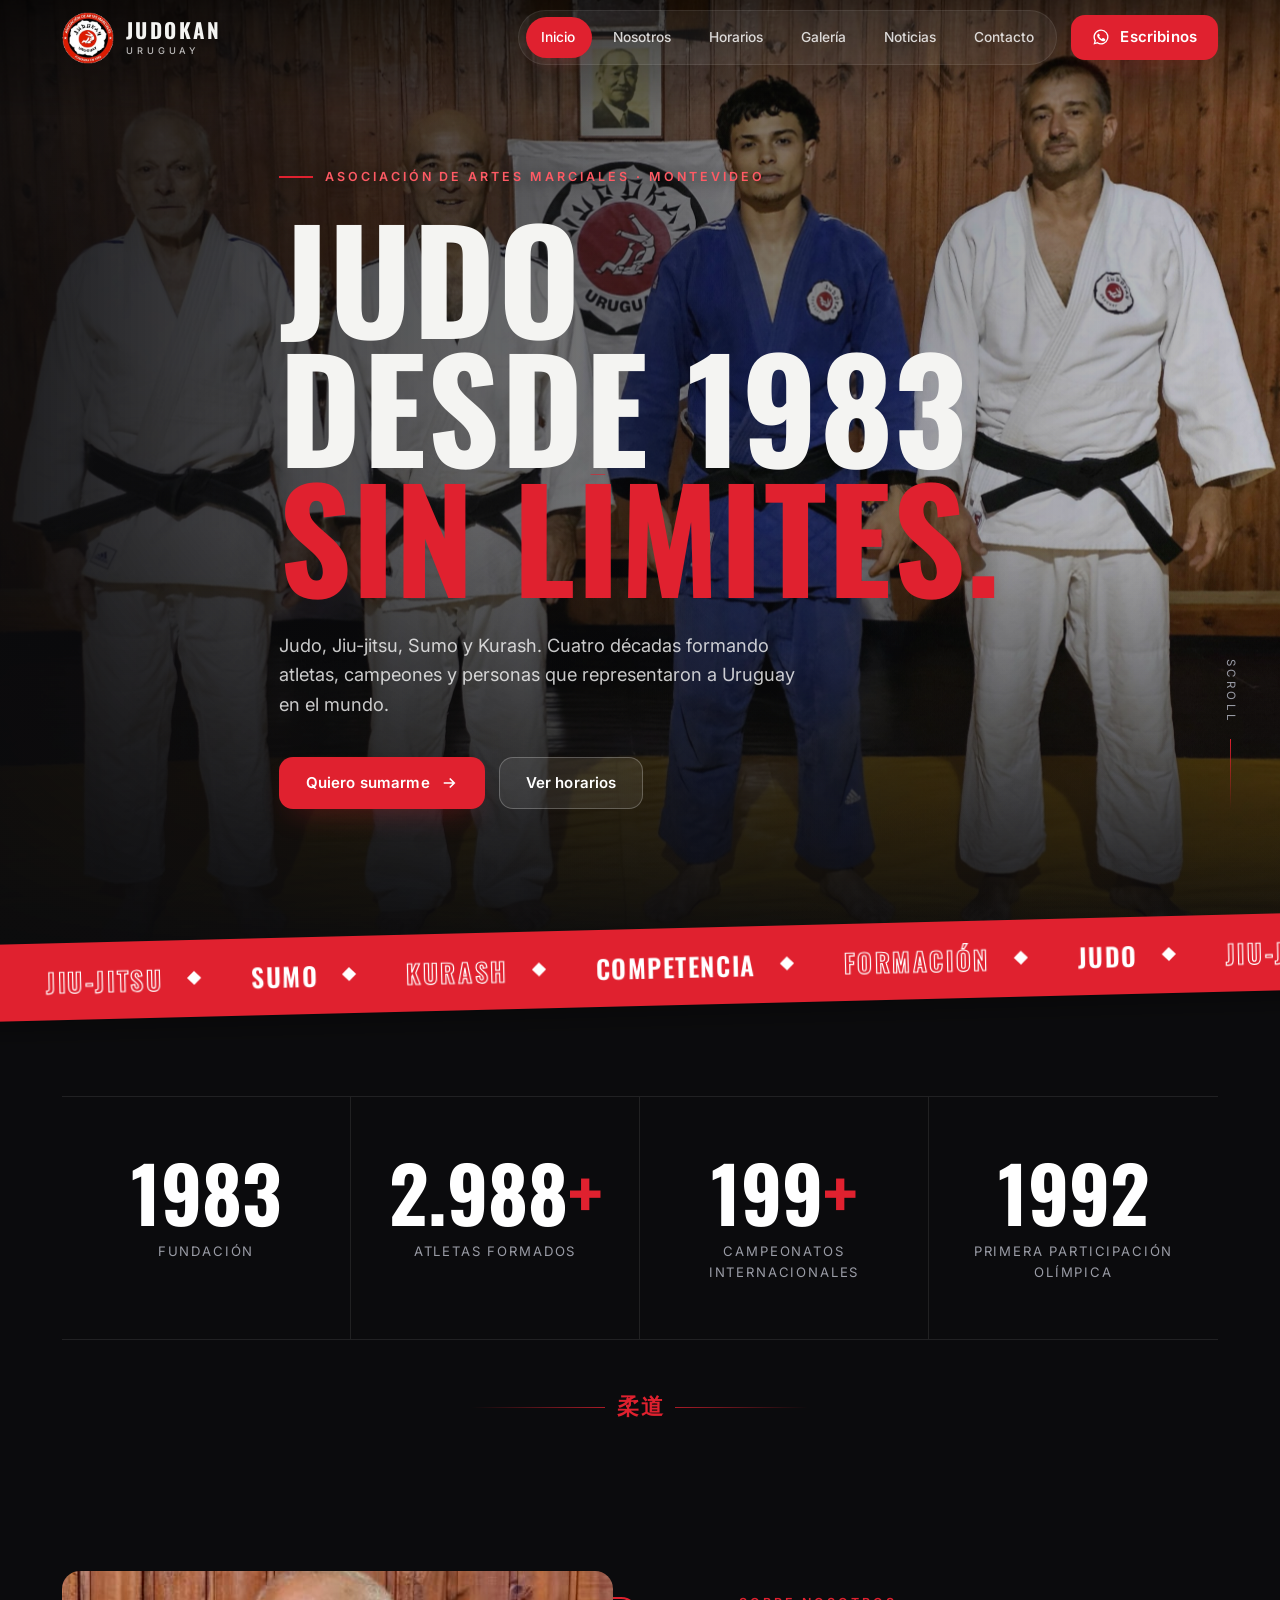
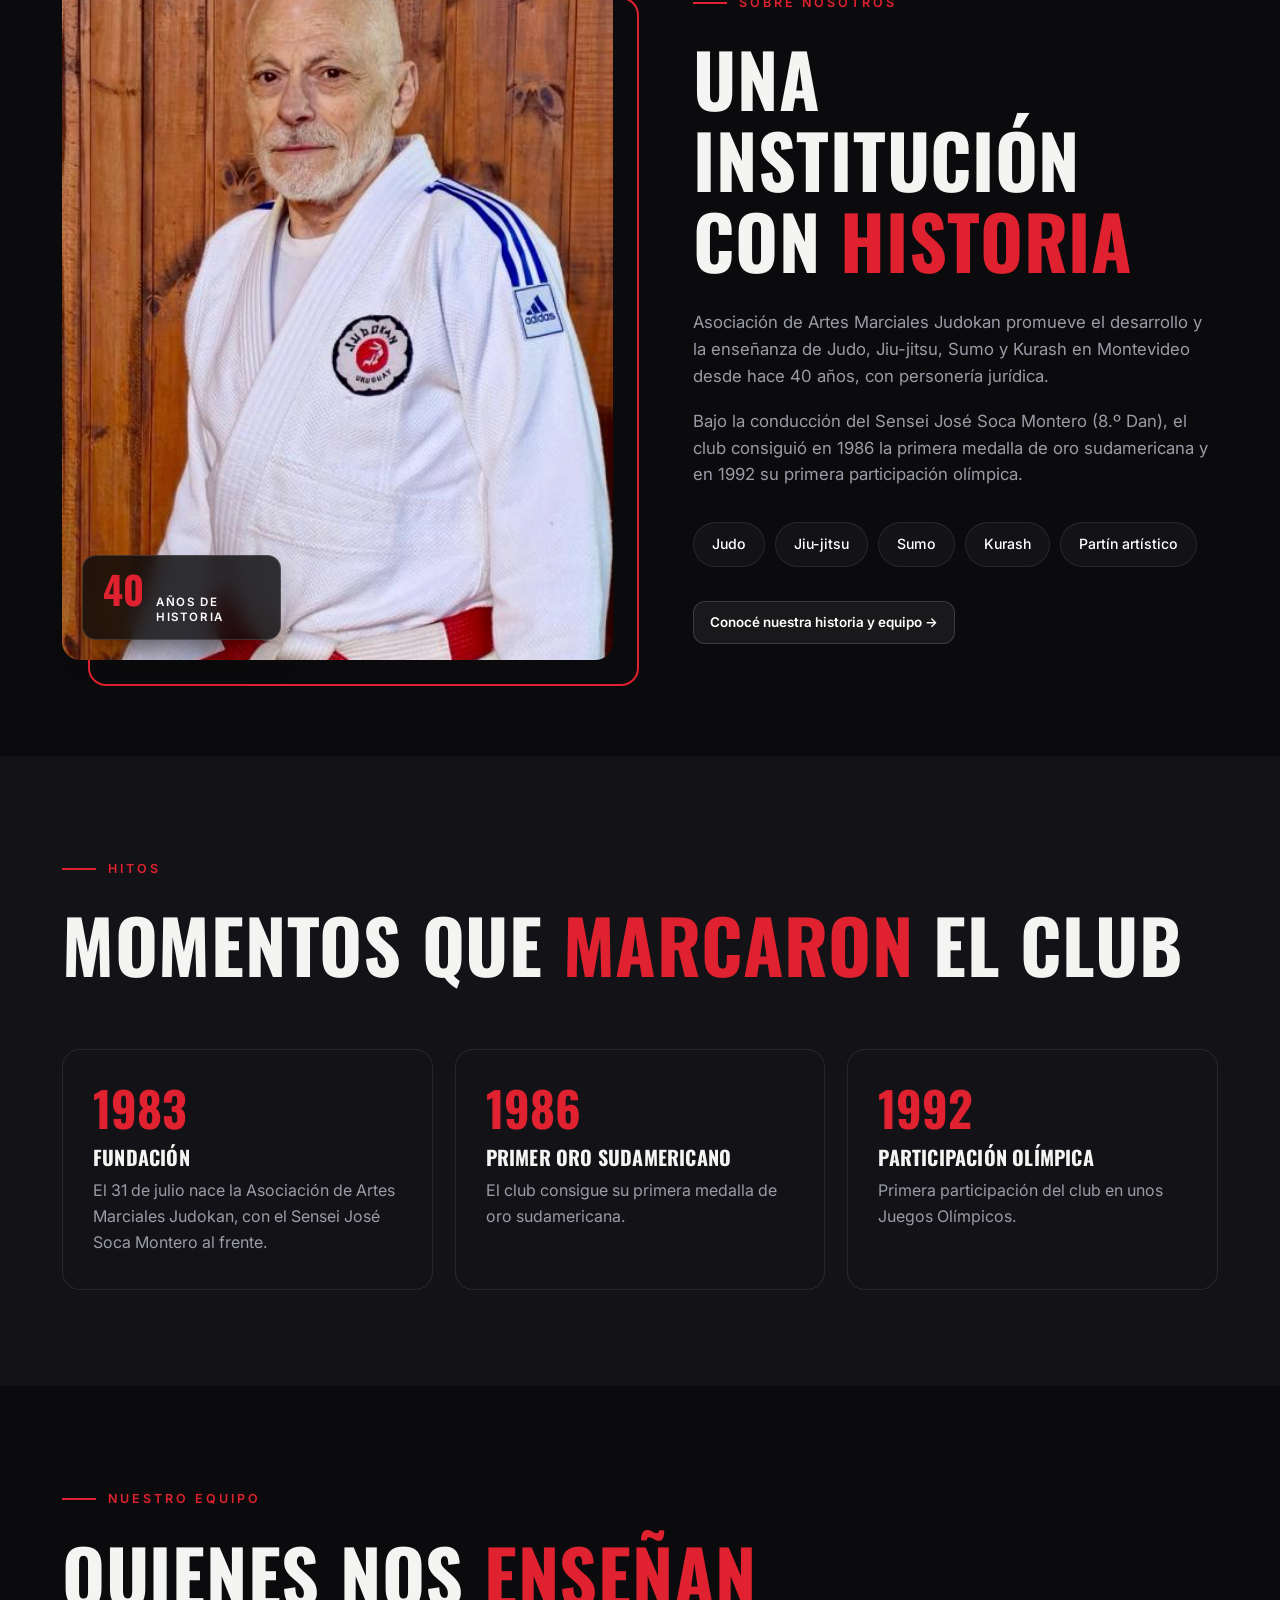
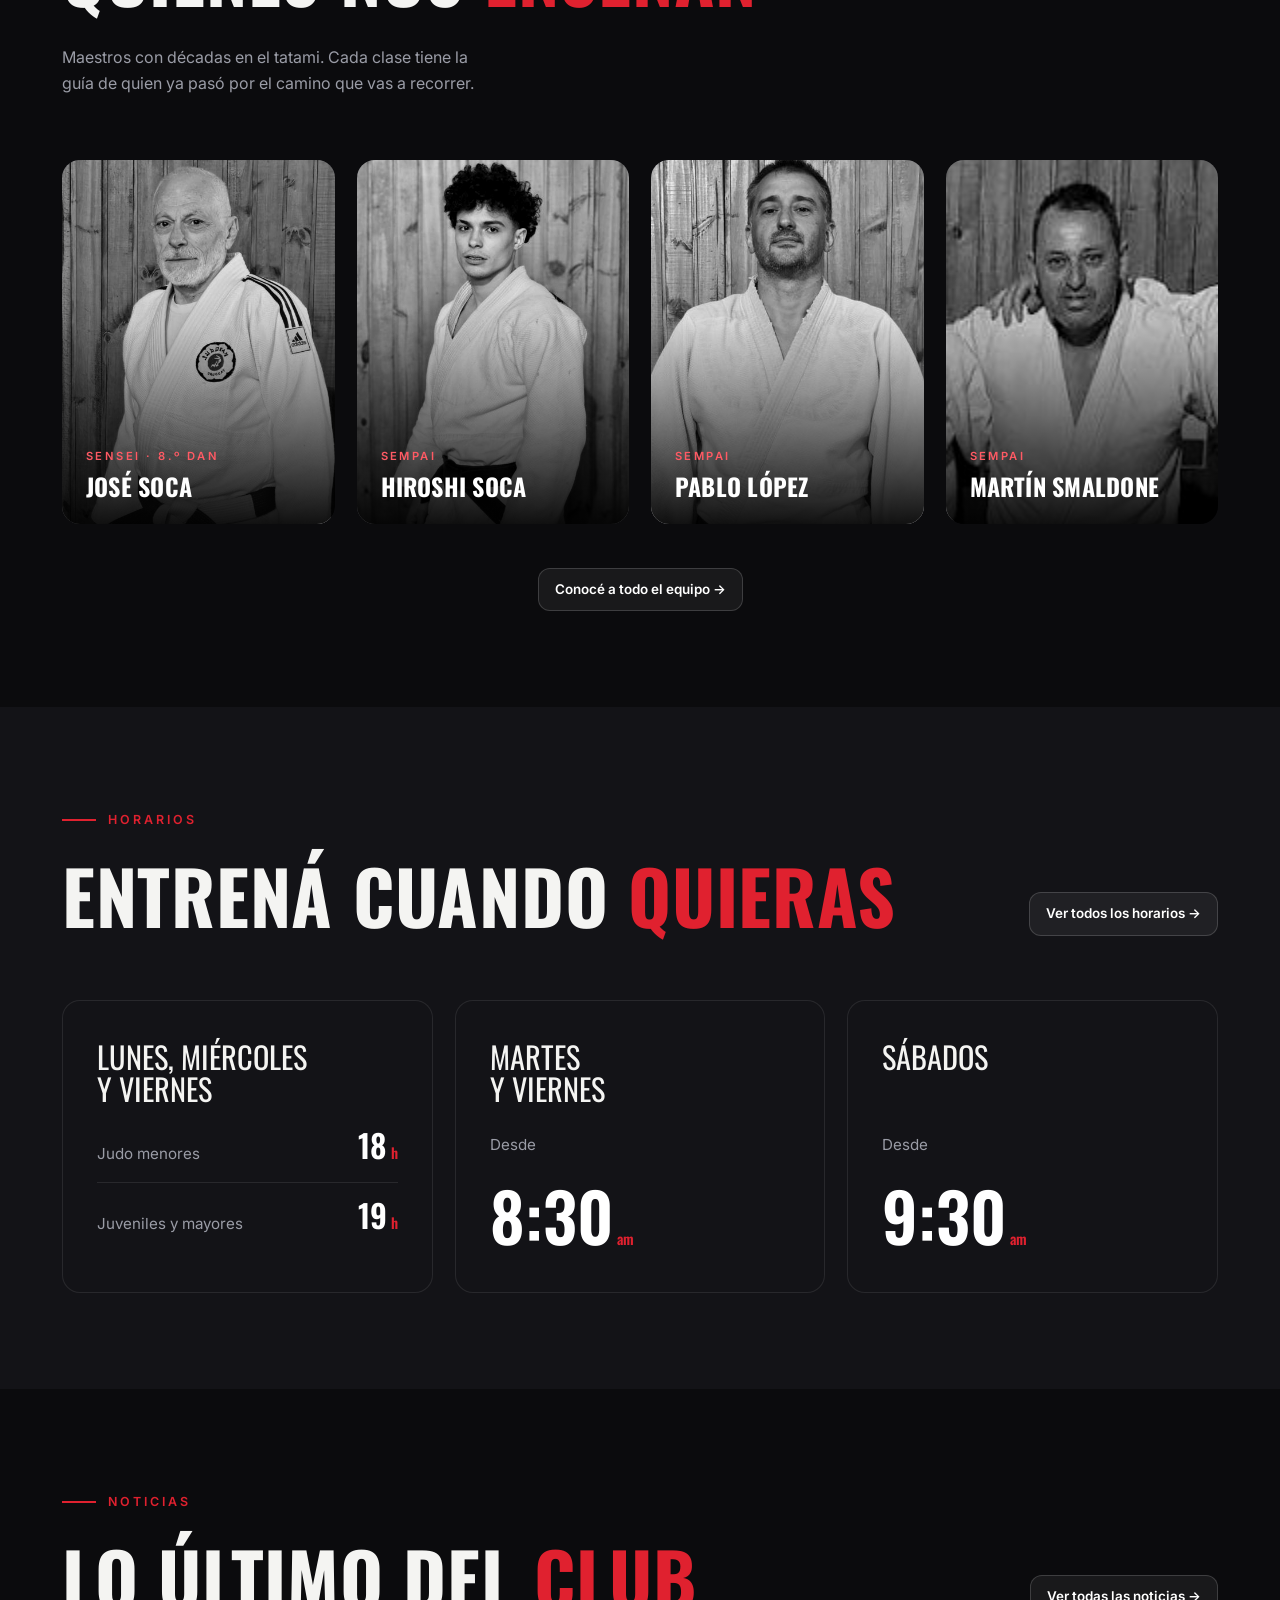
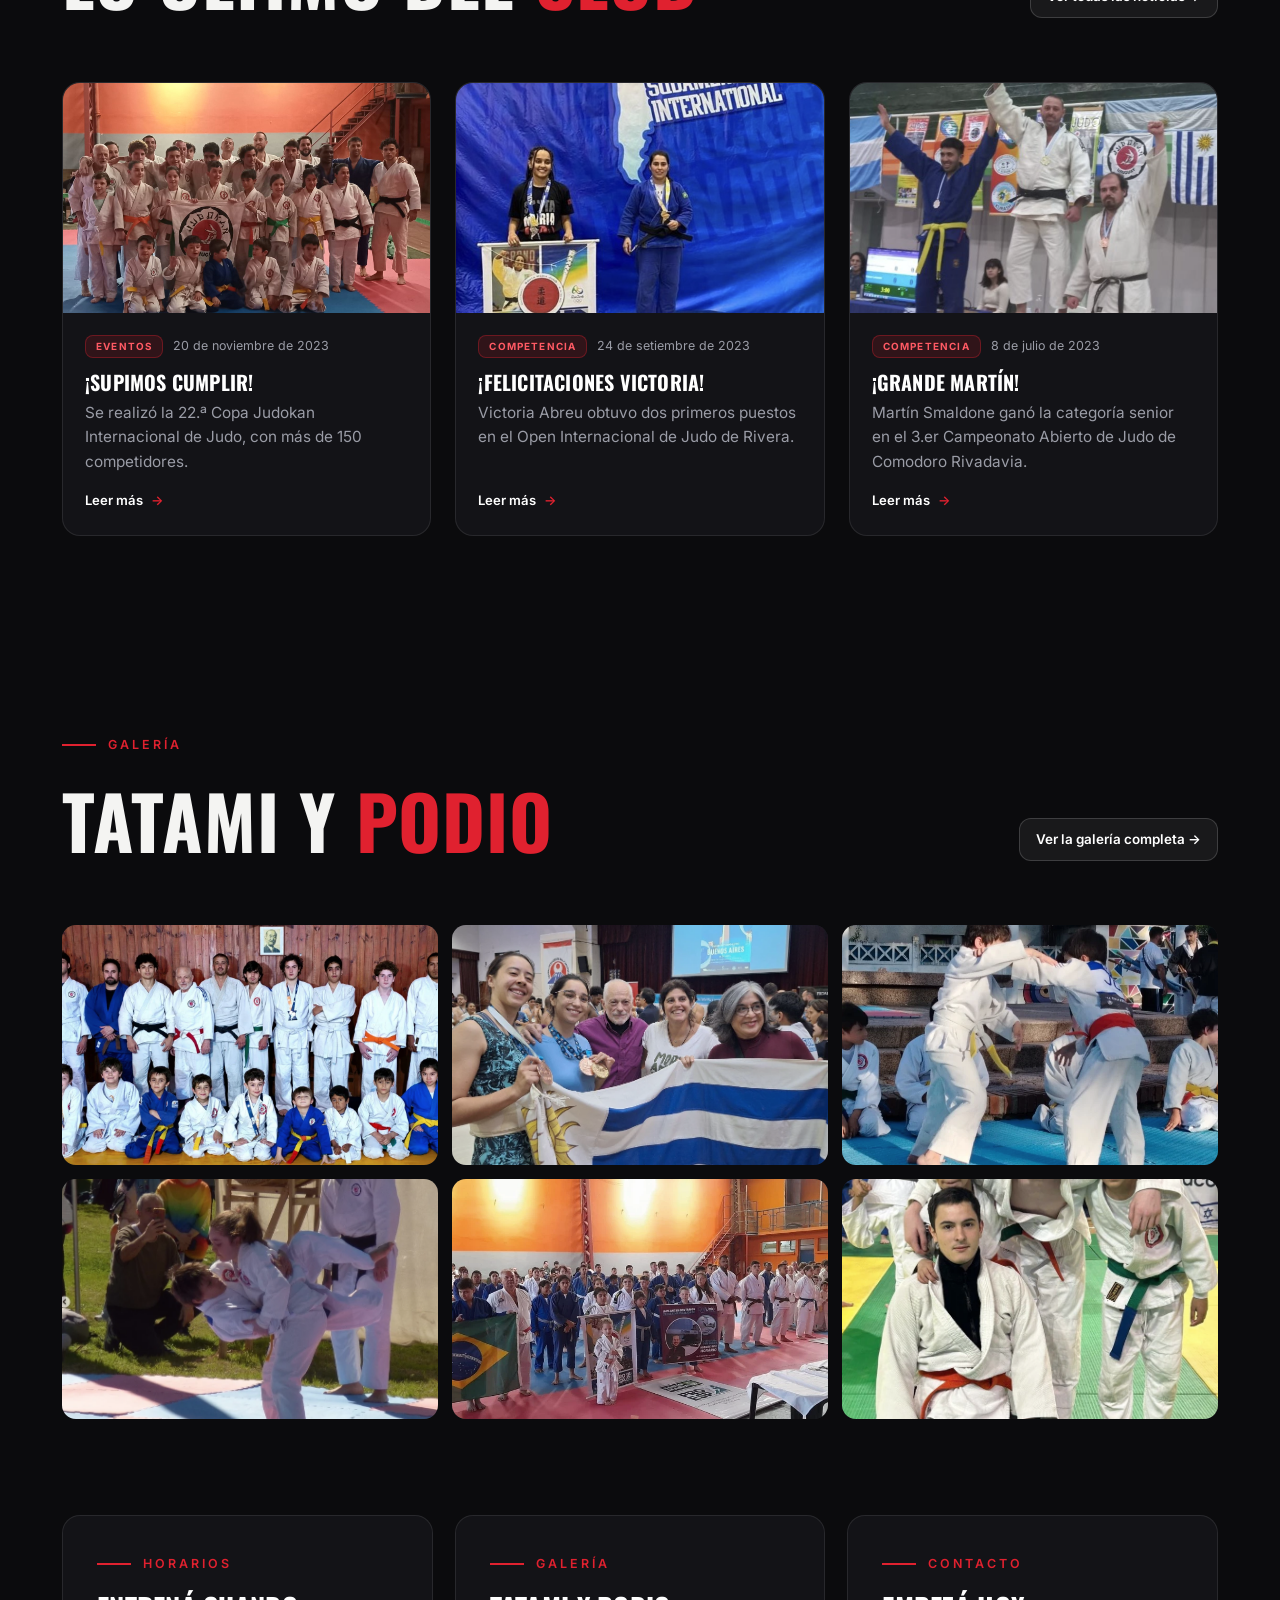
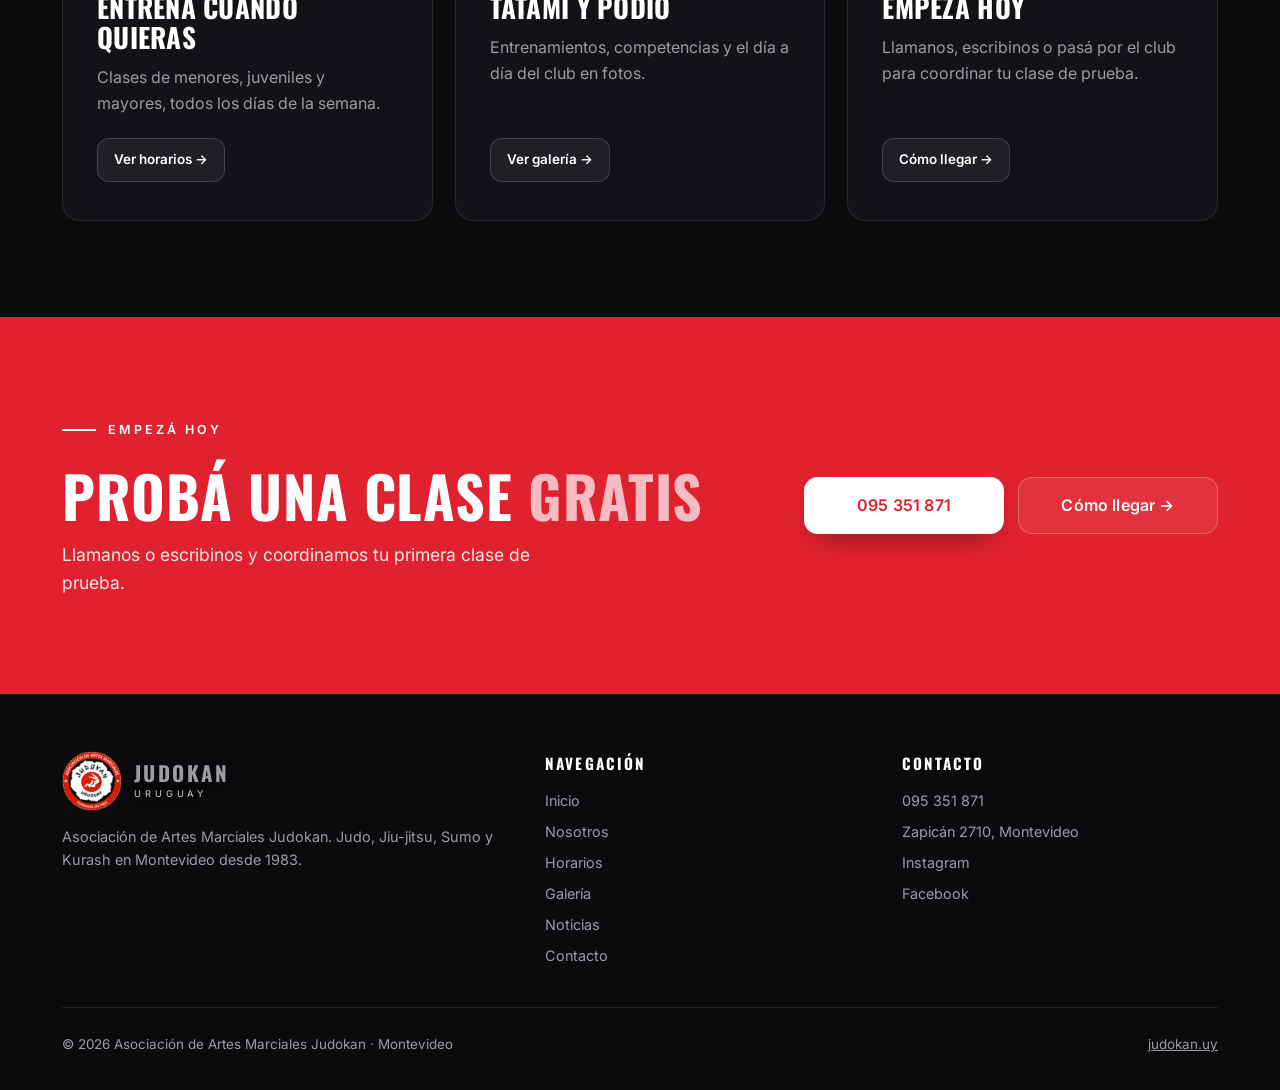
==== index.html @ 73a63644 "Menú móvil rehecho: fondo sólido, entrada escalonada y barra flotante oculta con el menú Co-Authored" ====
<!doctype html>
<html lang="es">
<head>
<meta charset="utf-8">
<meta name="viewport" content="width=device-width, initial-scale=1">
<title>Judokan Uruguay | Judo, Jiu-jitsu, Sumo y Kurash en Montevideo</title>
<meta name="description" content="Asociación de Artes Marciales Judokan, Montevideo. Judo, Jiu-jitsu, Sumo y Kurash desde 1983. Horarios, noticias y contacto.">
<link rel="icon" href="assets/logo.png">
<link rel="preconnect" href="https://fonts.googleapis.com">
<link rel="preconnect" href="https://fonts.gstatic.com" crossorigin>
<link href="https://fonts.googleapis.com/css2?family=Oswald:wght@500;600;700&family=Inter:wght@400;500;600;700&display=swap" rel="stylesheet">
<link rel="stylesheet" href="css/styles.css?v=30">
</head>
<body data-page="inicio">

<a class="skip" href="#main">Saltar al contenido</a>
<div id="site-header"></div>

<main id="main">
  <!-- HERO -->
  <div class="hero" id="inicio">
    <div class="hero-bg" aria-hidden="true"></div>
    <div class="wrap hero-content">
      <div class="eyebrow">Asociación de Artes Marciales · Montevideo</div>
      <h1>
        <span class="line"><span>Judo</span></span>
        <span class="line"><span>Desde 1983</span></span>
        <span class="line"><span>Sin límites.</span></span>
      </h1>
      <p class="hero-lead">Judo, Jiu-jitsu, Sumo y Kurash. Cuatro décadas formando atletas, campeones y personas que representaron a Uruguay en el mundo.</p>
      <div class="hero-actions">
        <a class="btn btn-red" href="contacto.html">Quiero sumarme
          <svg viewBox="0 0 24 24" fill="none" stroke="currentColor" stroke-width="2.2" aria-hidden="true"><path d="M5 12h14M13 6l6 6-6 6"/></svg></a>
        <a class="btn btn-line" href="horarios.html">Ver horarios</a>
      </div>
    </div>
    <div class="scroll-cue">Scroll</div>
  </div>

  <!-- BANDAS GIRATORIAS (infinitas: el contenido se repite 5 veces y se desplaza un quinto) -->
  <div class="marquee" aria-hidden="true">
    <div class="marquee-track">
      <span>Judo</span><span class="ol">Jiu-jitsu</span><span>Sumo</span><span class="ol">Kurash</span><span>Competencia</span><span class="ol">Formación</span>
      <span>Judo</span><span class="ol">Jiu-jitsu</span><span>Sumo</span><span class="ol">Kurash</span><span>Competencia</span><span class="ol">Formación</span>
      <span>Judo</span><span class="ol">Jiu-jitsu</span><span>Sumo</span><span class="ol">Kurash</span><span>Competencia</span><span class="ol">Formación</span>
      <span>Judo</span><span class="ol">Jiu-jitsu</span><span>Sumo</span><span class="ol">Kurash</span><span>Competencia</span><span class="ol">Formación</span>
      <span>Judo</span><span class="ol">Jiu-jitsu</span><span>Sumo</span><span class="ol">Kurash</span><span>Competencia</span><span class="ol">Formación</span>
    </div>
  </div>

  <!-- ESTADÍSTICAS -->
  <div class="wrap">
    <div class="stats">
      <div class="stat reveal" style="--d:0s"><b>1983</b><span>Fundación</span></div>
      <div class="stat reveal" style="--d:.1s"><b><span data-count="3000">3000</span><em>+</em></b><span>Atletas formados</span></div>
      <div class="stat reveal" style="--d:.2s"><b><span data-count="200">200</span><em>+</em></b><span>Campeonatos internacionales</span></div>
      <div class="stat reveal" style="--d:.3s"><b>1992</b><span>Primera participación olímpica</span></div>
    </div>
  </div>

  <!-- DIVISOR -->
  <div class="divider-kanji" aria-hidden="true"><span>柔道</span></div>

  <!-- SOBRE NOSOTROS (resumen) -->
  <section>
    <div class="wrap about">
      <div class="about-media reveal-l">
        <div class="frame"></div>
        <img src="assets/jk_2.jpeg" alt="Sensei José Soca, fundador de Judokan">
        <div class="badge"><b>40</b><span>Años de historia</span></div>
      </div>
      <div>
        <div class="eyebrow reveal">Sobre nosotros</div>
        <h2 class="reveal">Una institución con <span class="accent">historia</span></h2>
        <p class="reveal" style="--d:.1s">Asociación de Artes Marciales Judokan promueve el desarrollo y la enseñanza de Judo, Jiu-jitsu, Sumo y Kurash en Montevideo desde hace 40 años, con personería jurídica.</p>
        <p class="reveal" style="--d:.2s">Bajo la conducción del Sensei José Soca Montero (8.º Dan), el club consiguió en 1986 la primera medalla de oro sudamericana y en 1992 su primera participación olímpica.</p>
        <div class="disciplines reveal" style="--d:.3s">
          <span>Judo</span><span>Jiu-jitsu</span><span>Sumo</span><span>Kurash</span><span>Partín artístico</span>
        </div>
        <a class="link-arrow reveal" style="--d:.4s;margin-top:34px" href="nosotros.html">Conocé nuestra historia y equipo →</a>
      </div>
    </div>
  </section>

  <!-- HITOS (resumen) -->
  <section class="team-sec">
    <div class="wrap">
      <div class="section-head">
        <div>
          <div class="eyebrow reveal">Hitos</div>
          <h2 class="reveal">Momentos que <span class="accent">marcaron</span> el club</h2>
        </div>
      </div>
      <div class="timeline">
        <article class="tl-item reveal" style="--d:0s">
          <div class="tl-year">1983</div>
          <h3>Fundación</h3>
          <p>El 31 de julio nace la Asociación de Artes Marciales Judokan, con el Sensei José Soca Montero al frente.</p>
        </article>
        <article class="tl-item reveal" style="--d:.1s">
          <div class="tl-year">1986</div>
          <h3>Primer oro sudamericano</h3>
          <p>El club consigue su primera medalla de oro sudamericana.</p>
        </article>
        <article class="tl-item reveal" style="--d:.2s">
          <div class="tl-year">1992</div>
          <h3>Participación olímpica</h3>
          <p>Primera participación del club en unos Juegos Olímpicos.</p>
        </article>
      </div>
    </div>
  </section>

  <!-- EQUIPO (resumen) -->
  <section>
    <div class="wrap">
      <div class="section-head">
        <div>
          <div class="eyebrow reveal">Nuestro equipo</div>
          <h2 class="reveal">Quienes nos <span class="accent">enseñan</span></h2>
        </div>
        <p class="reveal" style="--d:.1s">Maestros con décadas en el tatami. Cada clase tiene la guía de quien ya pasó por el camino que vas a recorrer.</p>
      </div>
      <div class="team">
        <article class="member reveal-s" style="--d:0s">
          <span class="bar"></span>
          <img src="assets/jk_2.jpeg" alt="Sensei José Soca" loading="lazy">
          <div class="info"><div class="role">Sensei · 8.º Dan</div><h3>José Soca</h3></div>
        </article>
        <article class="member reveal-s" style="--d:.1s">
          <span class="bar"></span>
          <img src="assets/jk_3.jpeg" alt="Sempai Hiroshi Soca" loading="lazy">
          <div class="info"><div class="role">Sempai</div><h3>Hiroshi Soca</h3></div>
        </article>
        <article class="member reveal-s" style="--d:.2s">
          <span class="bar"></span>
          <img src="assets/jk_4.jpeg" alt="Sempai Pablo López" loading="lazy">
          <div class="info"><div class="role">Sempai</div><h3>Pablo López</h3></div>
        </article>
        <article class="member reveal-s" style="--d:.3s">
          <span class="bar"></span>
          <img src="assets/jk_5.jpeg" alt="Sempai Martín Smaldone" loading="lazy">
          <div class="info"><div class="role">Sempai</div><h3>Martín Smaldone</h3></div>
        </article>
      </div>
      <div class="center-link reveal" style="margin-top:44px"><a class="link-arrow" href="nosotros.html">Conocé a todo el equipo →</a></div>
    </div>
  </section>

  <!-- HORARIOS (resumen) -->
  <section class="team-sec" id="horarios">
    <div class="wrap">
      <div class="section-head">
        <div>
          <div class="eyebrow reveal">Horarios</div>
          <h2 class="reveal">Entrená cuando <span class="accent">quieras</span></h2>
        </div>
        <a class="link-arrow reveal" style="--d:.1s" href="horarios.html">Ver todos los horarios →</a>
      </div>
      <div class="sched-grid">
        <div class="sched reveal" style="--d:0s">
          <div class="day">Lunes, miércoles<br>y viernes</div>
          <div class="slots">
            <div class="slot"><span>Judo menores</span><b>18<small>h</small></b></div>
            <div class="slot"><span>Juveniles y mayores</span><b>19<small>h</small></b></div>
          </div>
        </div>
        <div class="sched reveal" style="--d:.1s">
          <div class="day">Martes<br>y viernes</div>
          <div class="slots single">
            <div class="slot"><span>Desde</span><b>8:30<small>am</small></b></div>
          </div>
        </div>
        <div class="sched reveal" style="--d:.2s">
          <div class="day">Sábados</div>
          <div class="slots single">
            <div class="slot"><span>Desde</span><b>9:30<small>am</small></b></div>
          </div>
        </div>
      </div>
    </div>
  </section>

  <!-- NOTICIAS (últimas) -->
  <section>
    <div class="wrap">
      <div class="section-head">
        <div>
          <div class="eyebrow reveal">Noticias</div>
          <h2 class="reveal">Lo último del <span class="accent">club</span></h2>
        </div>
        <a class="link-arrow reveal" style="--d:.1s" href="noticias.html">Ver todas las noticias →</a>
      </div>
      <div class="news-grid" id="news-latest" data-limit="3"></div>
    </div>
  </section>

  <!-- GALERÍA (tira) -->
  <section>
    <div class="wrap">
      <div class="section-head">
        <div>
          <div class="eyebrow reveal">Galería</div>
          <h2 class="reveal">Tatami y <span class="accent">podio</span></h2>
        </div>
        <a class="link-arrow reveal" style="--d:.1s" href="galeria.html">Ver la galería completa →</a>
      </div>
      <div class="gallery gallery-home">
        <figure class="reveal-s"><img src="assets/galeria/ig_16.webp" alt="Foto grupal de alumnos y maestros de Judokan" loading="lazy"></figure>
        <figure class="reveal-s" style="--d:.1s"><img src="assets/galeria/ig_4.webp" alt="Judokas de Judokan en el tatami" loading="lazy"></figure>
        <figure class="reveal-s" style="--d:.2s"><img src="assets/galeria/ig_5.webp" alt="Combate de niños en el entrenamiento" loading="lazy"></figure>
        <figure class="reveal-s" style="--d:.1s"><img src="assets/galeria/ig_8.webp" alt="Demostración de judo al aire libre" loading="lazy"></figure>
        <figure class="reveal-s" style="--d:.2s"><img src="assets/galeria/ig_11.webp" alt="Judokan en competencia" loading="lazy"></figure>
        <figure class="reveal-s" style="--d:.3s"><img src="assets/galeria/ig_13.webp" alt="Alumnos de Judokan con la bandera del club" loading="lazy"></figure>
      </div>
    </div>
  </section>

  <!-- ACCESOS RÁPIDOS -->
  <section class="quick">
    <div class="wrap quick-grid">
      <a class="quick-card reveal" href="horarios.html">
        <span class="eyebrow">Horarios</span>
        <h3>Entrená cuando quieras</h3>
        <p>Clases de menores, juveniles y mayores, todos los días de la semana.</p>
        <span class="link-arrow">Ver horarios →</span>
      </a>
      <a class="quick-card reveal" style="--d:.1s" href="galeria.html">
        <span class="eyebrow">Galería</span>
        <h3>Tatami y podio</h3>
        <p>Entrenamientos, competencias y el día a día del club en fotos.</p>
        <span class="link-arrow">Ver galería →</span>
      </a>
      <a class="quick-card reveal" style="--d:.2s" href="contacto.html">
        <span class="eyebrow">Contacto</span>
        <h3>Empezá hoy</h3>
        <p>Llamanos, escribinos o pasá por el club para coordinar tu clase de prueba.</p>
        <span class="link-arrow">Cómo llegar →</span>
      </a>
    </div>
  </section>

  <!-- CIERRE -->
  <section class="contact home-cta">
    <div class="wrap contact-band">
      <div>
        <div class="eyebrow reveal">Empezá hoy</div>
        <h2 class="reveal">Probá una clase <span>gratis</span></h2>
        <p class="reveal" style="--d:.1s">Llamanos o escribinos y coordinamos tu primera clase de prueba.</p>
      </div>
      <div class="cta-actions reveal" style="--d:.2s">
        <a class="btn btn-light" href="tel:+59895351871">095 351 871</a>
        <a class="btn btn-line" href="contacto.html">Cómo llegar →</a>
      </div>
    </div>
  </section>
</main>

<div id="site-footer"></div>

<script src="js/layout.js?v=30"></script>
<script src="js/main.js?v=30"></script>
<script src="js/noticias.js?v=30"></script>
</body>
</html>
---- css/styles.css ----
/* ==========================================================================
   Judokan Uruguay · hoja de estilos principal
   Ver README.md para la guía de estilo y cómo editar.
   ========================================================================== */

/* 1. Variables ------------------------------------------------------------ */
:root{
  --bg:#0b0b0d;
  --bg-2:#131317;
  --bg-3:#1b1b21;
  --line:rgba(255,255,255,.09);
  --text:#f4f4f2;
  --muted:#9a9ca6;
  --red:#e0212f;
  --red-dark:#b8121f;
  --red-glow:rgba(224,33,47,.35);
  --radius:18px;
  --max:1200px;
  --ease:cubic-bezier(.2,.7,.2,1);
  --header-h:76px;
}

/* 2. Base ----------------------------------------------------------------- */
*{box-sizing:border-box}
html{scroll-behavior:smooth;scroll-padding-top:90px}
body{margin:0;background:var(--bg);color:var(--text);font-family:Inter,system-ui,-apple-system,"Segoe UI",Roboto,Arial,sans-serif;line-height:1.6;-webkit-font-smoothing:antialiased;overflow-x:hidden}
img{display:block;max-width:100%}
a{color:inherit}
.wrap{max-width:var(--max);margin:0 auto;padding:0 22px}
h1,h2,h3,.display{font-family:Oswald,Impact,"Arial Narrow",sans-serif;text-transform:uppercase;letter-spacing:.01em;line-height:1.1;margin:0;font-weight:700;padding-top:.04em}
h2{font-size:clamp(2.4rem,6vw,4.6rem)}
h3{font-size:1.4rem}
p{margin:0;color:var(--muted)}
/* Ritmo vertical único: cada sección tiene 96px arriba y abajo (≈ 96px entre bloques). */
section{padding:96px 0;position:relative}
.accent{color:var(--red)}
.skip{position:absolute;left:-999px;top:10px;background:#fff;color:#000;padding:10px 16px;border-radius:8px;z-index:300}
.skip:focus{left:10px}

/* 3. Componentes ---------------------------------------------------------- */
.eyebrow{display:inline-flex;align-items:center;gap:12px;font-size:.78rem;font-weight:600;letter-spacing:.24em;text-transform:uppercase;color:var(--red);margin-bottom:22px}
.eyebrow::before{content:"";width:34px;height:2px;background:var(--red)}
.section-head{display:flex;justify-content:space-between;align-items:flex-end;gap:30px;flex-wrap:wrap;margin-bottom:64px}
.section-head p{max-width:440px}
.link-arrow{display:inline-flex;align-items:center;gap:10px;font-weight:600;text-decoration:none;color:#fff;border-bottom:2px solid var(--red);padding-bottom:4px;transition:gap .4s var(--ease),color .3s}
.link-arrow:hover{gap:18px;color:var(--red)}

/* Botones */
.btn{position:relative;display:inline-flex;align-items:center;justify-content:center;gap:10px;padding:16px 28px;border-radius:999px;font-weight:600;font-size:.95rem;text-decoration:none;overflow:hidden;isolation:isolate;transition:transform .35s var(--ease),box-shadow .35s var(--ease),color .35s,background .35s,border-color .35s;cursor:pointer;border:1.5px solid transparent;white-space:nowrap;font-family:inherit}
.btn::after{content:"";position:absolute;inset:0;background:#fff;transform:translateY(101%);transition:transform .45s var(--ease);z-index:-1;border-radius:inherit}
.btn:hover::after{transform:translateY(0)}
.btn:hover{transform:translateY(-2px)}
.btn svg{width:18px;height:18px;flex:0 0 18px}
.btn-red{background:var(--red);color:#fff;box-shadow:0 14px 34px -12px var(--red-glow)}
.btn-red:hover{color:#000}
.btn-line{border-color:rgba(255,255,255,.35);color:#fff}
.btn-line:hover{color:#000;border-color:#fff}

/* 4. Encabezado y navegación --------------------------------------------- */
.site-header{position:fixed;inset:0 0 auto 0;z-index:100;height:var(--header-h);transition:background .45s var(--ease),backdrop-filter .45s,box-shadow .45s,height .45s var(--ease),border-color .45s;border-bottom:1px solid transparent}
/* Estado 1: sobre el hero, transparente */
.site-header::before{content:"";position:absolute;inset:0 0 -40px 0;background:linear-gradient(180deg,rgba(0,0,0,.55),rgba(0,0,0,0));pointer-events:none;transition:opacity .45s;z-index:-1}
/* Estado 2: al hacer scroll o en páginas internas, vidrio oscuro */
.site-header.scrolled,.site-header.solid{background:rgba(11,11,13,.86);backdrop-filter:blur(16px) saturate(1.2);-webkit-backdrop-filter:blur(16px) saturate(1.2);border-bottom-color:var(--line);box-shadow:0 14px 40px -20px rgba(0,0,0,.7);height:66px}
.site-header.scrolled::before,.site-header.solid::before{opacity:0}

.nav{height:100%;display:flex;align-items:center;justify-content:space-between;gap:24px}
.brand{display:flex;align-items:center;gap:12px;text-decoration:none;flex:0 0 auto}
.seal{width:52px;height:52px;flex:0 0 52px;border-radius:50%;display:block;overflow:hidden;transition:transform .6s var(--ease),filter .4s}
.seal img{width:100%;height:100%;object-fit:contain;display:block}
.brand:hover .seal{transform:scale(1.06)}
.foot-brand .seal{width:60px;height:60px;flex-basis:60px}
.brand-text{font-family:Oswald,sans-serif;font-weight:700;font-size:1.3rem;letter-spacing:.12em;line-height:1;text-shadow:0 2px 12px rgba(0,0,0,.35)}
.brand-text small{display:block;font-family:Inter,sans-serif;font-size:.58rem;letter-spacing:.42em;color:rgba(255,255,255,.7);font-weight:500;margin-top:5px}

.nav-right{display:flex;align-items:center;gap:14px}
.nav-menu ul{display:flex;align-items:center;gap:6px;list-style:none;margin:0;padding:6px;border-radius:999px;background:rgba(255,255,255,.06);border:1px solid rgba(255,255,255,.08)}
.site-header.scrolled .nav-menu ul,.site-header.solid .nav-menu ul{background:rgba(255,255,255,.04)}
.nav-menu a.link{display:block;text-decoration:none;font-size:.86rem;font-weight:500;color:rgba(255,255,255,.82);padding:9px 16px;border-radius:999px;transition:color .3s,background .3s}
.nav-menu a.link:hover{color:#fff;background:rgba(255,255,255,.08)}
/* Píldora deslizante: se mueve sola hasta la opción activa o la que se elige */
.nav-menu ul{position:relative}
.nav-menu a.link{position:relative;z-index:1}
.nav-menu a.link[aria-current="page"]{color:#fff}
.nav-menu ul li.nav-pill{position:absolute;top:6px;bottom:6px;left:0;width:0;margin:0;border-radius:999px;background:var(--red);box-shadow:0 8px 20px -10px var(--red-glow);opacity:0;pointer-events:none;list-style:none;z-index:0}
.nav-menu ul.ready li.nav-pill{transition:left .5s var(--ease),width .5s var(--ease),opacity .3s}
.nav-cta{padding:12px 20px;font-size:.84rem}
.nav-cta svg{width:16px;height:16px}
.nav-cta-mobile{display:none}
.burger{display:none;width:44px;height:44px;border-radius:12px;border:1px solid rgba(255,255,255,.15);background:rgba(255,255,255,.05);cursor:pointer;align-items:center;justify-content:center;position:relative;z-index:201}
.burger span{display:block;width:18px;height:2px;background:#fff;position:relative;transition:background .3s}
.burger span::before,.burger span::after{content:"";position:absolute;left:0;width:18px;height:2px;background:#fff;transition:transform .4s var(--ease)}
.burger span::before{top:-6px}
.burger span::after{top:6px}
.burger[aria-expanded="true"] span{background:transparent}
.burger[aria-expanded="true"] span::before{transform:translateY(6px) rotate(45deg)}
.burger[aria-expanded="true"] span::after{transform:translateY(-6px) rotate(-45deg)}

/* 5. Páginas internas: cabecera de página -------------------------------- */
.page-hero{position:relative;padding:calc(var(--header-h) + 90px) 0 90px;overflow:hidden;background:var(--bg-2);border-bottom:1px solid var(--line)}
.page-hero::before{content:"";position:absolute;inset:0;background:radial-gradient(900px 400px at 85% -10%,rgba(224,33,47,.22),transparent 60%);pointer-events:none}
.page-hero h1{font-size:clamp(3rem,8vw,6.4rem);position:relative}
.page-hero p{margin-top:20px;max-width:620px;font-size:1.08rem;position:relative}
.crumbs{font-size:.8rem;letter-spacing:.1em;text-transform:uppercase;color:var(--muted);margin-bottom:24px;position:relative}
.crumbs a{text-decoration:none;color:var(--muted)}
.crumbs a:hover{color:#fff}
.crumbs span{margin:0 10px;color:var(--red)}

/* 6. Hero (inicio) -------------------------------------------------------- */
.hero{position:relative;min-height:100vh;min-height:100svh;display:flex;align-items:flex-end;overflow:hidden;background:#000}
.hero-bg{position:absolute;inset:-6%;background:url("../assets/jk_1.jpeg") center 25%/cover no-repeat;animation:kenburns 22s ease-in-out infinite alternate;will-change:transform}
.hero::after{content:"";position:absolute;inset:0;background:linear-gradient(90deg,rgba(11,11,13,.92) 0%,rgba(11,11,13,.55) 50%,rgba(11,11,13,.2) 100%),linear-gradient(0deg,var(--bg) 0%,rgba(11,11,13,0) 45%)}
.hero-content{position:relative;z-index:2;padding-top:160px;padding-bottom:150px;max-width:920px}
.hero h1{font-size:clamp(3.6rem,11vw,9.4rem);line-height:.86;font-weight:700}
.hero h1 .line{display:block;overflow:hidden;padding-bottom:.06em}
.hero h1 .line span{display:inline-block;transform:translateY(110%);animation:rise 1.1s var(--ease) forwards}
.hero h1 .line:nth-child(2) span{animation-delay:.15s}
.hero h1 .line:nth-child(3) span{animation-delay:.3s;color:var(--red)}
.hero-lead{margin-top:28px;max-width:520px;font-size:clamp(1rem,1.5vw,1.14rem);color:rgba(255,255,255,.78);opacity:0;animation:fade .9s .6s var(--ease) forwards}
.hero-actions{display:flex;flex-wrap:wrap;gap:14px;margin-top:38px;opacity:0;animation:fade .9s .8s var(--ease) forwards}
.hero .eyebrow{opacity:0;animation:fade .8s .2s var(--ease) forwards}
.scroll-cue{position:absolute;right:40px;bottom:150px;z-index:2;writing-mode:vertical-rl;font-size:.72rem;letter-spacing:.3em;text-transform:uppercase;color:var(--muted);display:flex;align-items:center;gap:14px}
.scroll-cue::after{content:"";width:1px;height:70px;background:linear-gradient(var(--red),transparent);animation:cue 2s infinite}

@keyframes kenburns{from{transform:scale(1) translate3d(0,0,0)}to{transform:scale(1.12) translate3d(-1.5%,-1%,0)}}
@keyframes rise{to{transform:translateY(0)}}
@keyframes fade{from{opacity:0;transform:translateY(18px)}to{opacity:1;transform:none}}
@keyframes cue{0%{transform:scaleY(0);transform-origin:top}50%{transform:scaleY(1);transform-origin:top}51%{transform-origin:bottom}100%{transform:scaleY(0);transform-origin:bottom}}
/* Bandas infinitas: el track tiene 5 copias idénticas, así que desplazar 1/5 y volver a empezar es continuo */
@keyframes marquee{from{transform:translateX(0)}to{transform:translateX(-20%)}}
@keyframes marquee-rev{from{transform:translateX(-20%)}to{transform:translateX(0)}}

/* 7. Marquesina ------------------------------------------------------------ */
/* Banda giratoria: ancho fijo en vw (no en %) para que siempre cubra la pantalla,
   incluso en ventanas angostas o minimizadas. */
/* main recorta el desborde horizontal: sin esto, los 120vw de la banda empujan la página. */
main{overflow-x:clip}
html{overflow-x:hidden}
.marquee{position:relative;z-index:3;width:120vw;max-width:none;margin:-30px 0 0 -10vw;background:var(--red);color:#fff;overflow:hidden;white-space:nowrap;padding:18px 0;transform:rotate(-1.4deg);transform-origin:50% 50%;backface-visibility:hidden;will-change:transform;box-shadow:0 20px 40px -20px rgba(0,0,0,.6)}
.marquee-track{display:inline-flex;animation:marquee 40s linear infinite;will-change:transform}
.marquee-track.rev{animation:marquee-rev 52s linear infinite}
/* Segunda banda: fina, oscura, sentido contrario y con texto contorneado */
/* Divisores de sección (variantes) ----------------------------------------
   .divider-kanji   minimalista: 柔道 entre dos líneas rojas
   .divider-quote   lema grande con contorno
   .divider-band    banda negra inclinada (Sobre nosotros) */
.divider-kanji{display:flex;align-items:center;gap:12px;max-width:380px;margin:56px auto;padding:0 22px}
.divider-kanji::before,.divider-kanji::after{content:"";flex:1;height:1px;background:linear-gradient(90deg,transparent,rgba(224,33,47,.75))}
.divider-kanji::after{background:linear-gradient(270deg,transparent,rgba(224,33,47,.75))}
.divider-kanji span{font-family:"Yu Gothic","Meiryo","Hiragino Sans",sans-serif;font-size:1.4rem;font-weight:700;line-height:1;letter-spacing:.12em;margin-right:-.12em;color:var(--red);white-space:nowrap;flex:0 0 auto}
.divider-quote{margin:88px auto;max-width:var(--max);padding:0 22px;text-align:center;user-select:none}
.divider-quote span{display:inline-block;font-family:Oswald,sans-serif;font-weight:700;text-transform:uppercase;font-size:clamp(1.9rem,4.2vw,3.4rem);line-height:1.15;letter-spacing:.06em;color:transparent;-webkit-text-stroke:1px rgba(255,255,255,.3)}
.divider-quote span em{font-style:normal;color:var(--red);-webkit-text-stroke:0}
/* Divisor independiente: la banda negra va sola, entre dos secciones */
.divider-band{position:relative;margin:56px 0;padding:28px 0;overflow:hidden}
.marquee-2{background:#0b0b0d;color:#fff;margin:0 0 0 -10vw;padding:14px 0;transform:rotate(1.4deg);box-shadow:0 18px 36px -20px rgba(0,0,0,.9);border-top:1px solid rgba(224,33,47,.6);border-bottom:1px solid rgba(224,33,47,.6)}
.marquee-2 span{font-size:1.05rem;color:rgba(255,255,255,.9);padding:0 22px;gap:22px;letter-spacing:.08em}
.marquee-2 span::after{background:var(--red);width:6px;height:6px}
.marquee span.ol{color:transparent;-webkit-text-stroke:1.2px #fff;letter-spacing:.1em}
.marquee span{font-family:Oswald,sans-serif;font-size:1.6rem;font-weight:600;text-transform:uppercase;letter-spacing:.06em;padding:0 26px;display:inline-flex;align-items:center;gap:26px}
.marquee span::after{content:"";width:10px;height:10px;background:#fff;transform:rotate(45deg)}

/* 8. Estadísticas ---------------------------------------------------------- */
.stats{display:grid;grid-template-columns:repeat(4,1fr);border-top:1px solid var(--line);border-bottom:1px solid var(--line);margin-top:90px}
.stat{padding:56px 24px;text-align:center;border-right:1px solid var(--line)}
.stat:last-child{border-right:0}
.stat b{display:block;font-family:Oswald,sans-serif;font-size:clamp(3rem,6vw,5rem);font-weight:700;line-height:1;color:#fff}
.stat b em{font-style:normal;color:var(--red)}
.stat span{display:block;margin-top:12px;font-size:.82rem;letter-spacing:.14em;text-transform:uppercase;color:var(--muted)}

/* 9. Nosotros -------------------------------------------------------------- */
.about{display:grid;grid-template-columns:1.05fr 1fr;gap:80px;align-items:center}
.about-media{position:relative}
.about-media .frame{position:absolute;inset:26px -26px -26px 26px;border:2px solid var(--red);border-radius:var(--radius);z-index:0}
.about-media img{position:relative;z-index:1;width:100%;aspect-ratio:4/5;object-fit:cover;border-radius:var(--radius);filter:saturate(.9) contrast(1.05)}
/* Caja de dato destacado: queda dentro de la foto, en la esquina inferior izquierda */
.badge{position:absolute;z-index:2;left:20px;bottom:20px;display:flex;align-items:baseline;gap:12px;padding:14px 20px;border-radius:14px;background:rgba(11,11,13,.82);backdrop-filter:blur(10px);-webkit-backdrop-filter:blur(10px);border:1px solid rgba(255,255,255,.14);box-shadow:0 20px 40px -18px rgba(0,0,0,.8)}
.badge b{display:block;font-family:Oswald,sans-serif;font-size:2.4rem;font-weight:700;line-height:1;color:var(--red)}
.badge span{font-size:.72rem;letter-spacing:.14em;text-transform:uppercase;color:#fff;font-weight:600;line-height:1.3;max-width:9em}
.about h2{margin-bottom:28px}
.about p{font-size:1.05rem}
.about p+p{margin-top:18px}
.about .link-arrow{margin-top:34px}
.disciplines{display:flex;flex-wrap:wrap;gap:10px;margin-top:34px}
.disciplines span{padding:10px 18px;border-radius:999px;border:1px solid var(--line);background:var(--bg-2);font-size:.88rem;font-weight:500;color:#fff;transition:all .35s var(--ease)}
.disciplines span:hover{border-color:var(--red);background:rgba(224,33,47,.1);transform:translateY(-2px)}

/* Página Sobre nosotros: bloques de historia */
.timeline{display:grid;grid-template-columns:repeat(3,1fr);gap:22px}
.tl-item{background:var(--bg-2);border:1px solid var(--line);border-radius:var(--radius);padding:34px 30px;position:relative;overflow:hidden}
.tl-item::before{content:"";position:absolute;left:0;top:0;height:3px;width:100%;background:var(--red);transform:scaleX(0);transform-origin:left;transition:transform .6s var(--ease)}
.tl-item:hover::before{transform:scaleX(1)}
.tl-year{font-family:Oswald,sans-serif;font-size:3rem;font-weight:700;color:var(--red);line-height:1}
.tl-item h3{margin:14px 0 10px;font-size:1.25rem}
.values-grid{display:grid;grid-template-columns:repeat(3,1fr);gap:22px}
.value{background:var(--bg-2);border:1px solid var(--line);border-radius:var(--radius);padding:34px 30px;transition:transform .5s var(--ease),border-color .4s}
.value:hover{transform:translateY(-6px);border-color:rgba(224,33,47,.4)}
.value i{display:block;font-style:normal;font-family:Oswald,sans-serif;font-size:.9rem;letter-spacing:.2em;color:var(--red);margin-bottom:18px}
.value h3{margin-bottom:10px}

/* 10. Equipo --------------------------------------------------------------- */
.team-sec{background:var(--bg-2)}
.team{display:grid;grid-template-columns:repeat(4,1fr);gap:22px}
.member{position:relative;border-radius:var(--radius);overflow:hidden;aspect-ratio:3/4;background:var(--bg-3);isolation:isolate}
.member img{position:absolute;inset:0;width:100%;height:100%;object-fit:cover;object-position:center 15%;filter:grayscale(1) contrast(1.05);transition:transform 1s var(--ease),filter .6s}
.member:hover img{transform:scale(1.07);filter:grayscale(0) contrast(1.02)}
.member::after{content:"";position:absolute;inset:0;background:linear-gradient(0deg,rgba(0,0,0,.92) 0%,rgba(0,0,0,.1) 55%,transparent 70%);z-index:1}
.member .info{position:absolute;left:0;right:0;bottom:0;padding:24px;z-index:2;transition:transform .5s var(--ease)}
.member:hover .info{transform:translateY(-6px)}
.member .role{font-size:.7rem;letter-spacing:.22em;text-transform:uppercase;color:#ff5a64;font-weight:600;margin-bottom:6px}
.member h3{font-size:1.5rem;color:#fff}
.member .bar{position:absolute;top:0;left:0;height:4px;width:0;background:var(--red);z-index:3;transition:width .6s var(--ease)}
.member:hover .bar{width:100%}

/* 11. Horarios ------------------------------------------------------------- */
.sched-grid{display:grid;grid-template-columns:repeat(3,1fr);gap:22px}
.sched{position:relative;display:flex;flex-direction:column;background:var(--bg-2);border:1px solid var(--line);border-radius:var(--radius);padding:40px 34px;overflow:hidden;transition:transform .5s var(--ease),border-color .4s}
.sched::before{content:"";position:absolute;left:0;top:0;bottom:0;width:4px;background:var(--red);transform:scaleY(0);transform-origin:top;transition:transform .6s var(--ease)}
.sched:hover{transform:translateY(-6px);border-color:rgba(224,33,47,.4)}
.sched:hover::before{transform:scaleY(1)}
.sched .day{font-family:Oswald,sans-serif;font-size:1.9rem;line-height:1.05;text-transform:uppercase;min-height:2.1em;margin-bottom:24px}
.sched .slots{flex:1;display:flex;flex-direction:column;justify-content:space-between}
.sched .slot{display:flex;justify-content:space-between;align-items:baseline;gap:16px;padding:16px 0;border-top:1px solid var(--line)}
.sched .slot:first-child{border-top:0;padding-top:0}
.sched .slot span{font-size:.95rem;color:var(--muted)}
.sched .slot b{font-family:Oswald,sans-serif;font-size:2rem;font-weight:600;color:#fff;white-space:nowrap;line-height:1}
.sched .slot b small{font-size:.9rem;color:var(--red);margin-left:4px}
.sched .slots.single{justify-content:center}
.sched .slots.single .slot{flex-direction:column;align-items:flex-start;border-top:0;padding:0}
.sched .slots.single .slot b{font-size:4.2rem;margin-top:8px}

/* 12. Galería -------------------------------------------------------------- */
.gallery{display:grid;grid-template-columns:repeat(4,1fr);grid-auto-rows:260px;gap:14px}
.gallery figure{margin:0;position:relative;border-radius:14px;overflow:hidden;cursor:zoom-in;background:var(--bg-3)}
.gallery figure:nth-child(1){grid-column:span 2;grid-row:span 2}
.gallery figure:nth-child(4){grid-row:span 2}
.gallery img{width:100%;height:100%;object-fit:cover;transition:transform 1s var(--ease),filter .6s;filter:saturate(.85)}
.gallery figure:hover img{transform:scale(1.08);filter:saturate(1.1)}
.gallery figure::after{content:"+";position:absolute;right:16px;bottom:12px;width:44px;height:44px;border-radius:50%;background:var(--red);color:#fff;display:grid;place-items:center;font-size:1.6rem;opacity:0;transform:scale(.5);transition:all .45s var(--ease)}
.gallery figure:hover::after{opacity:1;transform:scale(1)}
.lightbox{position:fixed;inset:0;background:rgba(0,0,0,.94);display:none;align-items:center;justify-content:center;z-index:200;padding:24px;cursor:zoom-out}
.lightbox.open{display:flex;animation:fade .4s var(--ease)}
.lightbox img{max-width:min(1100px,96vw);max-height:88vh;border-radius:12px;box-shadow:0 30px 80px rgba(0,0,0,.6)}

/* 13. Noticias: tarjetas y listado ---------------------------------------- */
.news-grid{display:grid;grid-template-columns:repeat(3,1fr);gap:24px}
.news-card{display:flex;flex-direction:column;background:var(--bg-2);border:1px solid var(--line);border-radius:var(--radius);overflow:hidden;text-decoration:none;transition:transform .5s var(--ease),border-color .4s,box-shadow .5s var(--ease)}
.news-card:hover{transform:translateY(-6px);border-color:rgba(224,33,47,.4);box-shadow:0 30px 60px -30px rgba(0,0,0,.8)}
.news-card .thumb{aspect-ratio:16/10;overflow:hidden;background:var(--bg-3);position:relative}
.news-card .thumb img{width:100%;height:100%;object-fit:cover;transition:transform 1s var(--ease)}
.news-card:hover .thumb img{transform:scale(1.07)}
.news-card .body{padding:26px 26px 30px;display:flex;flex-direction:column;flex:1}
.news-card h3{font-size:1.45rem;color:#fff;margin:14px 0 10px}
.news-card p{font-size:.96rem;flex:1}
.news-card .more{margin-top:20px;font-weight:600;font-size:.88rem;color:#fff;display:inline-flex;gap:8px;align-items:center}
.news-card .more span{transition:transform .4s var(--ease);color:var(--red)}
.news-card:hover .more span{transform:translateX(6px)}
.tag{display:inline-block;padding:6px 12px;border-radius:999px;font-size:.7rem;font-weight:700;letter-spacing:.14em;text-transform:uppercase;background:rgba(224,33,47,.14);color:#ff5a64;border:1px solid rgba(224,33,47,.35)}
.news-meta{display:flex;gap:12px;align-items:center;flex-wrap:wrap;font-size:.82rem;color:var(--muted)}
.filters{display:flex;gap:10px;flex-wrap:wrap;margin-bottom:40px}
.filter{padding:10px 18px;border-radius:999px;border:1px solid var(--line);background:transparent;color:#fff;font-size:.88rem;font-weight:500;cursor:pointer;font-family:inherit;transition:all .3s}
.filter:hover{border-color:var(--red)}
.filter[aria-pressed="true"]{background:var(--red);border-color:var(--red)}
.empty{grid-column:1/-1;padding:60px 20px;text-align:center;border:1px dashed var(--line);border-radius:var(--radius);color:var(--muted)}

/* Noticia individual */
.article-wrap{padding:150px 0 110px}
.article{max-width:800px;margin:0 auto}
.article-head{margin-bottom:34px}
.article-title{font-size:clamp(2.2rem,4.6vw,3.4rem);line-height:1.12;margin:20px 0 0}
.article-cover{display:block;width:100%;aspect-ratio:16/9;object-fit:cover;object-position:center;border-radius:var(--radius);margin:0 0 44px;box-shadow:0 30px 60px -30px rgba(0,0,0,.8);background:var(--bg-3)}
.article-body p{font-size:1.08rem;line-height:1.8;color:#c9cbd2;margin-bottom:1.25em}
.article-body p:first-child{font-size:1.2rem;color:#fff}
.article-foot{margin-top:60px;padding-top:30px;border-top:1px solid var(--line);display:flex;justify-content:space-between;align-items:center;flex-wrap:wrap;gap:16px}
.not-found{text-align:center;padding:140px 0}

/* 14. Contacto ------------------------------------------------------------- */
.contact{background:var(--red);color:#fff;overflow:hidden}
.contact::before{content:"JUDOKAN";position:absolute;left:-2%;bottom:-70px;font-family:Oswald,sans-serif;font-weight:700;font-size:clamp(7rem,22vw,20rem);line-height:1;color:rgba(0,0,0,.12);pointer-events:none;white-space:nowrap}
.contact-grid{position:relative;display:grid;grid-template-columns:1fr 1.1fr;gap:64px;align-items:center}
.contact h2{color:#fff;font-size:clamp(3rem,8vw,6.6rem)}
.contact .eyebrow{color:#fff}
.contact .eyebrow::before{background:#fff}
.contact p{color:rgba(255,255,255,.9);font-size:1.1rem;margin-top:22px;max-width:520px}
.phone{display:inline-flex;align-items:center;gap:14px;margin-top:34px;font-family:Oswald,sans-serif;font-size:clamp(2rem,4.5vw,3.2rem);font-weight:600;text-decoration:none;color:#fff;border-bottom:3px solid rgba(255,255,255,.5);padding-bottom:4px;transition:border-color .3s,gap .4s var(--ease)}
.phone:hover{border-color:#fff;gap:22px}
.socials{display:flex;gap:14px;margin-top:40px;flex-wrap:wrap}
.social-btn{display:inline-flex;align-items:center;gap:12px;padding:16px 26px;border-radius:14px;text-decoration:none;font-weight:600;font-size:.95rem;min-width:200px;transition:transform .35s var(--ease),background .35s,color .35s,box-shadow .35s}
.social-btn svg{width:22px;height:22px;flex:0 0 22px}
.social-btn small{display:block;font-size:.7rem;font-weight:500;opacity:.75;letter-spacing:.04em;line-height:1.2}
.social-btn .txt{display:flex;flex-direction:column;line-height:1.2}
.social-btn-ig{background:#fff;color:#c0163f;box-shadow:0 14px 30px -14px rgba(0,0,0,.5)}
.social-btn-fb{background:#0b0b0d;color:#fff;box-shadow:0 14px 30px -14px rgba(0,0,0,.5)}
.social-btn:hover{transform:translateY(-3px);box-shadow:0 20px 40px -14px rgba(0,0,0,.6)}
.social-btn-ig:hover{background:#0b0b0d;color:#fff}
.social-btn-fb:hover{background:#1f1f25}
/* Mapa de Google Maps con estilo oscuro de marca y tarjeta de dirección */
.map{position:relative;height:520px;border-radius:24px;overflow:hidden;border:1px solid rgba(255,255,255,.18);background:#0b0b0d;box-shadow:0 40px 70px -34px rgba(0,0,0,.75)}
.map-frame{position:absolute;inset:0;width:100%;height:100%;border:0;display:block;
  /* Mapa oscuro: invierte los colores claros y reduce saturación para que combine con la marca */
  filter:invert(.9) hue-rotate(180deg) saturate(.55) brightness(.9) contrast(.95)}
.map::after{content:"";position:absolute;inset:0;pointer-events:none;background:linear-gradient(0deg,rgba(11,11,13,.7) 0%,rgba(11,11,13,0) 38%),radial-gradient(120% 80% at 50% 0%,transparent 55%,rgba(11,11,13,.45) 100%)}
.map-card{position:absolute;left:16px;right:16px;bottom:16px;z-index:2;display:flex;align-items:center;justify-content:space-between;gap:16px;padding:14px 14px 14px 16px;border-radius:18px;background:rgba(11,11,13,.82);backdrop-filter:blur(12px);-webkit-backdrop-filter:blur(12px);border:1px solid rgba(255,255,255,.12);box-shadow:0 20px 40px -18px rgba(0,0,0,.8)}
.map-info{display:flex;align-items:center;gap:14px;min-width:0}
.map-pin{width:44px;height:44px;flex:0 0 44px;border-radius:50%;background:var(--red);display:grid;place-items:center;box-shadow:0 10px 24px -8px var(--red-glow)}
.map-pin svg{width:22px;height:22px}
.map-info strong{display:block;font-family:Oswald,sans-serif;font-size:1.1rem;font-weight:600;letter-spacing:.08em;text-transform:uppercase;color:#fff;line-height:1.1}
.map-info span:last-child{display:block;font-size:.88rem;color:var(--muted);margin-top:2px;white-space:nowrap;overflow:hidden;text-overflow:ellipsis}
.map-btn{flex:0 0 auto;display:inline-flex;align-items:center;gap:8px;padding:13px 22px;border-radius:999px;background:var(--red);color:#fff;font-weight:600;font-size:.9rem;text-decoration:none;white-space:nowrap;transition:background .3s,color .3s,transform .3s var(--ease)}
.map-btn:hover{background:#fff;color:#000;transform:translateY(-2px)}

/* 15. Pie de página -------------------------------------------------------- */
.site-footer{padding:56px 0 34px;border-top:1px solid var(--line);color:var(--muted);font-size:.9rem;background:var(--bg)}
.foot-grid{display:grid;grid-template-columns:1.4fr 1fr 1fr;gap:40px;margin-bottom:40px}
.foot-grid h4{margin:0 0 14px;font-family:Oswald,sans-serif;font-size:.95rem;letter-spacing:.14em;text-transform:uppercase;color:#fff}
.foot-grid ul{list-style:none;margin:0;padding:0;display:grid;gap:8px}
.foot-grid a{color:var(--muted);text-decoration:none;transition:color .3s}
.foot-grid a:hover{color:#fff}
.foot-bottom{display:flex;justify-content:space-between;align-items:center;flex-wrap:wrap;gap:16px;padding-top:26px;border-top:1px solid var(--line);font-size:.84rem}

/* 15b. Accesos rápidos (inicio), bandas de llamada y página de contacto */
.quick{padding:0 0 96px}
.quick-grid{display:grid;grid-template-columns:repeat(3,1fr);gap:22px}
.quick-card{display:flex;flex-direction:column;gap:12px;padding:38px 34px;background:var(--bg-2);border:1px solid var(--line);border-radius:var(--radius);text-decoration:none;transition:transform .5s var(--ease),border-color .4s,background .4s}
.quick-card:hover{transform:translateY(-6px);border-color:rgba(224,33,47,.45);background:var(--bg-3)}
.quick-card .eyebrow{margin-bottom:6px}
.quick-card h3{color:#fff;font-size:1.7rem}
.quick-card p{flex:1}
.quick-card .link-arrow{align-self:flex-start;margin-top:10px}
.sched-note{margin-top:30px;color:var(--muted);font-size:.95rem;text-align:center}
.news-section{padding-top:72px}
.contact-band{position:relative;display:flex;justify-content:space-between;align-items:center;gap:40px;flex-wrap:wrap}
.contact-band h2{color:#fff;font-size:clamp(2.2rem,4.5vw,3.6rem)}
.contact-band h2 span{color:rgba(255,255,255,.7)}
.contact-band p{color:rgba(255,255,255,.9);margin-top:14px}
.contact-band .eyebrow{color:#fff}
.contact-band .eyebrow::before{background:#fff}
.btn-white{background:#fff;color:var(--red);box-shadow:0 14px 34px -14px rgba(0,0,0,.45)}
.btn-white:hover{color:#000}
.contact-page{padding:160px 0 120px}
.contact-page h1{color:#fff;font-size:clamp(3rem,8vw,6.6rem);line-height:1.02}
.contact-page h1 span{color:rgba(255,255,255,.7)}
.contact-page .map{height:560px}
.contact-page::before{content:"JUDOKAN";position:absolute;left:-2%;bottom:-70px;font-family:Oswald,sans-serif;font-weight:700;font-size:clamp(7rem,22vw,20rem);line-height:1;color:rgba(0,0,0,.12);pointer-events:none;white-space:nowrap}
.foot-brand{margin-bottom:14px}
/* Inicio: tira de galería (6 fotos parejas) y banda de cierre */
.gallery.gallery-home{grid-template-columns:repeat(3,1fr);grid-auto-rows:240px}
.gallery.gallery-home figure:nth-child(n){grid-column:auto;grid-row:auto}
.home-cta{padding:96px 0;min-height:0}
.home-cta::before{display:none}
.home-cta .contact-band{align-items:center}
.home-cta .btn{min-width:200px;font-size:1rem;padding:18px 28px}
.home-cta .btn-line{color:#fff}
.cta-actions{display:flex;gap:14px;flex-wrap:wrap}
@media (max-width:600px){
  .gallery.gallery-home{grid-template-columns:1fr 1fr;grid-auto-rows:200px}
  .cta-actions{width:100%}
  .cta-actions .btn{flex:1 1 100%}
}
.foot-brand{margin-bottom:14px}

/* 15c. Sistema de botones unificado (mismo estilo que Instagram/Facebook) --
   Todas las variantes comparten radio, altura, ícono y animación de hover.
   Variantes: .btn-red (principal), .btn-light (blanco), .btn-dark (negro),
   .btn-line (vidrio, para fondos oscuros o rojos). */
.btn{position:relative;display:inline-flex;align-items:center;justify-content:center;gap:10px;padding:16px 26px;border-radius:14px;font-family:inherit;font-weight:600;font-size:.94rem;line-height:1.2;letter-spacing:.01em;text-decoration:none;white-space:nowrap;cursor:pointer;border:1px solid transparent;transition:transform .35s var(--ease),box-shadow .35s var(--ease),background .35s,color .35s,border-color .35s}
.btn::after{display:none}
.btn:hover{transform:translateY(-3px)}
.btn svg{width:18px;height:18px;flex:0 0 18px}
.btn-red{background:var(--red);color:#fff;box-shadow:0 14px 30px -14px var(--red-glow)}
.btn-red:hover{background:#ff2d3b;color:#fff;box-shadow:0 22px 40px -14px var(--red-glow)}
.btn-dark{background:#0b0b0d;color:#fff;border-color:rgba(255,255,255,.12);box-shadow:0 14px 30px -14px rgba(0,0,0,.6)}
.btn-dark:hover{background:#1f1f25;box-shadow:0 22px 40px -14px rgba(0,0,0,.8)}
.btn-light,.btn-white{background:#fff;color:var(--red);box-shadow:0 14px 30px -14px rgba(0,0,0,.45)}
.btn-light:hover,.btn-white:hover{background:#f2f2f2;color:var(--red-dark);box-shadow:0 22px 40px -14px rgba(0,0,0,.55)}
.btn-line{background:rgba(255,255,255,.08);color:#fff;border-color:rgba(255,255,255,.24);backdrop-filter:blur(8px);-webkit-backdrop-filter:blur(8px)}
.btn-line:hover{background:rgba(255,255,255,.16);border-color:rgba(255,255,255,.45);color:#fff}

/* Enlaces con flecha: ahora son botones compactos */
.link-arrow{display:inline-flex;align-items:center;gap:10px;padding:13px 20px;border-radius:14px;background:rgba(255,255,255,.06);border:1px solid rgba(255,255,255,.16);color:#fff;font-weight:600;font-size:.92rem;text-decoration:none;box-shadow:0 0 0 rgba(224,33,47,0);transition:transform .35s var(--ease),background .35s,border-color .35s,color .35s,gap .35s var(--ease),box-shadow .35s var(--ease)}
.link-arrow:hover{background:var(--red);border-color:var(--red);color:#fff;transform:translateY(-3px);gap:14px;box-shadow:0 18px 36px -14px var(--red-glow)}
.link-arrow:active{transform:translateY(-1px)}

/* Filtros de noticias */
.filter{padding:12px 20px;border-radius:14px;border:1px solid var(--line);background:var(--bg-2);color:#fff;font-weight:600;font-size:.9rem;font-family:inherit;cursor:pointer;transition:transform .35s var(--ease),background .35s,border-color .35s}
.filter:hover{border-color:rgba(224,33,47,.6);transform:translateY(-2px)}
.filter[aria-pressed="true"]{background:var(--red);border-color:var(--red);box-shadow:0 14px 30px -14px var(--red-glow)}

/* Botón del mapa y botón de la navbar */
.map-btn{border-radius:14px;padding:14px 22px;background:var(--red);color:#fff;box-shadow:0 14px 30px -14px var(--red-glow)}
.map-btn:hover{background:#fff;color:#000}
.nav-cta{border-radius:14px;padding:12px 20px}
.nav-menu .nav-cta-mobile{display:none}

.center-link{text-align:center}
/* Equipo en Sobre nosotros: destacado del Sensei + fila compacta */
.feature{display:grid;grid-template-columns:1fr 1.2fr;margin:0 0 22px;border:1px solid var(--line);border-radius:var(--radius);overflow:hidden;background:var(--bg-2)}
/* Foto destacada: misma caja (4:5) para cualquier integrante */
.feature img{width:100%;height:auto;aspect-ratio:4/5;object-fit:cover;object-position:center 18%;display:block;align-self:start}
.feature .fbody{padding:48px 44px;display:flex;flex-direction:column;justify-content:center}
.feature-name{font-size:2.4rem;color:#fff;margin:6px 0 16px}
.feature p{font-size:1.04rem;max-width:520px}
.roster{display:grid;grid-template-columns:repeat(4,1fr);gap:18px}
@media (max-width:1040px){.roster{grid-template-columns:repeat(2,1fr)}}
@media (max-width:600px){.roster{grid-template-columns:1fr}}
.roster-item{display:flex;align-items:center;gap:18px;padding:18px 22px;border:1px solid var(--line);border-radius:var(--radius);background:var(--bg-2);color:inherit;font:inherit;text-align:left;cursor:pointer;transition:transform .4s var(--ease),border-color .4s,background .4s,box-shadow .4s}
.roster-item:hover{transform:translateY(-4px);border-color:rgba(224,33,47,.45)}
.roster-item:focus-visible{outline:2px solid var(--red);outline-offset:3px}
.roster-item[aria-pressed="true"]{border-color:var(--red);background:var(--bg-3);box-shadow:0 18px 36px -18px var(--red-glow)}
.roster-item img{width:76px;height:76px;flex:0 0 76px;border-radius:50%;object-fit:cover;object-position:center 15%;box-shadow:0 0 0 3px var(--bg-3)}
.roster-item .rname{display:block;font-family:Oswald,sans-serif;font-size:1.25rem;font-weight:600;text-transform:uppercase;color:#fff;line-height:1.15}
.roster-item .role{display:block}
/* Cambio del destacado: fade suave entre perfiles */
.feature .fbody,.feature img{transition:opacity .26s var(--ease)}
.feature.switching .fbody,.feature.switching img{opacity:0}
.roster-item .role{font-size:.7rem;letter-spacing:.2em;text-transform:uppercase;color:#ff5a64;font-weight:600;margin-bottom:4px}
.roster-item h3{font-size:1.25rem;color:#fff}
@media (max-width:900px){
  .feature{grid-template-columns:1fr}
  .feature img{aspect-ratio:1/1}
  .feature .fbody{padding:30px 26px}
  .feature-name{font-size:2rem}
  .roster{grid-template-columns:1fr}
}

/* Disciplinas: cuatro tarjetas en fila (2 en tablet, 1 en móvil) */
.values-grid{grid-template-columns:repeat(4,1fr);gap:20px}
.value{padding:30px 26px}
.value i{margin-bottom:14px}
@media (max-width:1040px){.values-grid{grid-template-columns:1fr 1fr}}
@media (max-width:600px){.values-grid{grid-template-columns:1fr}}

/* Menú móvil: fondo sólido, sin óvalo, entrada escalonada (solo transform y opacity) */
@media (max-width:900px){
  .nav-menu{background:#0b0b0d;opacity:0;visibility:hidden;transition:opacity .35s var(--ease),visibility .35s}
  .nav-menu.open{opacity:1;visibility:visible}
  .site-header .nav-menu ul,.site-header.solid .nav-menu ul,.site-header.scrolled .nav-menu ul{background:none;border:0;box-shadow:none;padding:0}
  .nav-menu a.link{opacity:0;transform:translateY(16px);transition:opacity .45s var(--ease),transform .45s var(--ease),color .3s}
  .nav-menu.open a.link{opacity:1;transform:none}
  .nav-menu.open ul li:nth-child(2) a.link{transition-delay:.08s}
  .nav-menu.open ul li:nth-child(3) a.link{transition-delay:.14s}
  .nav-menu.open ul li:nth-child(4) a.link{transition-delay:.20s}
  .nav-menu.open ul li:nth-child(5) a.link{transition-delay:.26s}
  .nav-menu.open ul li:nth-child(6) a.link{transition-delay:.32s}
  .nav-menu .nav-cta-mobile{opacity:0;transform:translateY(16px);transition:opacity .45s var(--ease),transform .45s var(--ease)}
  .nav-menu.open .nav-cta-mobile{opacity:1;transform:none;transition-delay:.38s}
  .mobile-dock{transition:opacity .3s var(--ease),transform .3s var(--ease)}
  body.menu-open .mobile-dock{opacity:0;transform:translateY(20px);pointer-events:none}
}

/* Barra de acción fija (solo celular) */
.mobile-dock{display:none}
@media (max-width:600px){
  .mobile-dock{position:fixed;left:12px;right:12px;bottom:14px;z-index:150;display:grid;grid-template-columns:1fr 1fr;gap:10px;padding:8px;border-radius:20px;background:rgba(11,11,13,.86);backdrop-filter:blur(14px);-webkit-backdrop-filter:blur(14px);border:1px solid rgba(255,255,255,.12);box-shadow:0 22px 44px -14px rgba(0,0,0,.85)}
  .mobile-dock a{display:flex;align-items:center;justify-content:center;gap:8px;padding:14px 10px;border-radius:14px;font-weight:600;font-size:.94rem;text-decoration:none;color:#fff}
  .mobile-dock a svg{width:18px;height:18px;flex:0 0 18px}
  .mobile-dock .dock-call{background:var(--red);box-shadow:0 12px 26px -12px var(--red-glow)}
  .mobile-dock .dock-wa{background:#fff;color:#0b0b0d}
  body{padding-bottom:86px}
}

/* Revisión móvil: tarjetas de acceso rápido en una columna */
@media (max-width:900px){
  .quick-grid{grid-template-columns:1fr;gap:16px}
  .quick-card{padding:30px 26px}
}
@media (max-width:600px){
  .hero .eyebrow{font-size:.66rem;letter-spacing:.16em;line-height:1.5;margin-bottom:16px}
  .hero .eyebrow::before{width:22px}
  .quick-card h3{font-size:1.5rem}
  .link-arrow{font-size:.84rem;padding:11px 16px}
  .btn{padding:15px 22px}
}

/* Estadísticas: el contador debe heredar el tamaño grande (la regla de etiquetas le pisaba el estilo) */
.stat b span{display:inline;margin:0;font-size:inherit;letter-spacing:inherit;text-transform:none;color:inherit;font-weight:inherit}
.stat b em{font-size:inherit}

/* Legibilidad del eyebrow del hero sobre la foto */
.hero .eyebrow{text-shadow:0 2px 14px rgba(0,0,0,.75);color:#ff5a64}

/* 15d. Proporciones: etiquetas de categoría y botones de enlace más discretos */
.tag{padding:4px 10px;border-radius:8px;font-size:.62rem;letter-spacing:.12em;line-height:1.3}
.news-meta{gap:10px;font-size:.78rem}
.news-card .body{padding:22px 22px 24px}
.news-card h3{font-size:1.25rem;margin:12px 0 8px}
.news-card .more{margin-top:16px;font-size:.82rem}
.link-arrow{padding:10px 16px;font-size:.84rem;border-radius:12px}
.filter{padding:9px 16px;font-size:.84rem;border-radius:12px}

/* 16. Revelado al hacer scroll (lo activa js/main.js) --------------------- */
/* El revelado usa animaciones (no transiciones), así no pisa los hovers de tarjetas,
   botones y teléfono. "backwards" solo aplica antes de empezar: después, mandan los estilos normales. */
.reveal:not(.in){opacity:0;transform:translateY(40px)}
.reveal-l:not(.in){opacity:0;transform:translateX(-50px)}
.reveal-s:not(.in){opacity:0;transform:scale(.94)}
.reveal.in{animation:revealUp .9s var(--ease) var(--d,0s) backwards}
.reveal-l.in{animation:revealLeft 1s var(--ease) var(--d,0s) backwards}
.reveal-s.in{animation:revealScale 1s var(--ease) var(--d,0s) backwards}
@keyframes revealUp{from{opacity:0;transform:translateY(40px)}to{opacity:1;transform:none}}
@keyframes revealLeft{from{opacity:0;transform:translateX(-50px)}to{opacity:1;transform:none}}
@keyframes revealScale{from{opacity:0;transform:scale(.94)}to{opacity:1;transform:none}}

/* 17. Responsive ----------------------------------------------------------- */
@media (max-width:1100px){
  .nav-menu a.link{padding:9px 12px}
  .nav-cta{display:none}
}
@media (max-width:1040px){
  .team{grid-template-columns:repeat(2,1fr)}
  .gallery{grid-template-columns:repeat(2,1fr);grid-auto-rows:240px}
  .gallery figure:nth-child(1){grid-column:span 2;grid-row:span 1}
  .gallery figure:nth-child(4){grid-row:span 1}
  .timeline,.values-grid{grid-template-columns:1fr 1fr}
}
@media (max-width:900px){
  section{padding:76px 0}
  .burger{display:flex}
  .nav-menu{position:fixed;inset:0;background:rgba(11,11,13,.98);display:flex;flex-direction:column;align-items:center;justify-content:center;gap:34px;padding:90px 24px 40px;opacity:0;pointer-events:none;transition:opacity .4s var(--ease)}
  .nav-menu.open{opacity:1;pointer-events:auto}
  .site-header.menu-open{background:none;backdrop-filter:none;-webkit-backdrop-filter:none;box-shadow:none;border-bottom-color:transparent}
  .site-header.menu-open::before{opacity:0}
  .site-header .nav-menu ul{flex-direction:column;background:none;border:0;padding:0;gap:6px}
  .nav-menu a.link{font-family:Oswald,sans-serif;font-size:2rem;text-transform:uppercase;letter-spacing:.04em;padding:8px 18px}
  .nav-menu a.link[aria-current="page"]{background:none;color:var(--red);box-shadow:none}
  .nav-menu ul li.nav-pill{display:none}
  .nav-menu .nav-cta-mobile{display:inline-flex;margin-top:10px}
  .about,.contact-grid{grid-template-columns:1fr;gap:60px}
  .about-media .frame{inset:18px -12px -18px 18px}
  .badge{right:12px;bottom:-22px}
  .stats{grid-template-columns:1fr 1fr}
  .stat:nth-child(2){border-right:0}
  .stat:nth-child(-n+2){border-bottom:1px solid var(--line)}
  .sched-grid{grid-template-columns:1fr}
  .news-grid{grid-template-columns:1fr 1fr}
  .foot-grid{grid-template-columns:1fr 1fr}
  .scroll-cue{display:none}
}
@media (max-width:600px){
  .wrap{padding:0 18px}
  section{padding:60px 0}
  .brand-text{font-size:1.1rem}
  .hero-content{padding-top:120px;padding-bottom:110px}
  .hero h1{font-size:clamp(3rem,15vw,4.4rem)}
  .hero-actions .btn{flex:1 1 100%}
  .marquee span{font-size:1.2rem}
  .team,.timeline,.values-grid,.news-grid{grid-template-columns:1fr}
  .team{grid-template-columns:1fr 1fr;gap:12px}
  .member .info{padding:16px}
  .member h3{font-size:1.1rem}
  .member .role{font-size:.6rem}
  .stat{padding:36px 14px}
  .gallery{grid-template-columns:1fr 1fr;grid-auto-rows:170px;gap:10px}
  .gallery figure:nth-child(1){grid-column:span 2;grid-row:span 2}
  .gallery figure:nth-child(4){grid-row:auto}
  .gallery.gallery-home{grid-template-columns:1fr 1fr;grid-auto-rows:170px}
  .gallery.gallery-home figure:nth-child(1){grid-column:auto;grid-row:auto}
  .section-head{margin-bottom:44px}
  .map{height:440px}
  .map-card{flex-direction:column;align-items:stretch;gap:12px}
  .map-btn{justify-content:center}
  .socials{flex-direction:column}
  .social-btn{width:100%;min-width:0}
  .sched{padding:32px 26px}
  .foot-grid{grid-template-columns:1fr}
  .page-hero{padding:calc(var(--header-h) + 50px) 0 60px}
}

/* 18. Movimiento reducido -------------------------------------------------- */
@media (prefers-reduced-motion:reduce){
  *,*::before,*::after{animation:none!important;transition:none!important}
  .reveal,.reveal-l,.reveal-s{opacity:1;transform:none}
  .hero h1 .line span,.hero-lead,.hero-actions,.hero .eyebrow{opacity:1;transform:none}
}
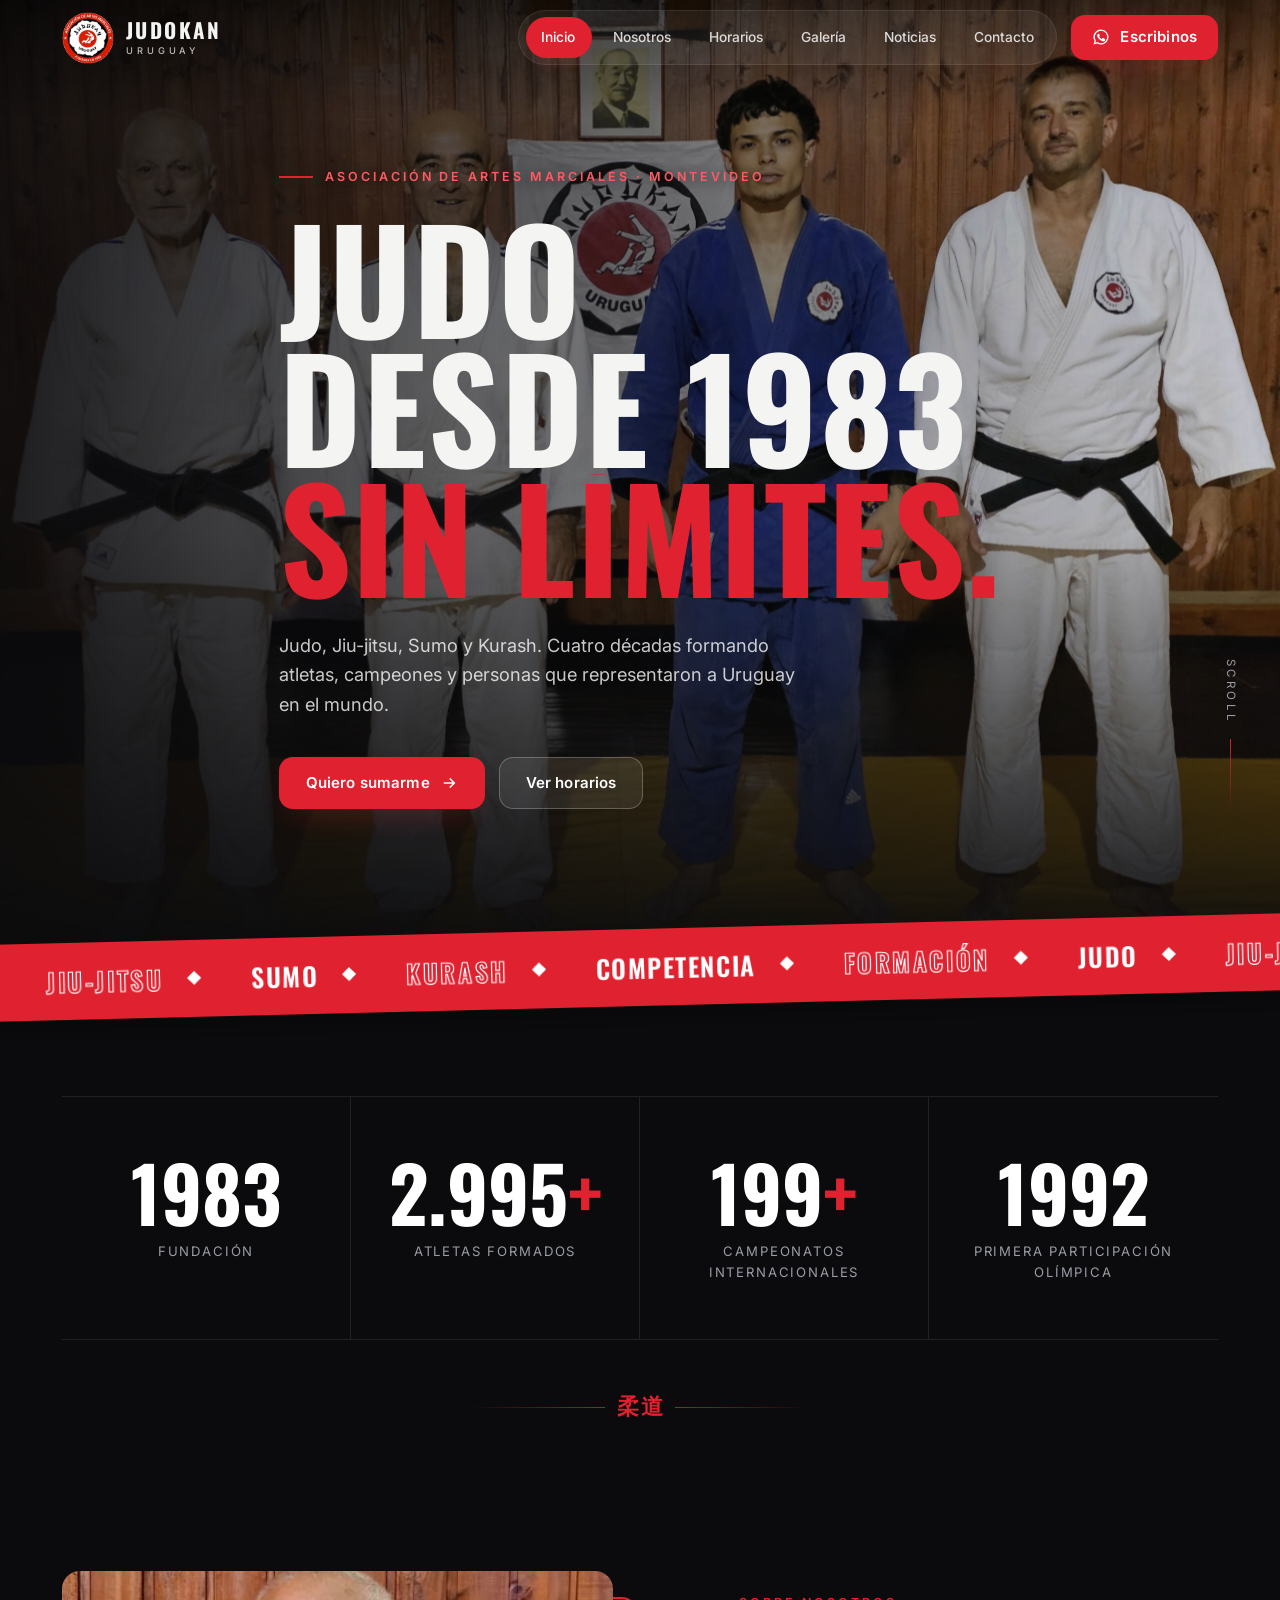
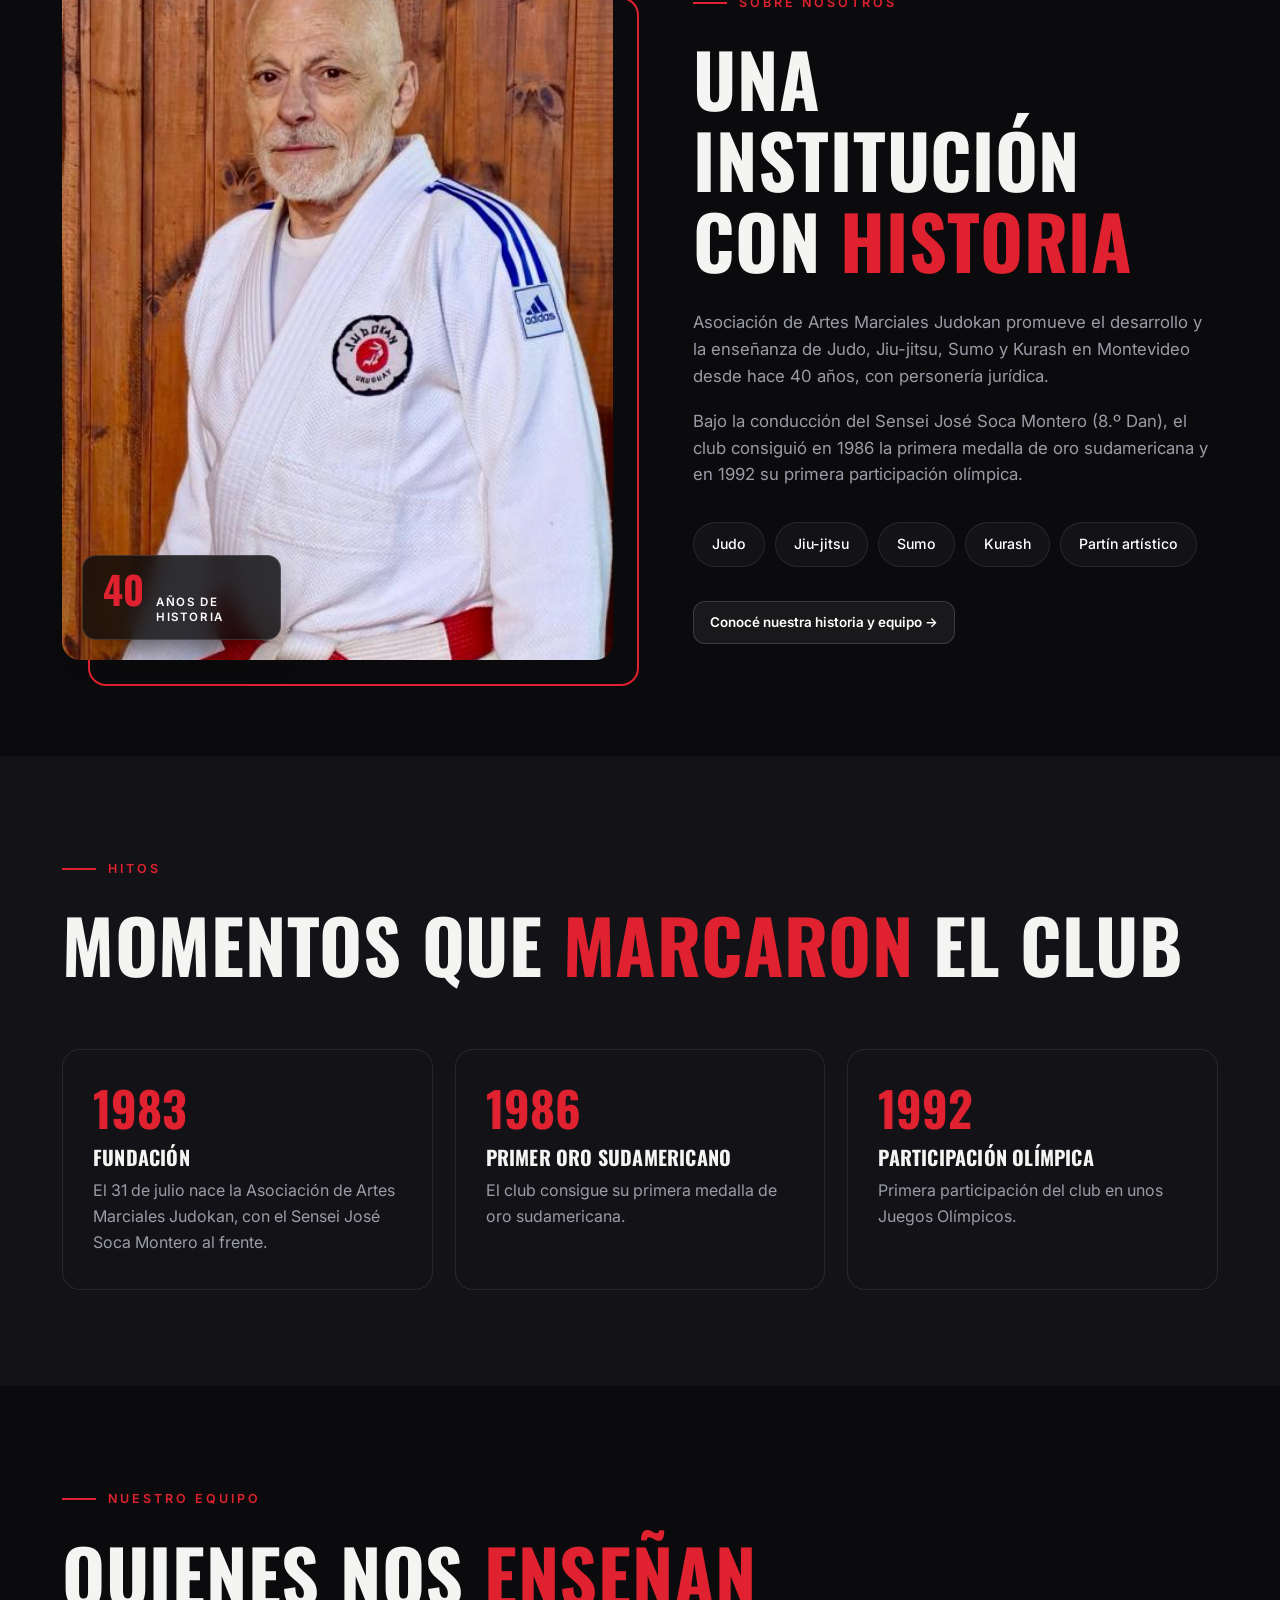
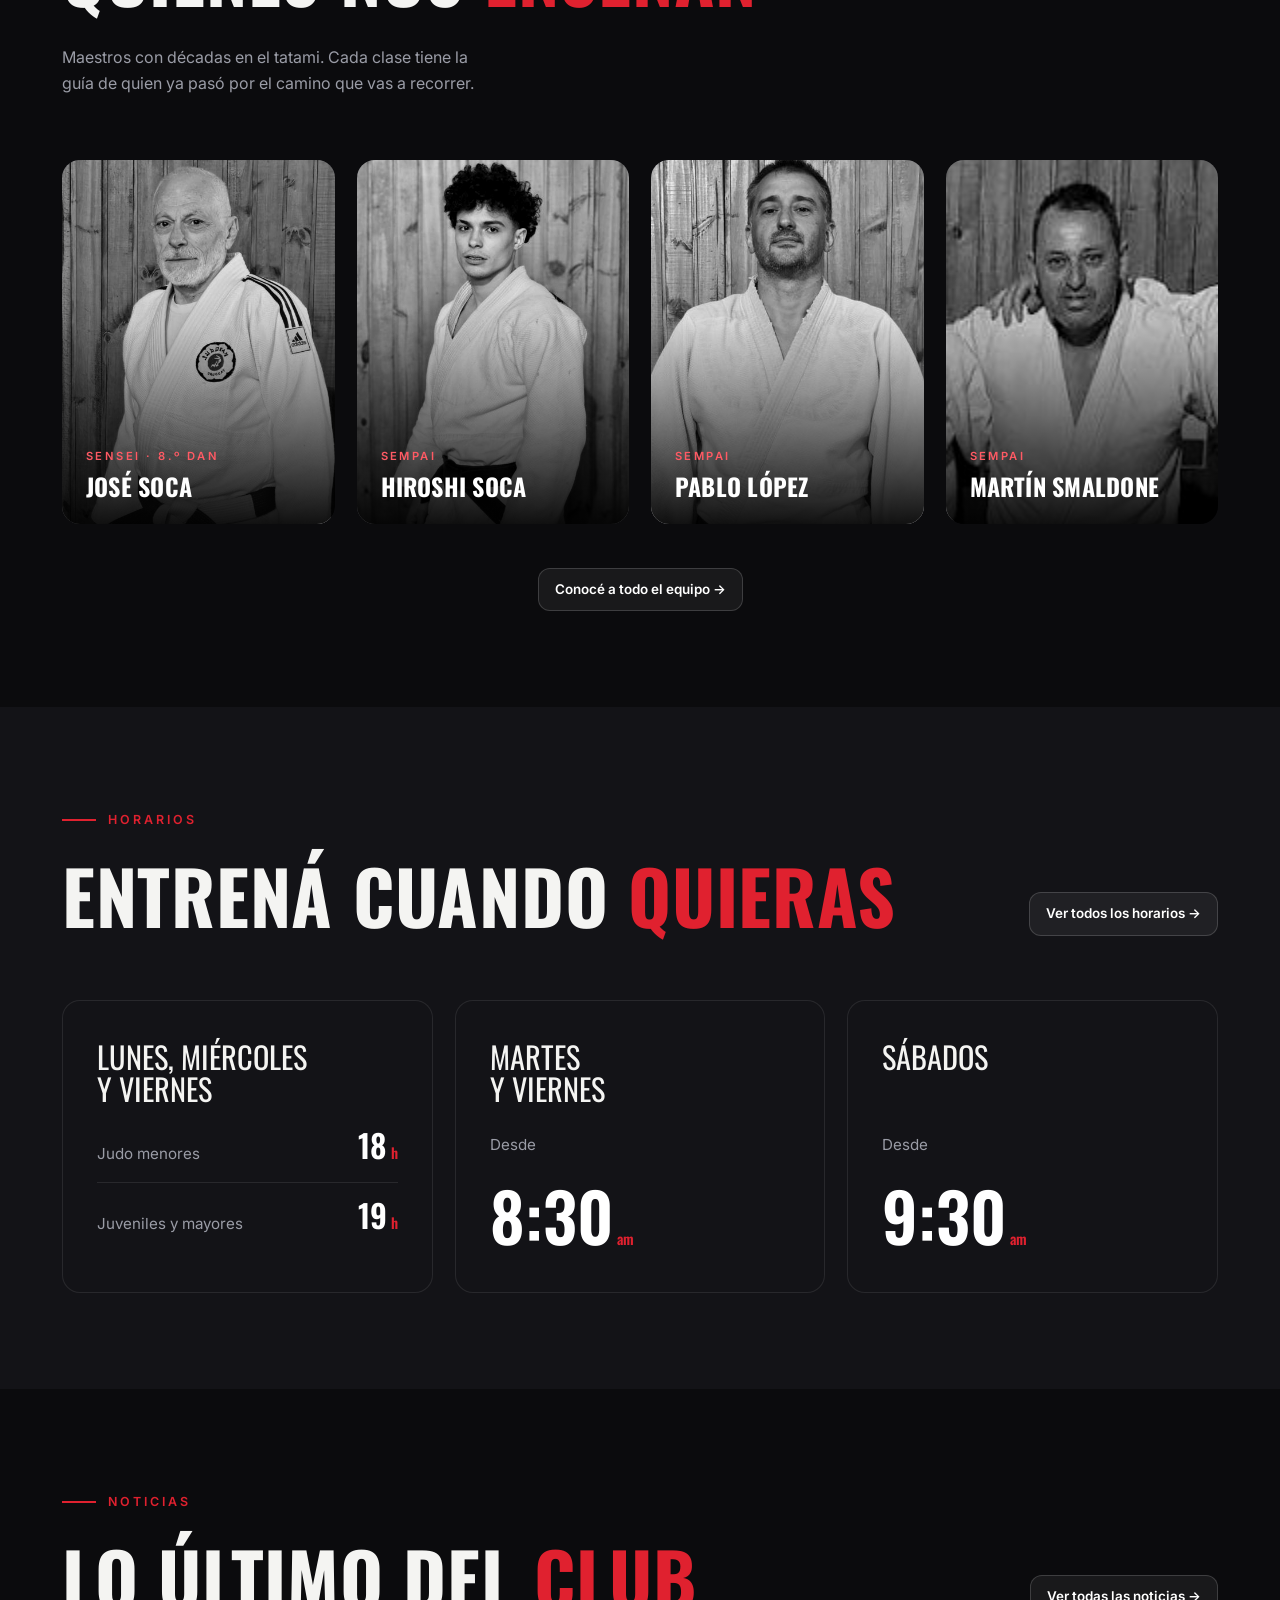
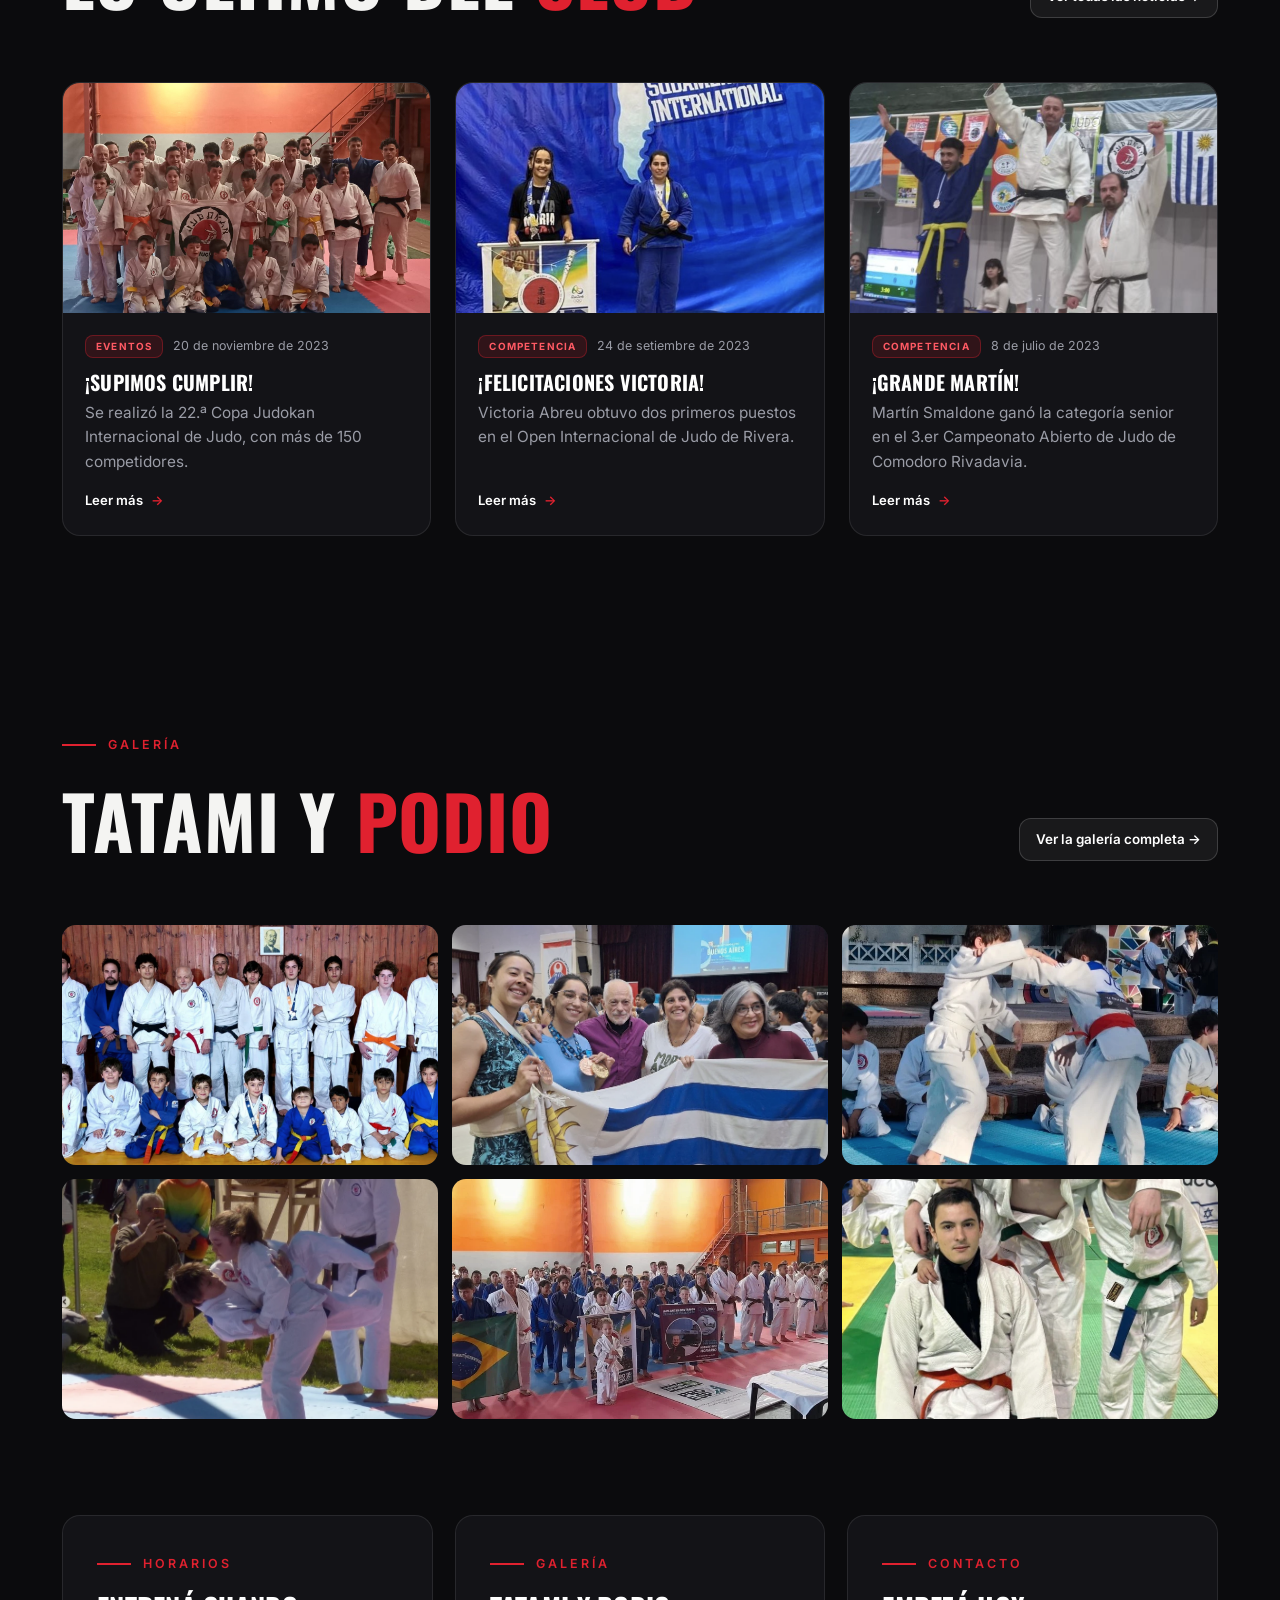
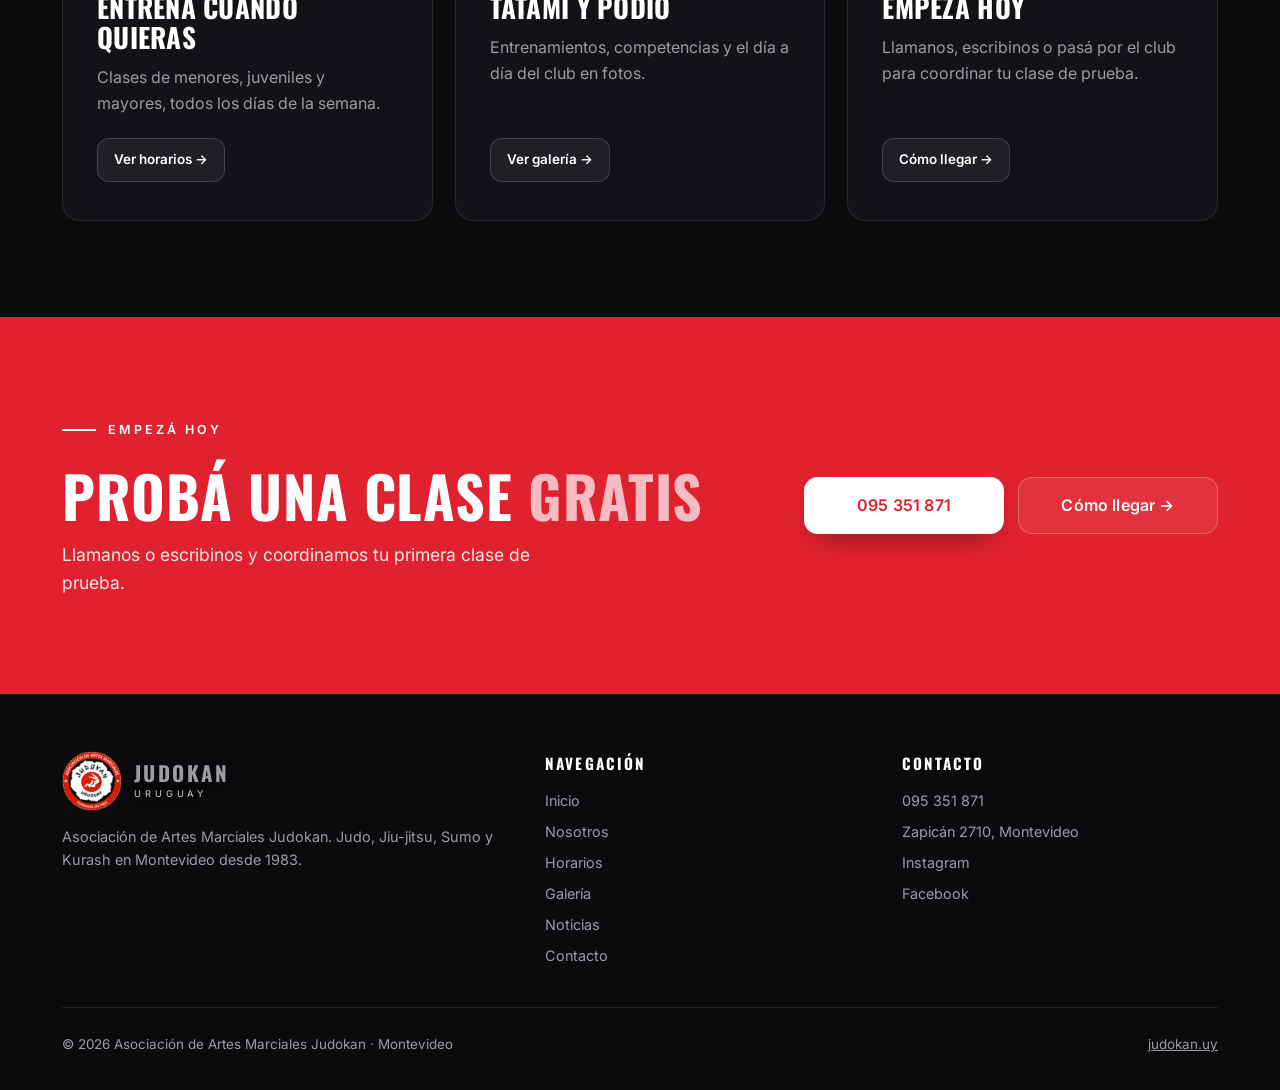
==== commit 893d0b96: "Restaurar páginas desde caché: recarga al volver y no-cache en el HTML; versión v31 Co-Authored-By: " ====
--- a/index.html
+++ b/index.html
@@ -3,13 +3,14 @@
 <head>
 <meta charset="utf-8">
 <meta name="viewport" content="width=device-width, initial-scale=1">
+<meta http-equiv="Cache-Control" content="no-cache">
 <title>Judokan Uruguay | Judo, Jiu-jitsu, Sumo y Kurash en Montevideo</title>
 <meta name="description" content="Asociación de Artes Marciales Judokan, Montevideo. Judo, Jiu-jitsu, Sumo y Kurash desde 1983. Horarios, noticias y contacto.">
 <link rel="icon" href="assets/logo.png">
 <link rel="preconnect" href="https://fonts.googleapis.com">
 <link rel="preconnect" href="https://fonts.gstatic.com" crossorigin>
 <link href="https://fonts.googleapis.com/css2?family=Oswald:wght@500;600;700&family=Inter:wght@400;500;600;700&display=swap" rel="stylesheet">
-<link rel="stylesheet" href="css/styles.css?v=30">
+<link rel="stylesheet" href="css/styles.css?v=31">
 </head>
 <body data-page="inicio">
 
@@ -258,8 +259,8 @@
 
 <div id="site-footer"></div>
 
-<script src="js/layout.js?v=30"></script>
-<script src="js/main.js?v=30"></script>
-<script src="js/noticias.js?v=30"></script>
+<script src="js/layout.js?v=31"></script>
+<script src="js/main.js?v=31"></script>
+<script src="js/noticias.js?v=31"></script>
 </body>
 </html>
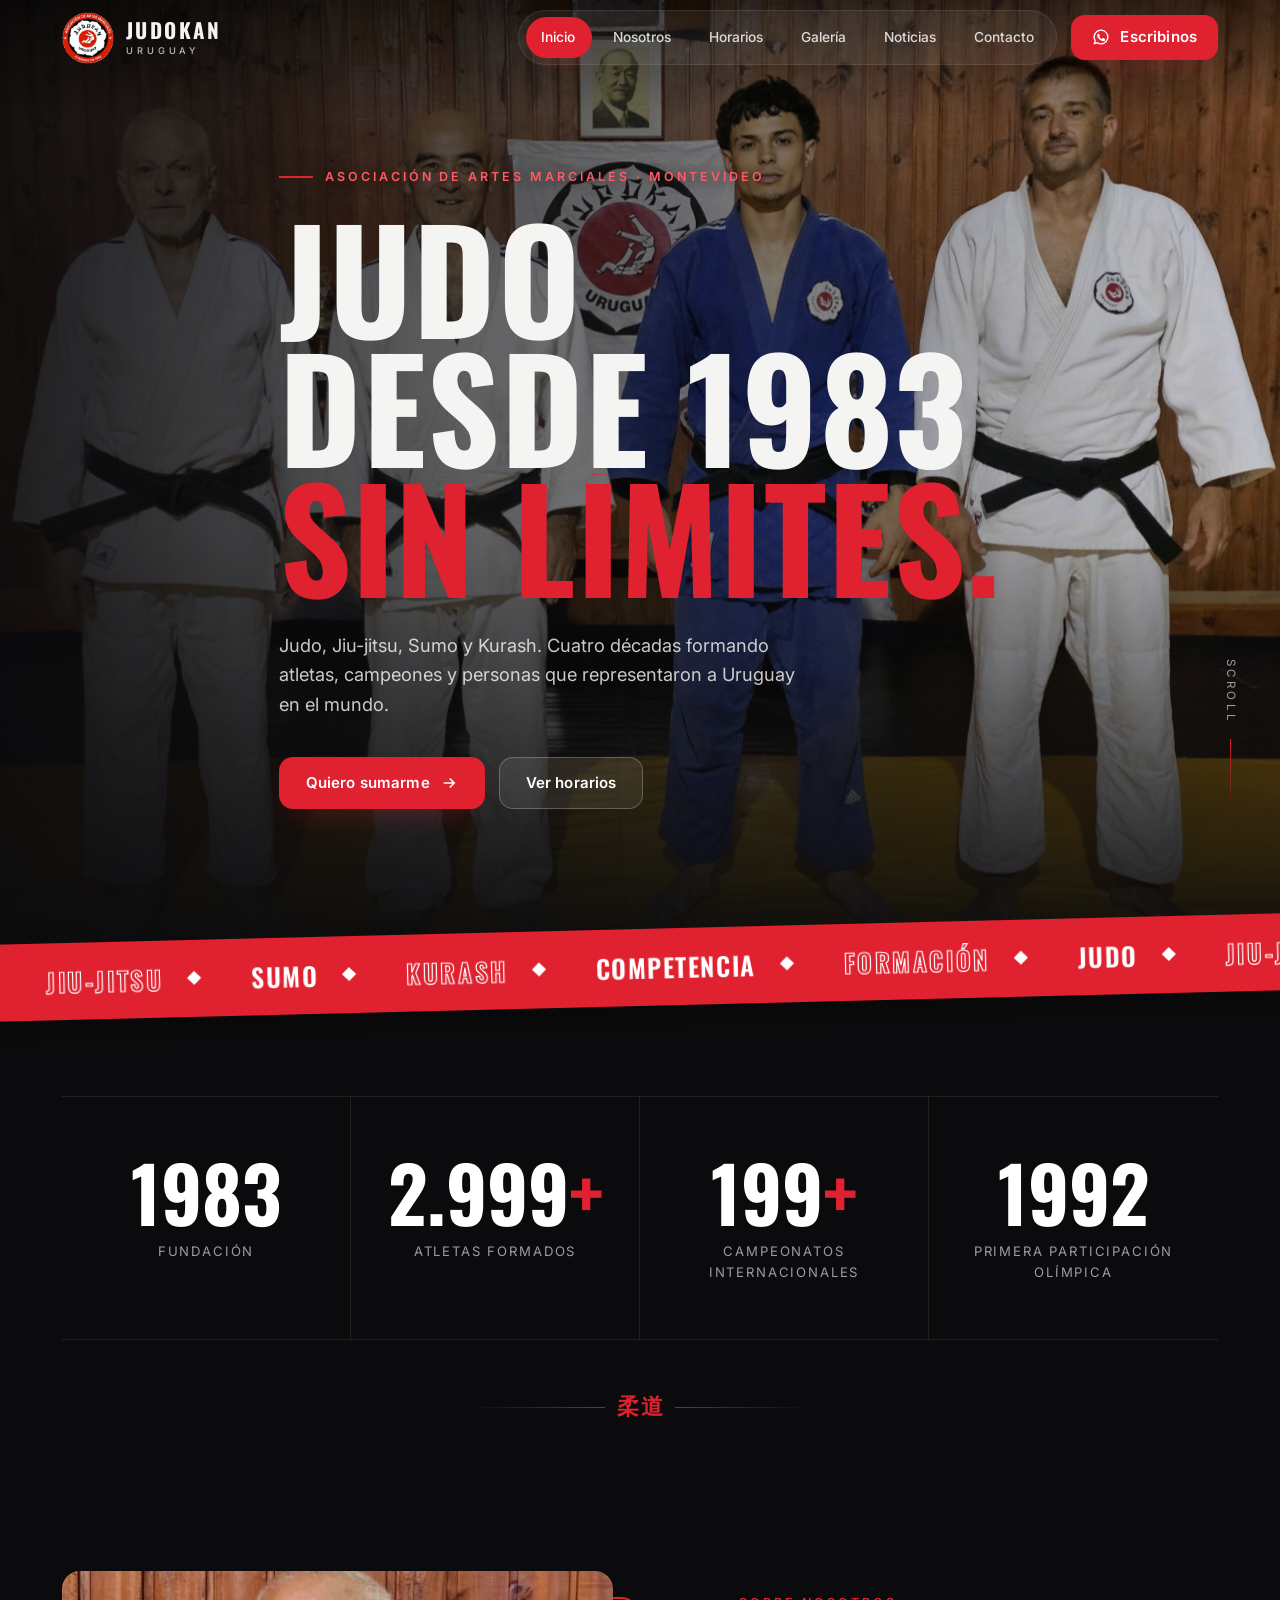
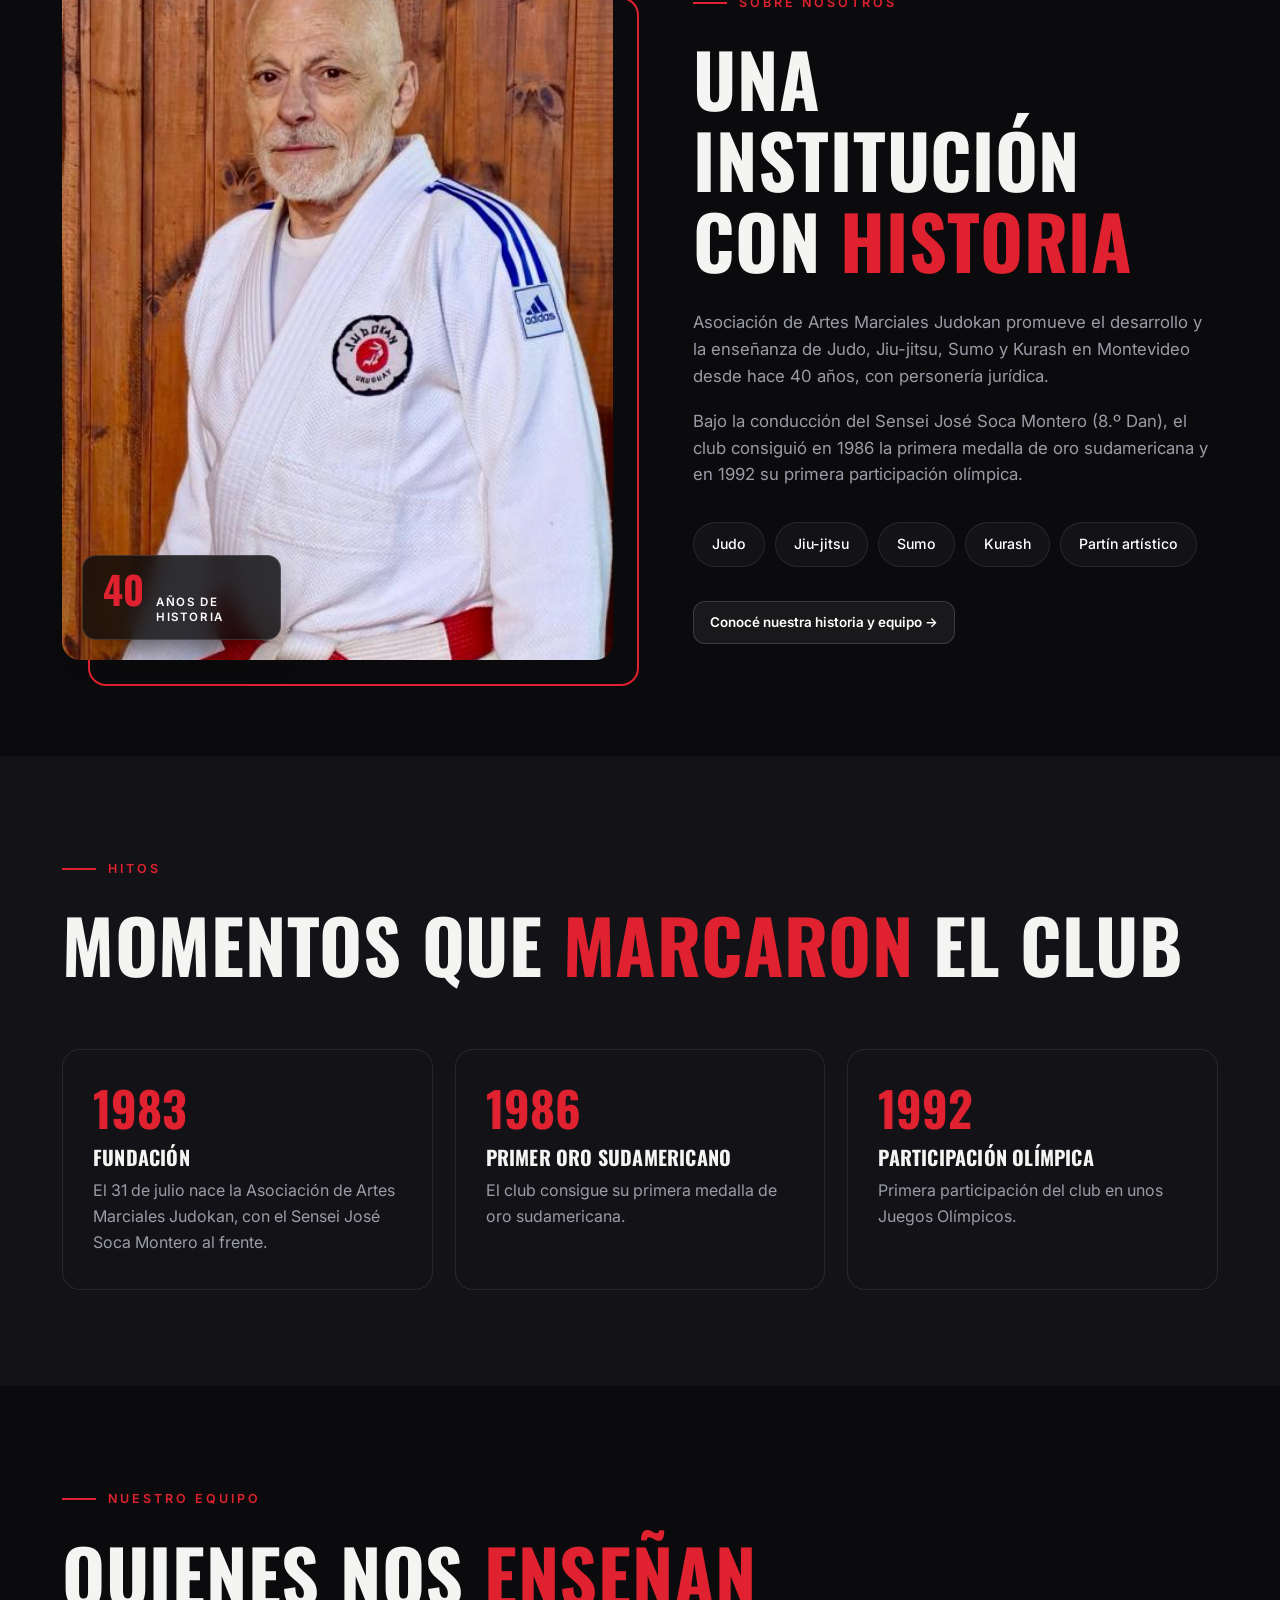
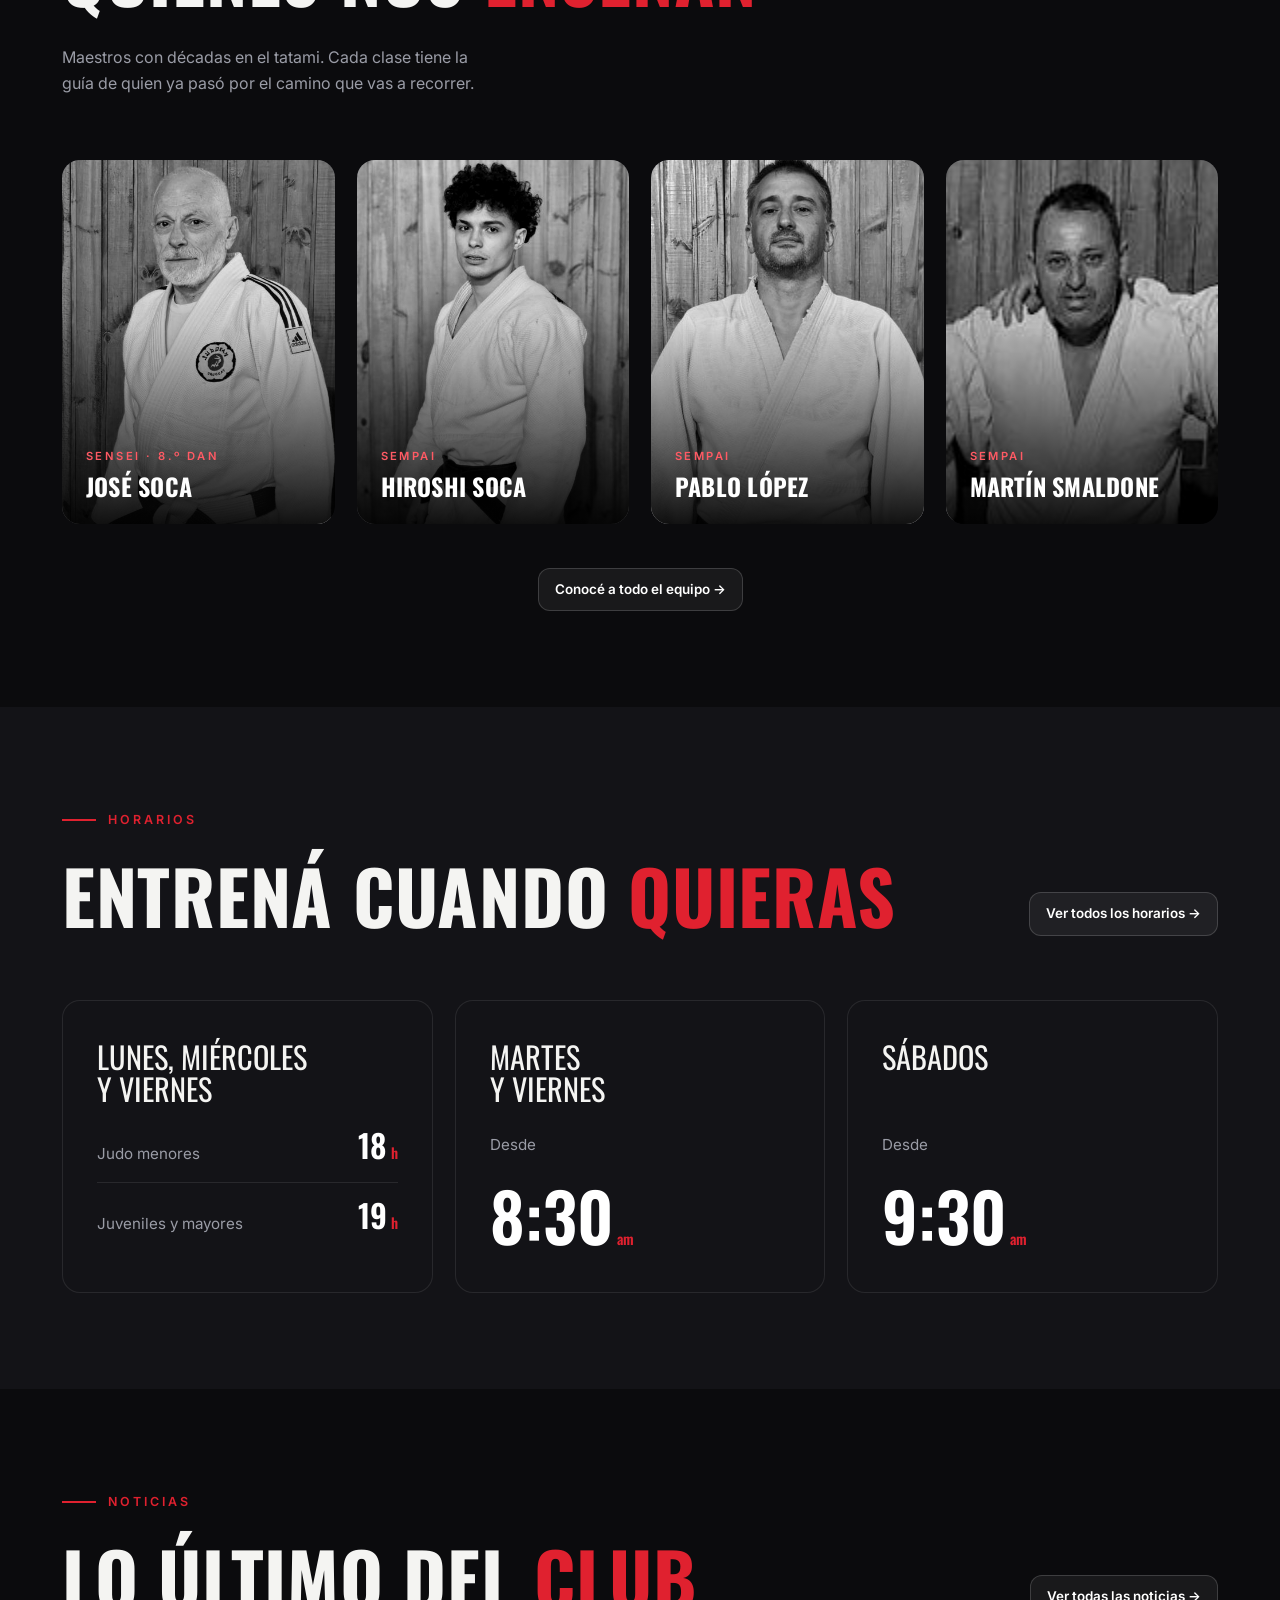
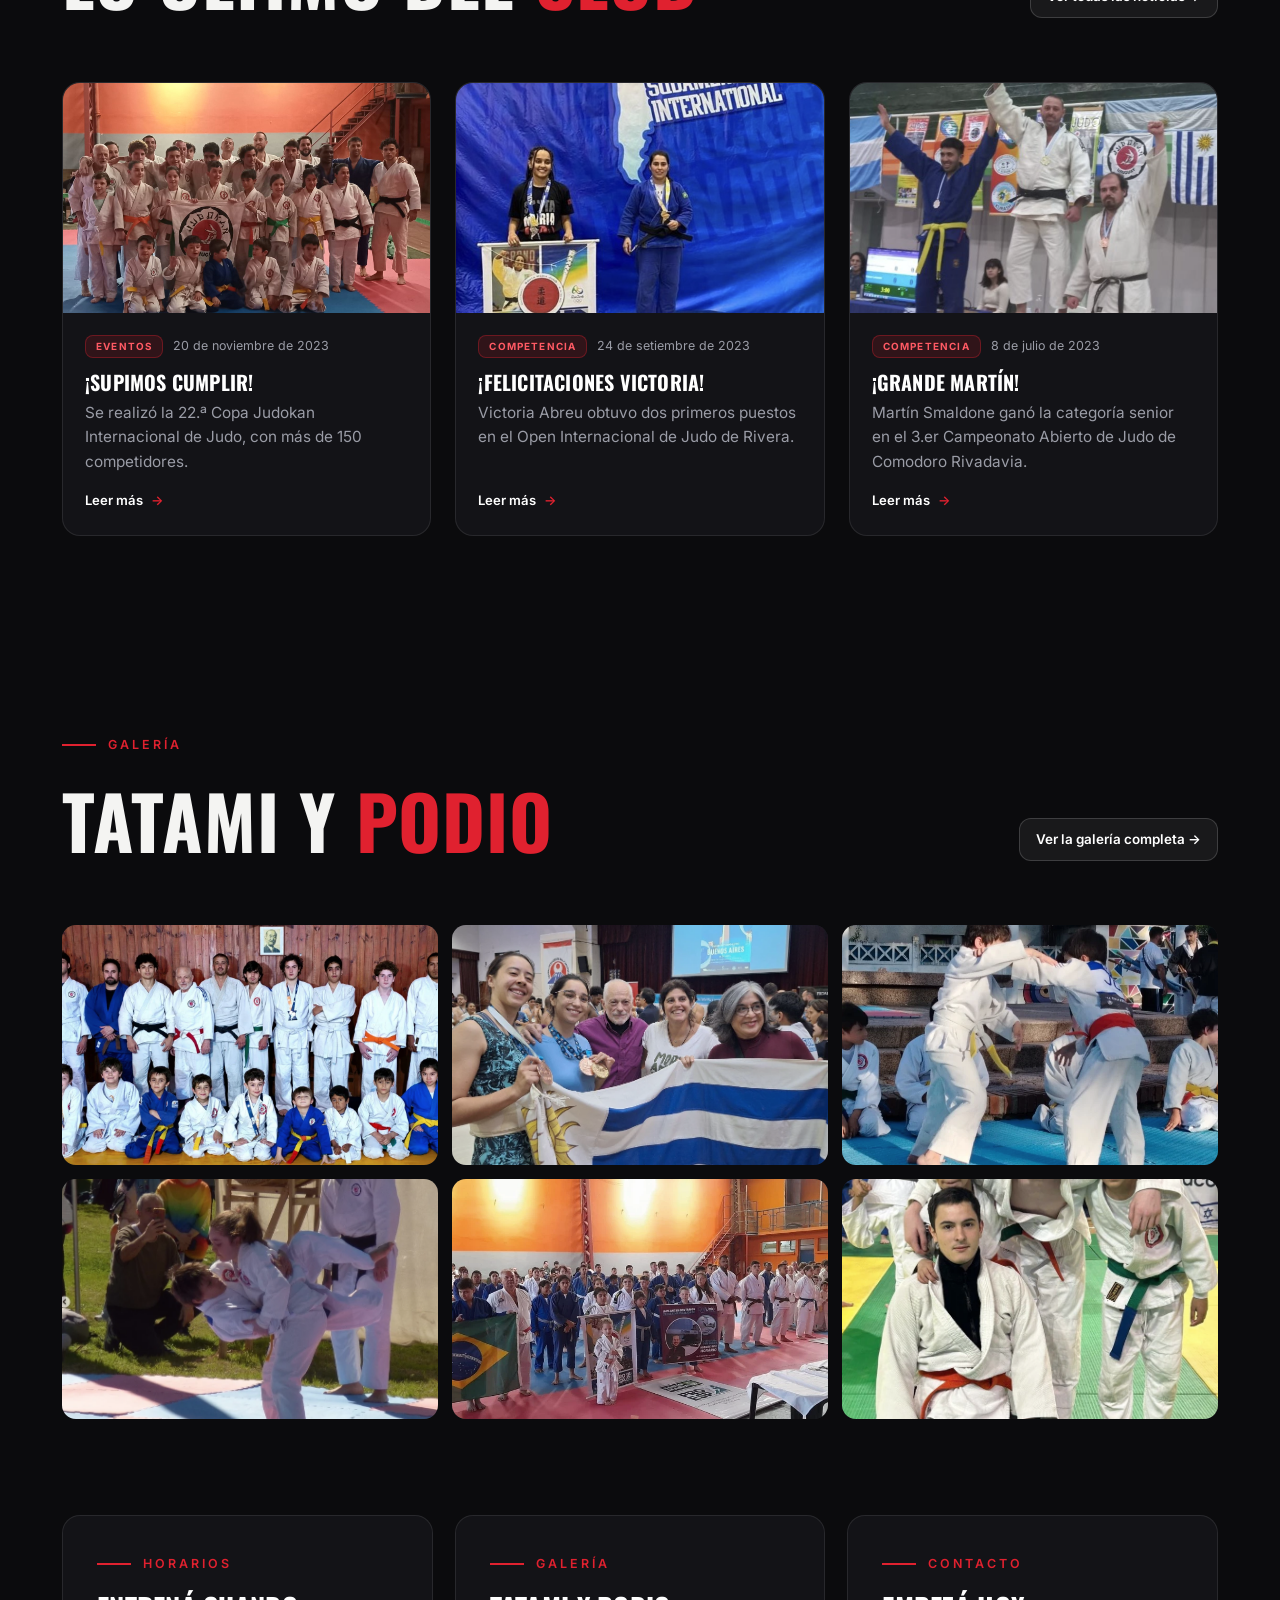
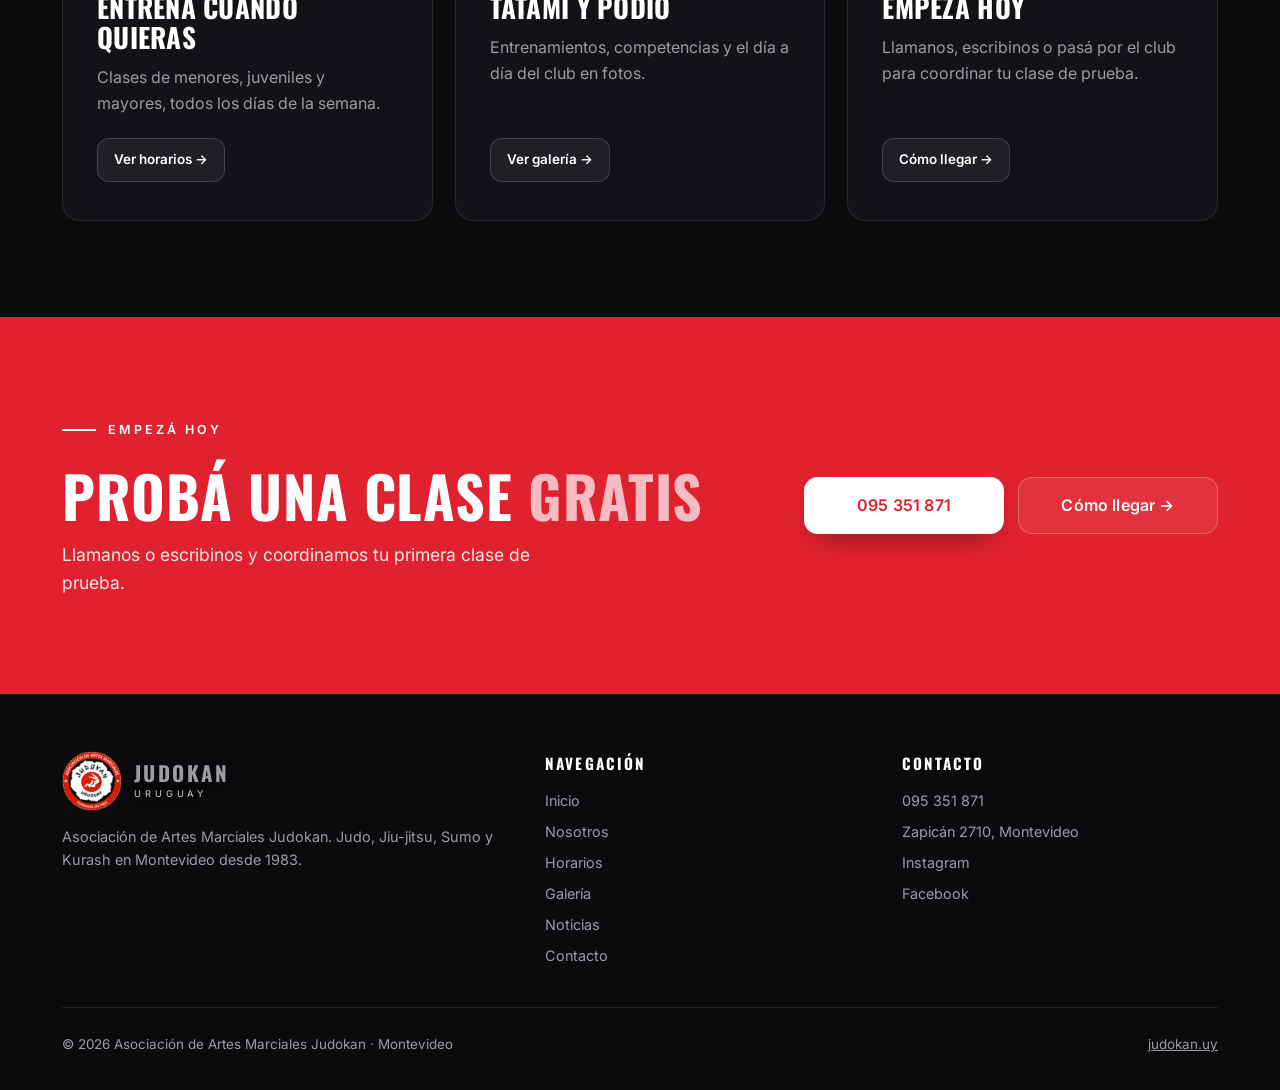
==== commit 9e5cc973: "Menú móvil sin trabas: cabecera sin blur animado, overlay con opacidad y transform Co-Authored-By: C" ====
--- a/index.html
+++ b/index.html
@@ -10,7 +10,7 @@
 <link rel="preconnect" href="https://fonts.googleapis.com">
 <link rel="preconnect" href="https://fonts.gstatic.com" crossorigin>
 <link href="https://fonts.googleapis.com/css2?family=Oswald:wght@500;600;700&family=Inter:wght@400;500;600;700&display=swap" rel="stylesheet">
-<link rel="stylesheet" href="css/styles.css?v=31">
+<link rel="stylesheet" href="css/styles.css?v=32">
 </head>
 <body data-page="inicio">
 
@@ -259,8 +259,8 @@
 
 <div id="site-footer"></div>
 
-<script src="js/layout.js?v=31"></script>
-<script src="js/main.js?v=31"></script>
-<script src="js/noticias.js?v=31"></script>
+<script src="js/layout.js?v=32"></script>
+<script src="js/main.js?v=32"></script>
+<script src="js/noticias.js?v=32"></script>
 </body>
 </html>
--- a/css/styles.css
+++ b/css/styles.css
@@ -57,7 +57,7 @@
 .btn-line:hover{color:#000;border-color:#fff}
 
 /* 4. Encabezado y navegación --------------------------------------------- */
-.site-header{position:fixed;inset:0 0 auto 0;z-index:100;height:var(--header-h);transition:background .45s var(--ease),backdrop-filter .45s,box-shadow .45s,height .45s var(--ease),border-color .45s;border-bottom:1px solid transparent}
+.site-header{position:fixed;inset:0 0 auto 0;z-index:100;height:var(--header-h);transition:background-color .45s var(--ease),box-shadow .45s var(--ease),height .45s var(--ease),border-color .45s;border-bottom:1px solid transparent;transform:translateZ(0)}
 /* Estado 1: sobre el hero, transparente */
 .site-header::before{content:"";position:absolute;inset:0 0 -40px 0;background:linear-gradient(180deg,rgba(0,0,0,.55),rgba(0,0,0,0));pointer-events:none;transition:opacity .45s;z-index:-1}
 /* Estado 2: al hacer scroll o en páginas internas, vidrio oscuro */
@@ -430,9 +430,19 @@
 @media (max-width:1040px){.values-grid{grid-template-columns:1fr 1fr}}
 @media (max-width:600px){.values-grid{grid-template-columns:1fr}}
 
+/* Menú móvil, versión final: sin blur en la cabecera (el blur animado trababa el menú),
+   overlay con opacidad + transform, enlaces escalonados. */
+@media (max-width:900px){
+  .site-header,.site-header.scrolled,.site-header.solid{-webkit-backdrop-filter:none;backdrop-filter:none;background:rgba(11,11,13,.97);transition:background-color .3s,box-shadow .3s,height .3s}
+  .site-header::before{display:none}
+  .site-header.menu-open{background:transparent;box-shadow:none;border-bottom-color:transparent}
+  .nav-menu{transform:translate3d(0,-14px,0);transition:opacity .3s ease,transform .4s var(--ease),visibility .3s;will-change:opacity,transform}
+  .nav-menu.open{transform:translate3d(0,0,0)}
+}
+
 /* Menú móvil: fondo sólido, sin óvalo, entrada escalonada (solo transform y opacity) */
 @media (max-width:900px){
-  .nav-menu{background:#0b0b0d;opacity:0;visibility:hidden;transition:opacity .35s var(--ease),visibility .35s}
+  .nav-menu{background:#0b0b0d;opacity:0;visibility:hidden;transform:translate3d(0,-14px,0);transition:opacity .3s ease,transform .4s var(--ease),visibility .3s;will-change:opacity,transform}
   .nav-menu.open{opacity:1;visibility:visible}
   .site-header .nav-menu ul,.site-header.solid .nav-menu ul,.site-header.scrolled .nav-menu ul{background:none;border:0;box-shadow:none;padding:0}
   .nav-menu a.link{opacity:0;transform:translateY(16px);transition:opacity .45s var(--ease),transform .45s var(--ease),color .3s}
@@ -516,7 +526,7 @@
 @media (max-width:900px){
   section{padding:76px 0}
   .burger{display:flex}
-  .nav-menu{position:fixed;inset:0;background:rgba(11,11,13,.98);display:flex;flex-direction:column;align-items:center;justify-content:center;gap:34px;padding:90px 24px 40px;opacity:0;pointer-events:none;transition:opacity .4s var(--ease)}
+  .nav-menu{position:fixed;inset:0;background:#0b0b0d;display:flex;flex-direction:column;align-items:center;justify-content:center;gap:34px;padding:90px 24px 40px;opacity:0;pointer-events:none;transform:translate3d(0,-14px,0);transition:opacity .3s ease,transform .4s var(--ease),visibility .3s;will-change:opacity,transform}
   .nav-menu.open{opacity:1;pointer-events:auto}
   .site-header.menu-open{background:none;backdrop-filter:none;-webkit-backdrop-filter:none;box-shadow:none;border-bottom-color:transparent}
   .site-header.menu-open::before{opacity:0}
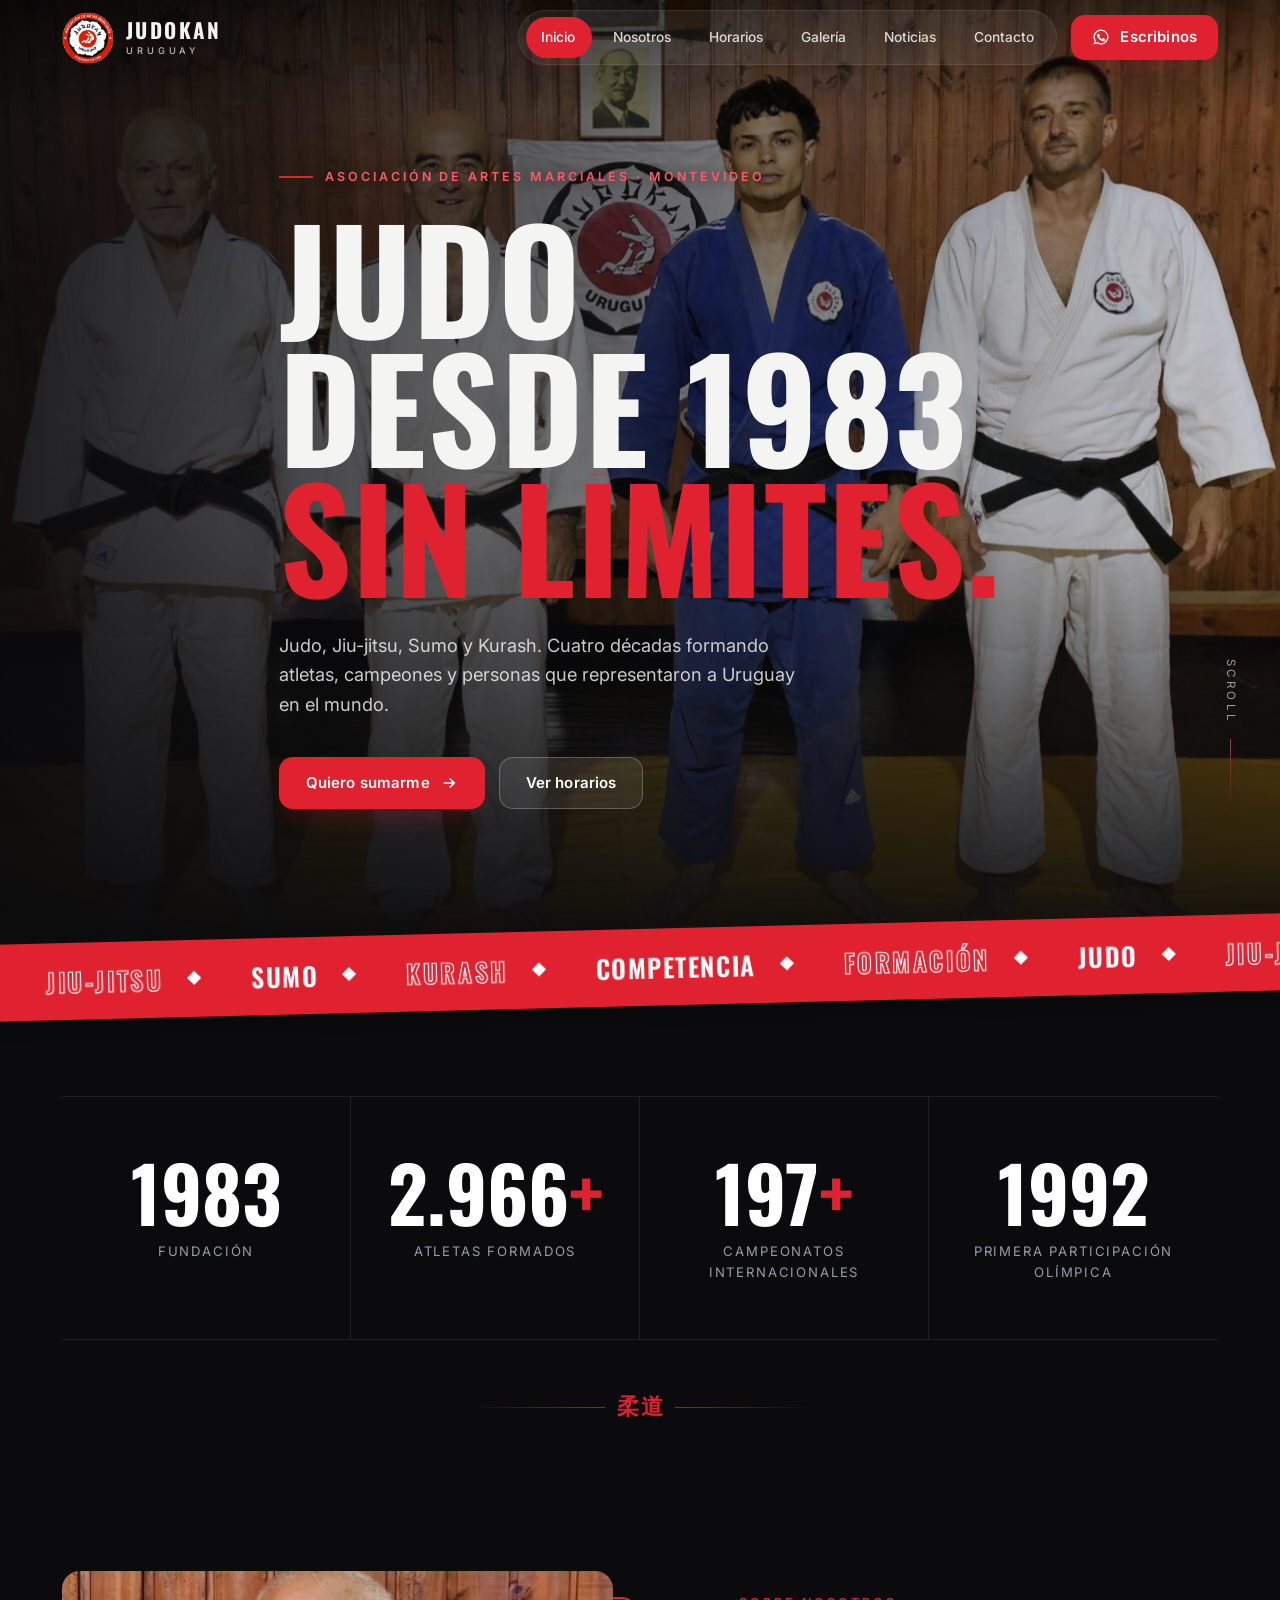
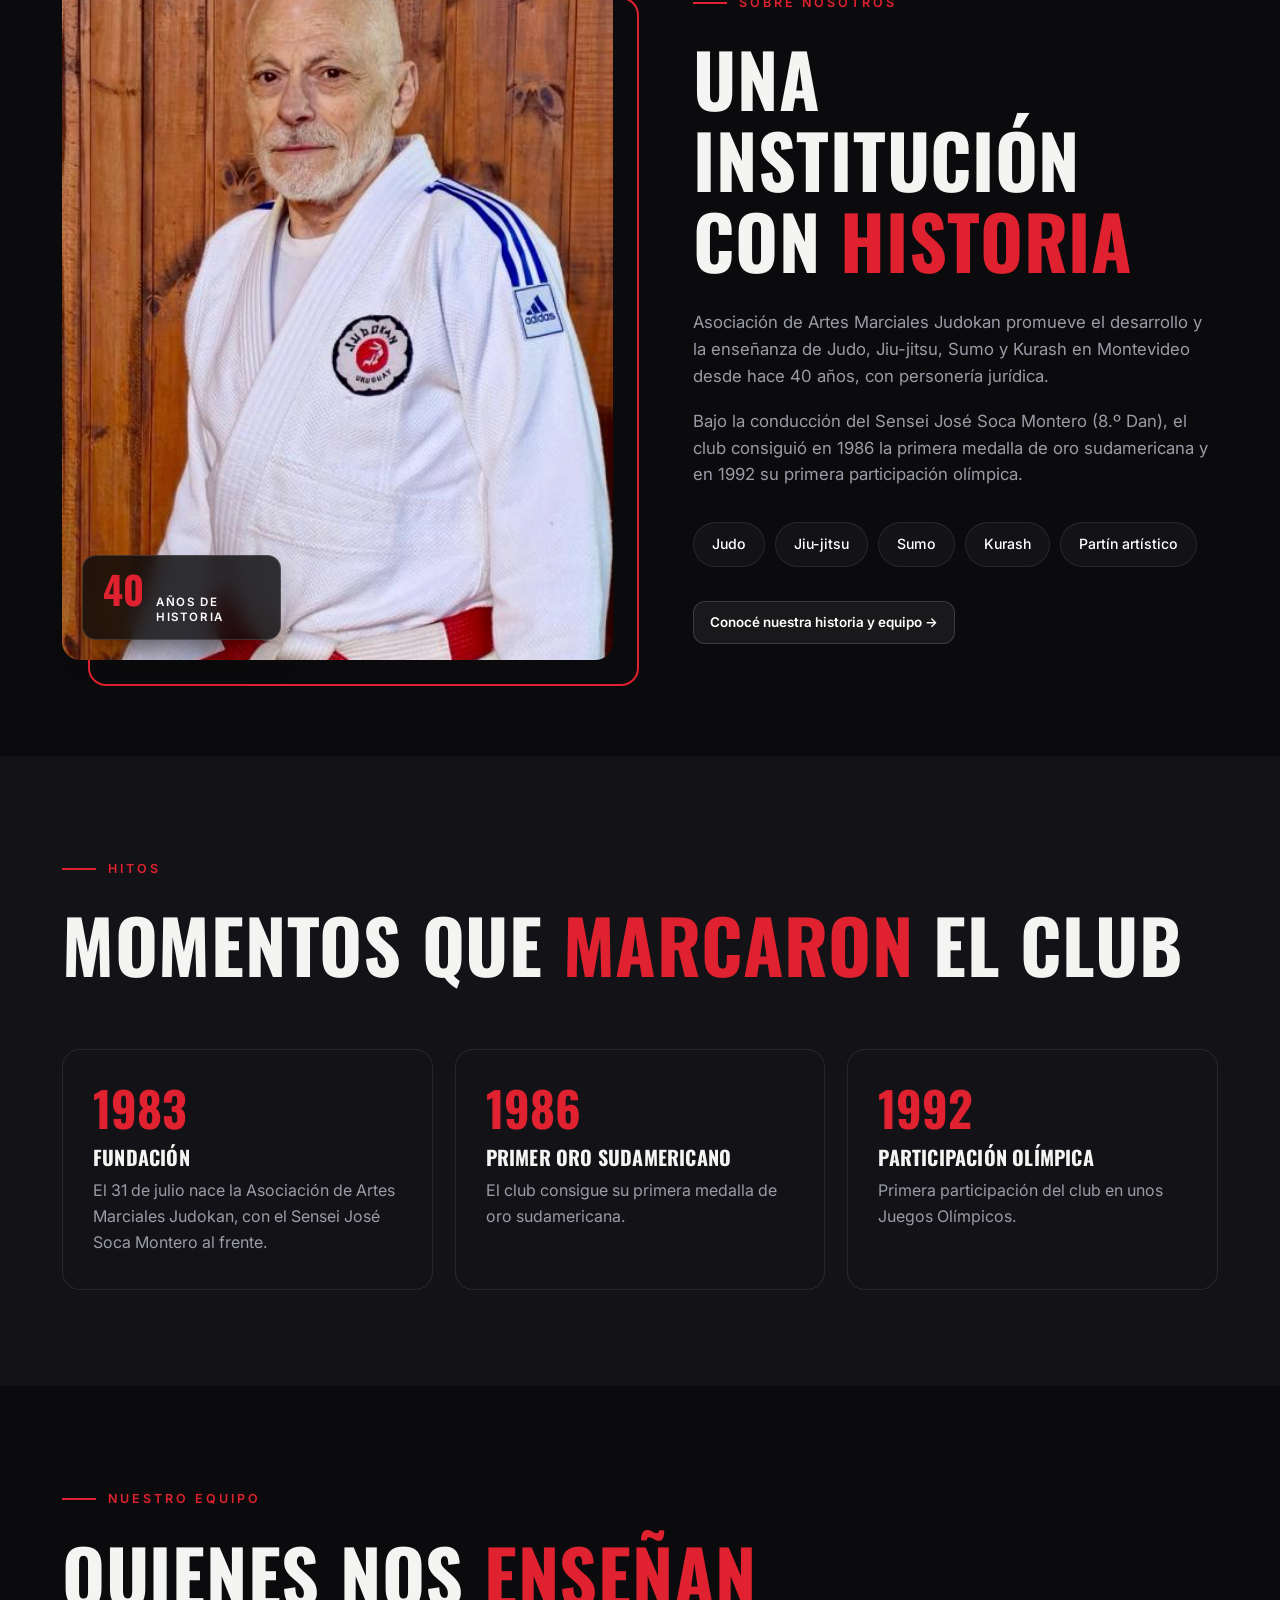
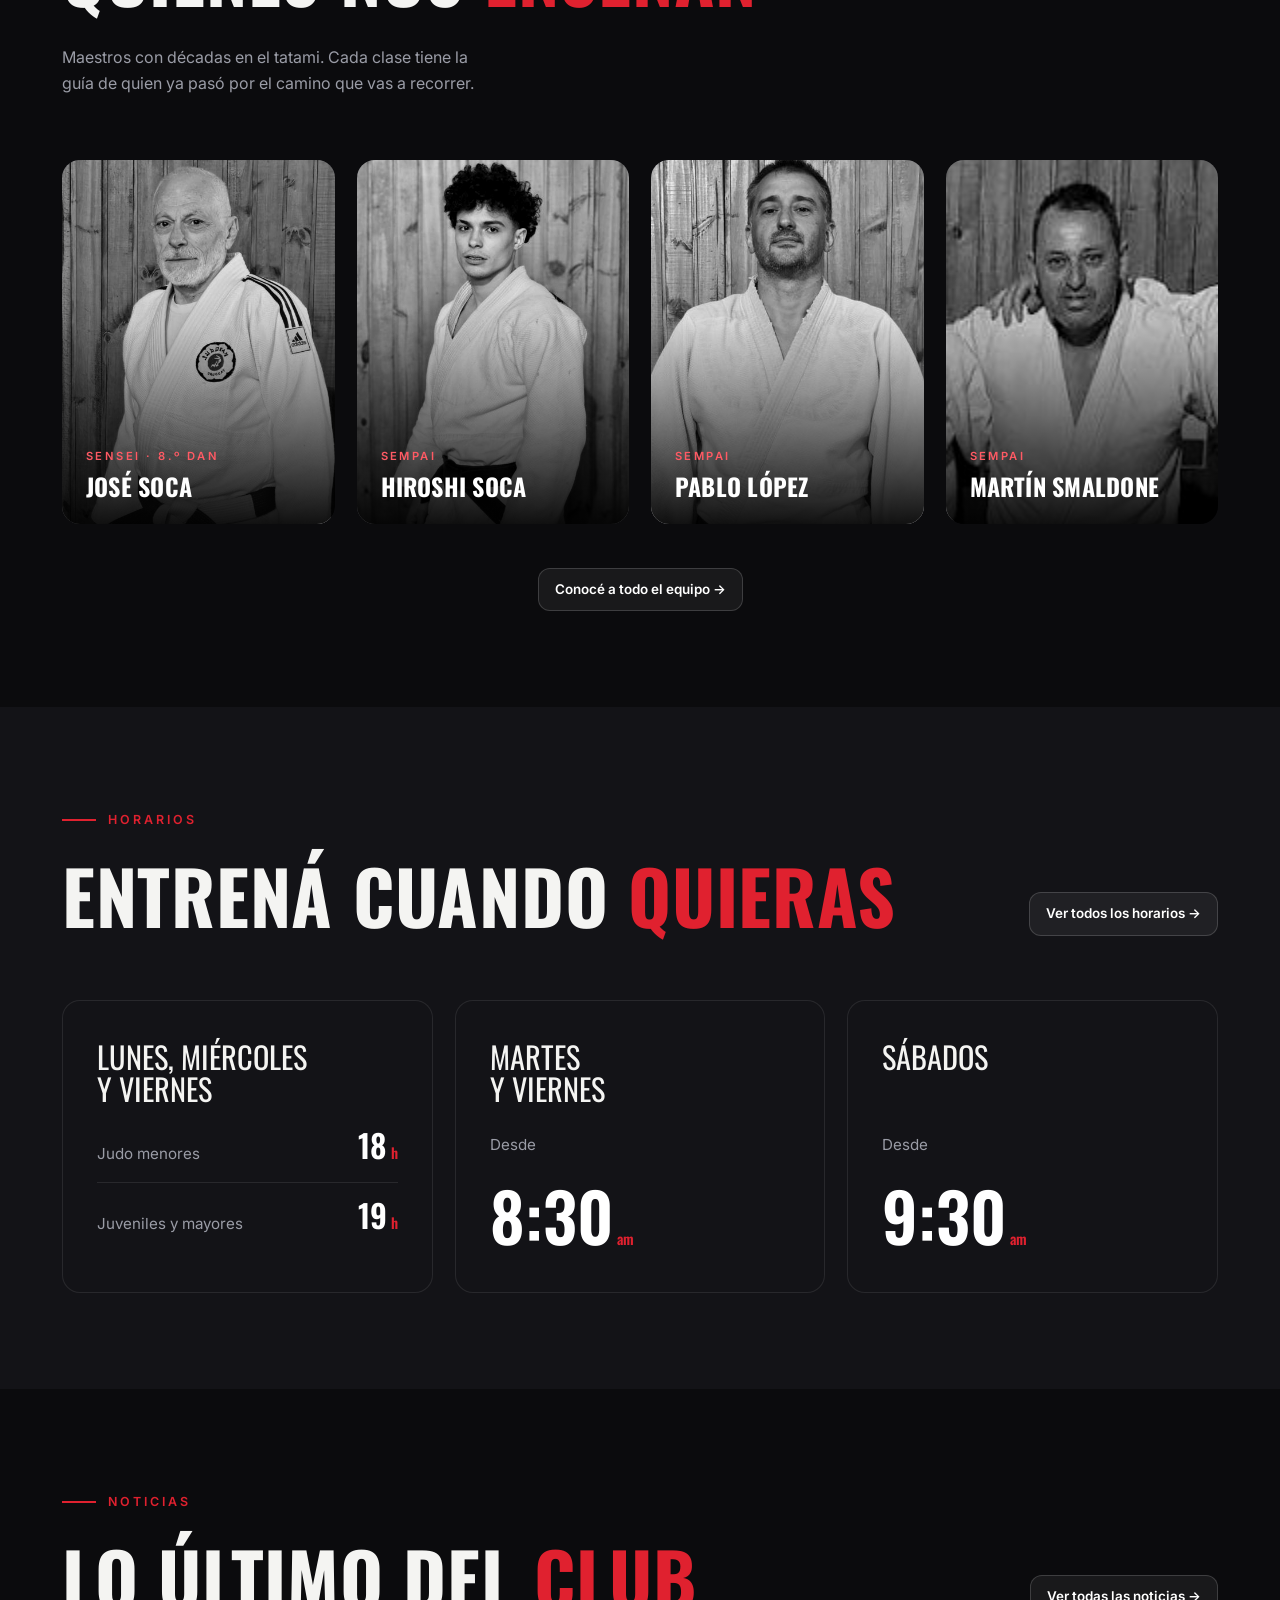
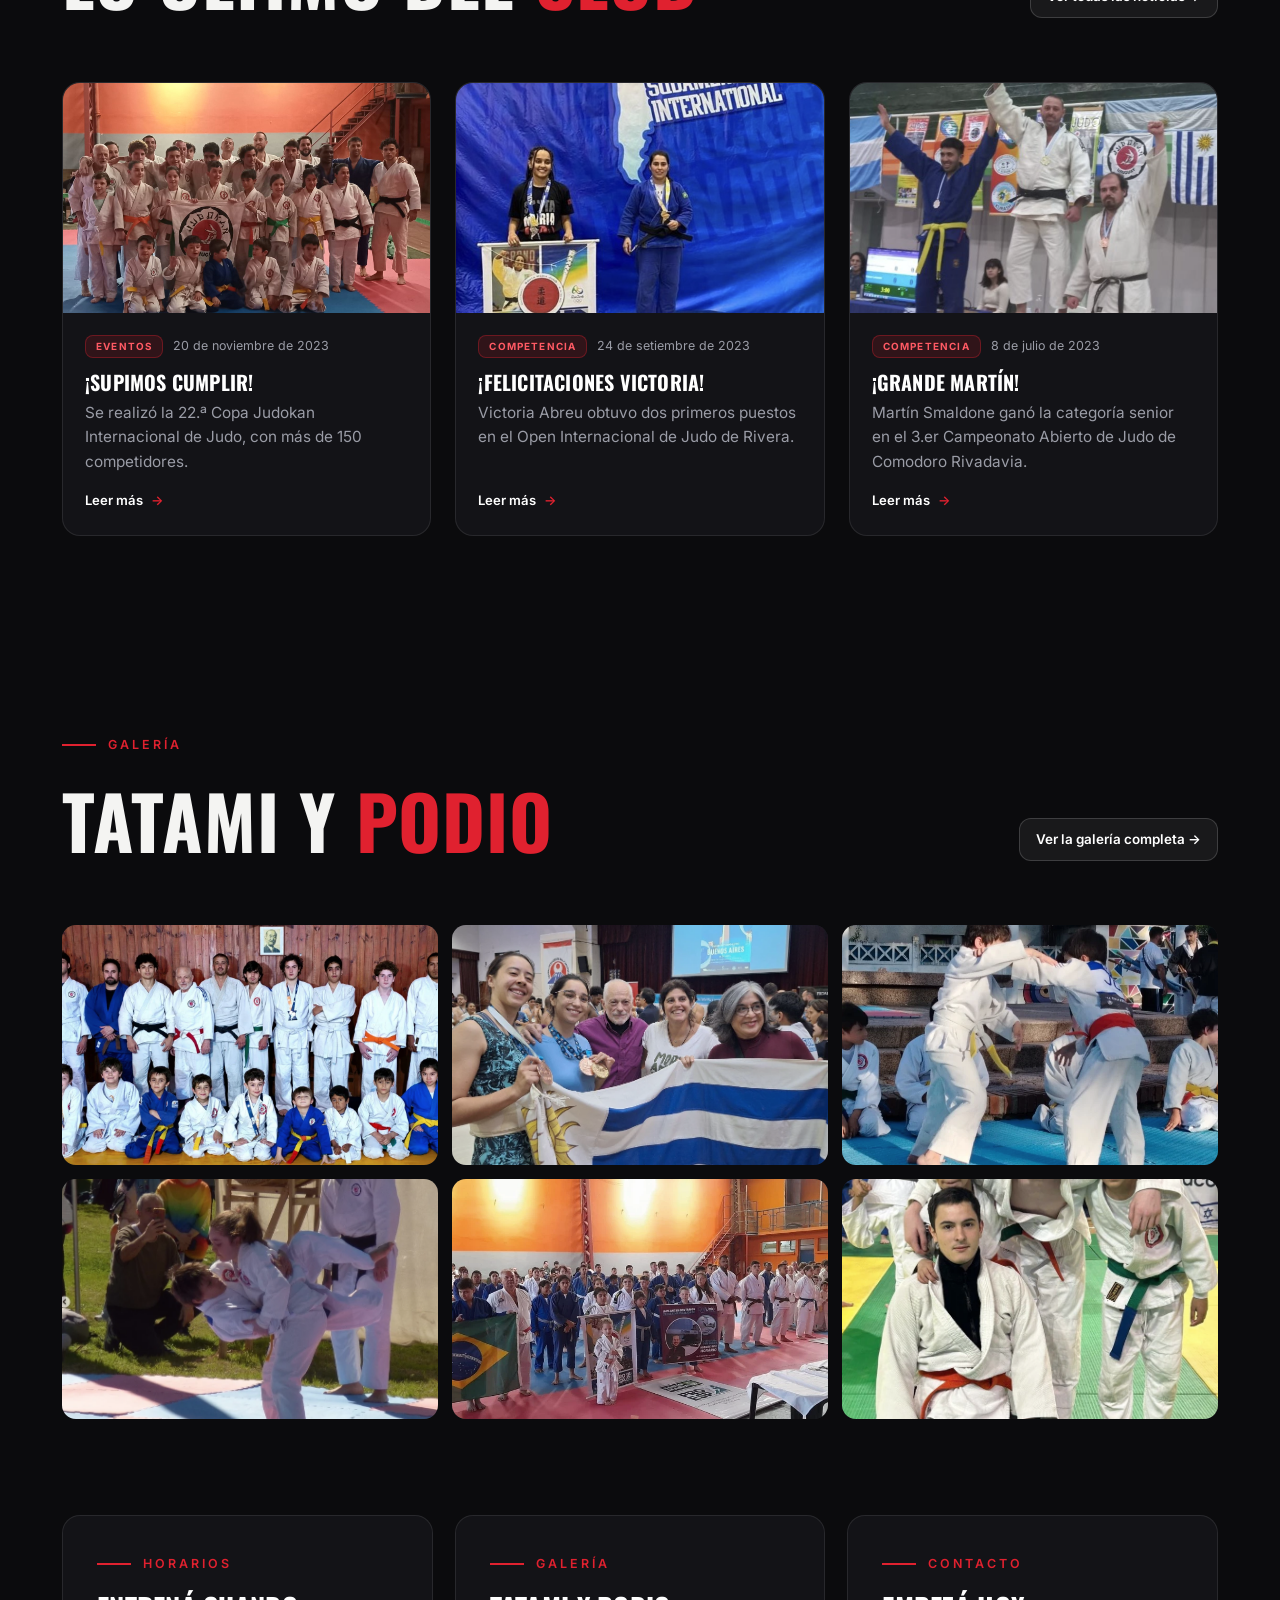
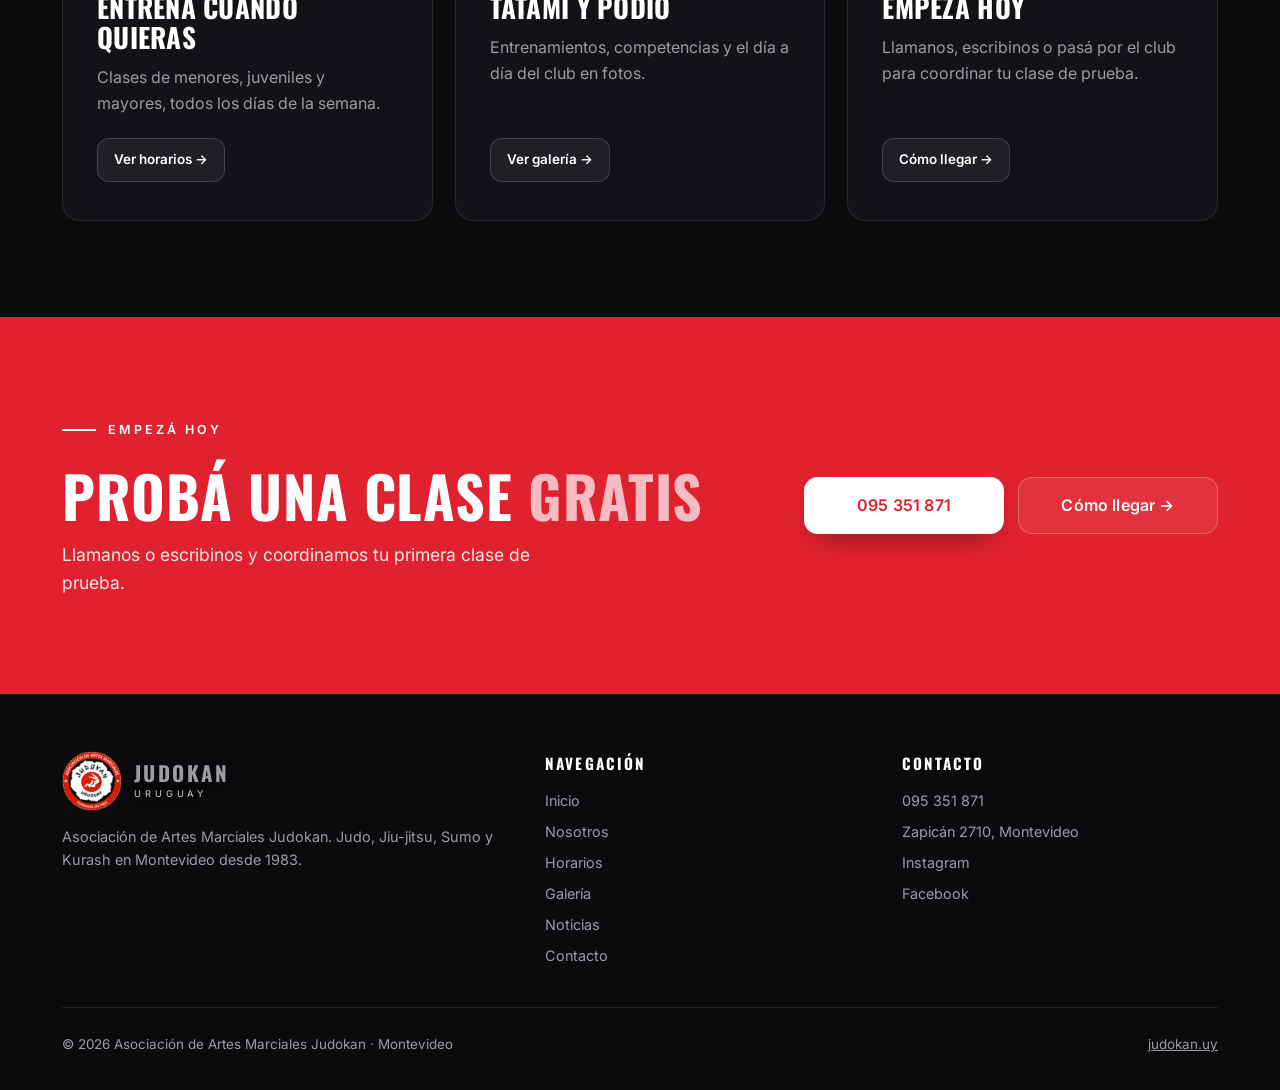
==== commit 89641aee: "Menú móvil: el overlay vuelve a cubrir toda la pantalla (se quita transform de la cabecera) Co-Autho" ====
--- a/index.html
+++ b/index.html
@@ -10,7 +10,7 @@
 <link rel="preconnect" href="https://fonts.googleapis.com">
 <link rel="preconnect" href="https://fonts.gstatic.com" crossorigin>
 <link href="https://fonts.googleapis.com/css2?family=Oswald:wght@500;600;700&family=Inter:wght@400;500;600;700&display=swap" rel="stylesheet">
-<link rel="stylesheet" href="css/styles.css?v=32">
+<link rel="stylesheet" href="css/styles.css?v=33">
 </head>
 <body data-page="inicio">
 
@@ -259,8 +259,8 @@
 
 <div id="site-footer"></div>
 
-<script src="js/layout.js?v=32"></script>
-<script src="js/main.js?v=32"></script>
-<script src="js/noticias.js?v=32"></script>
+<script src="js/layout.js?v=33"></script>
+<script src="js/main.js?v=33"></script>
+<script src="js/noticias.js?v=33"></script>
 </body>
 </html>
--- a/css/styles.css
+++ b/css/styles.css
@@ -57,7 +57,7 @@
 .btn-line:hover{color:#000;border-color:#fff}
 
 /* 4. Encabezado y navegación --------------------------------------------- */
-.site-header{position:fixed;inset:0 0 auto 0;z-index:100;height:var(--header-h);transition:background-color .45s var(--ease),box-shadow .45s var(--ease),height .45s var(--ease),border-color .45s;border-bottom:1px solid transparent;transform:translateZ(0)}
+.site-header{position:fixed;inset:0 0 auto 0;z-index:100;height:var(--header-h);transition:background-color .45s var(--ease),box-shadow .45s var(--ease),height .45s var(--ease),border-color .45s;border-bottom:1px solid transparent}
 /* Estado 1: sobre el hero, transparente */
 .site-header::before{content:"";position:absolute;inset:0 0 -40px 0;background:linear-gradient(180deg,rgba(0,0,0,.55),rgba(0,0,0,0));pointer-events:none;transition:opacity .45s;z-index:-1}
 /* Estado 2: al hacer scroll o en páginas internas, vidrio oscuro */
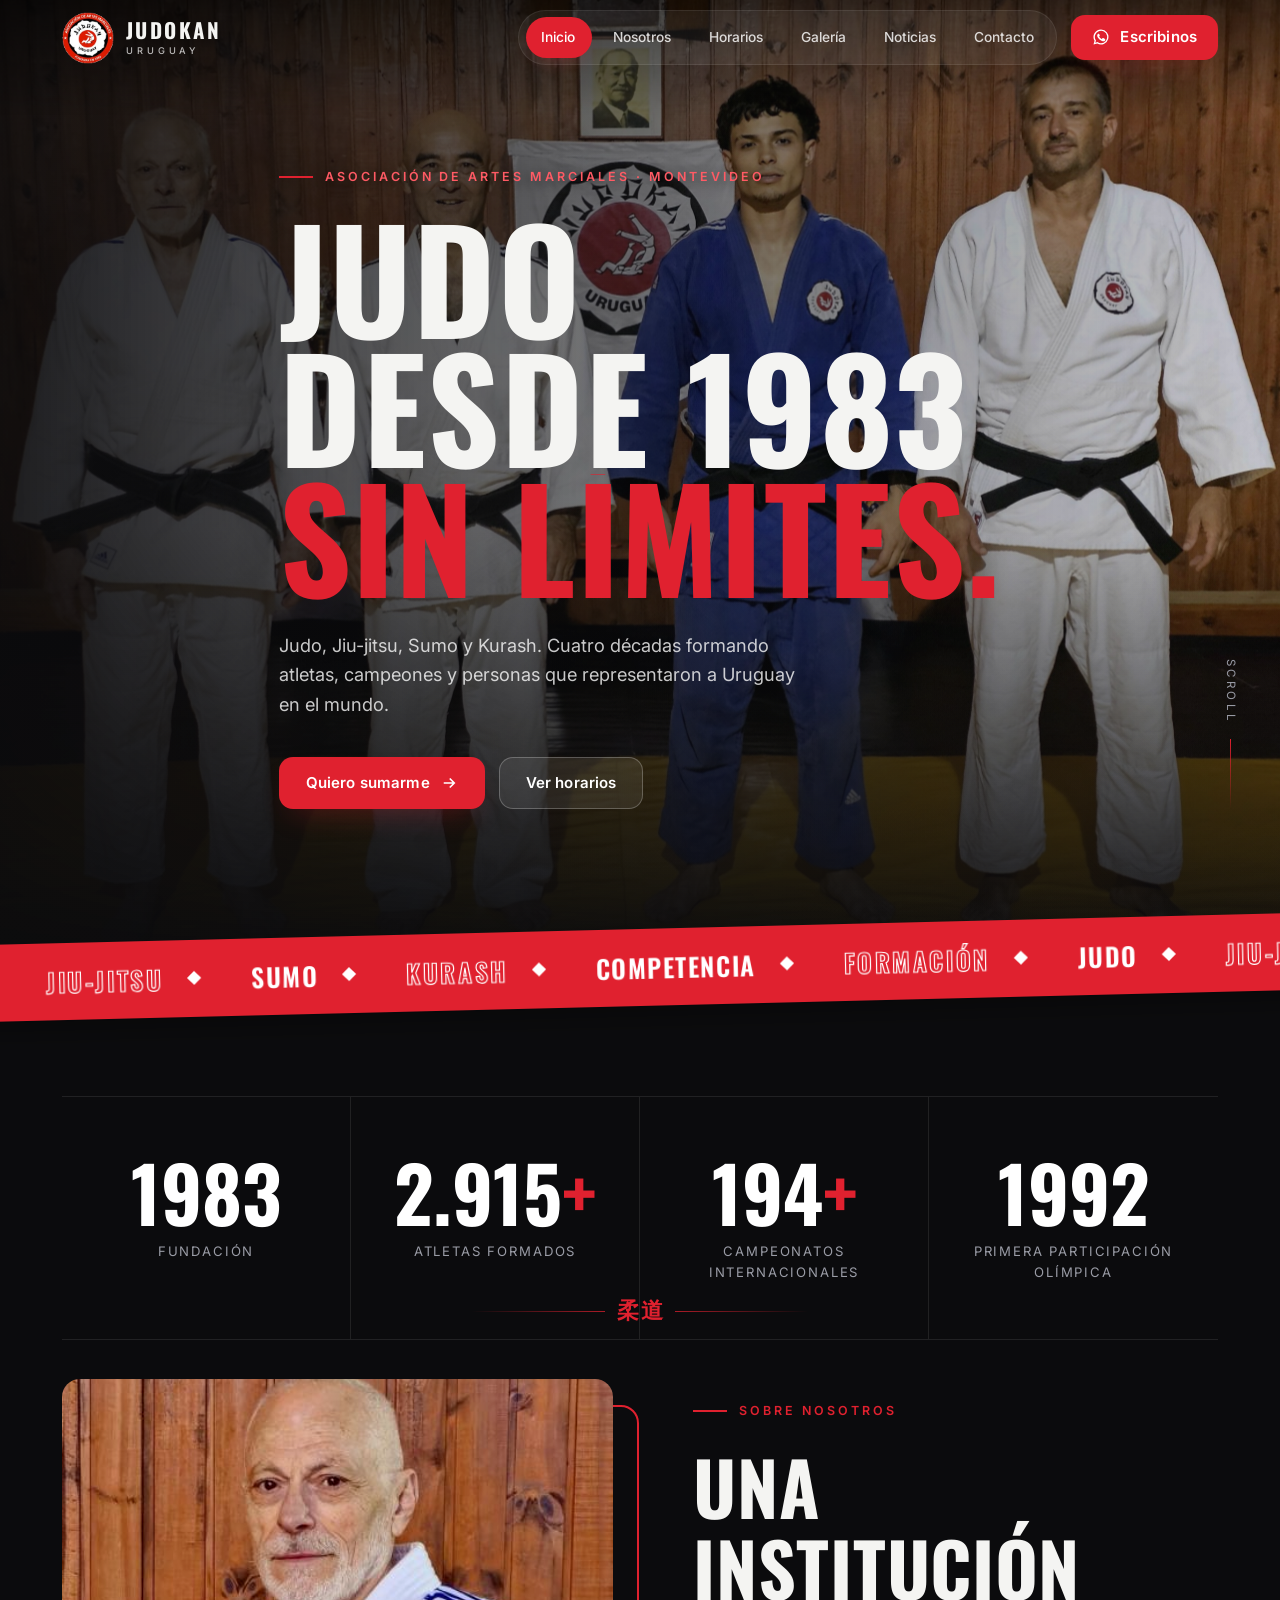
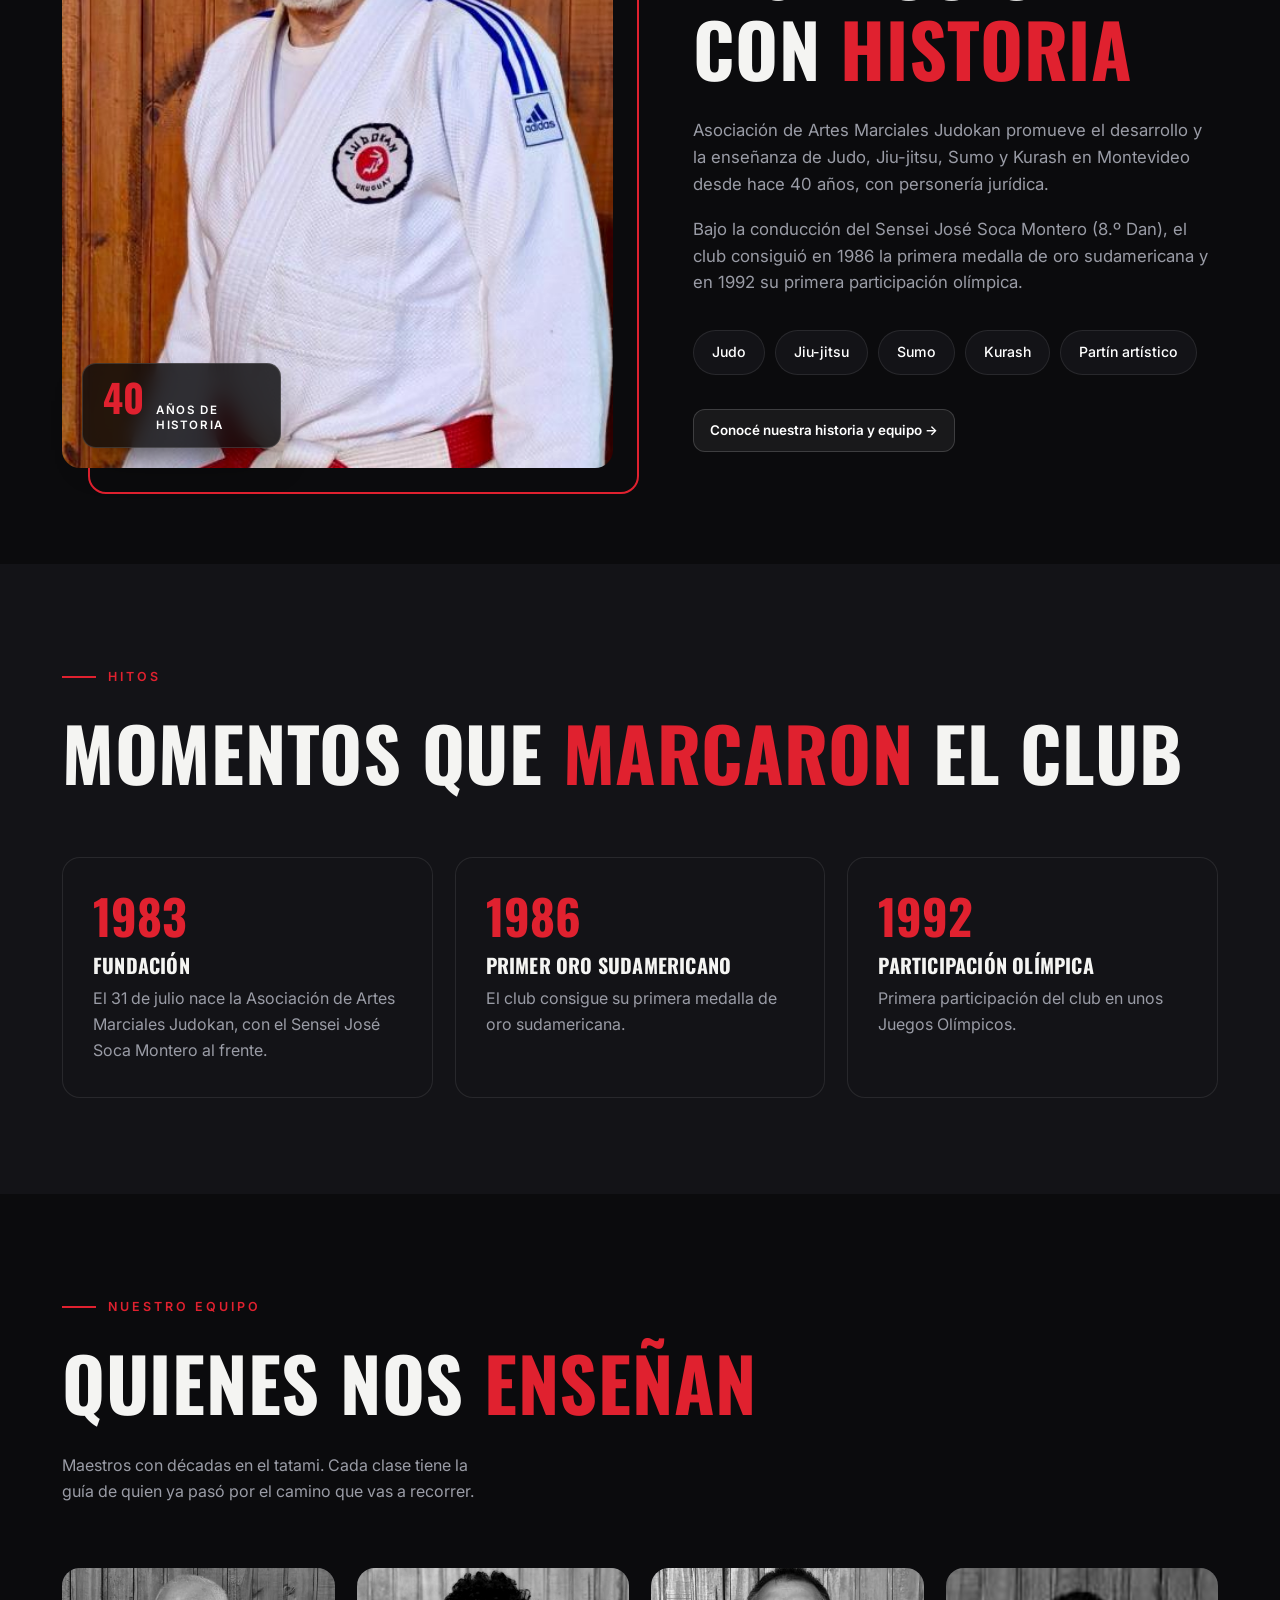
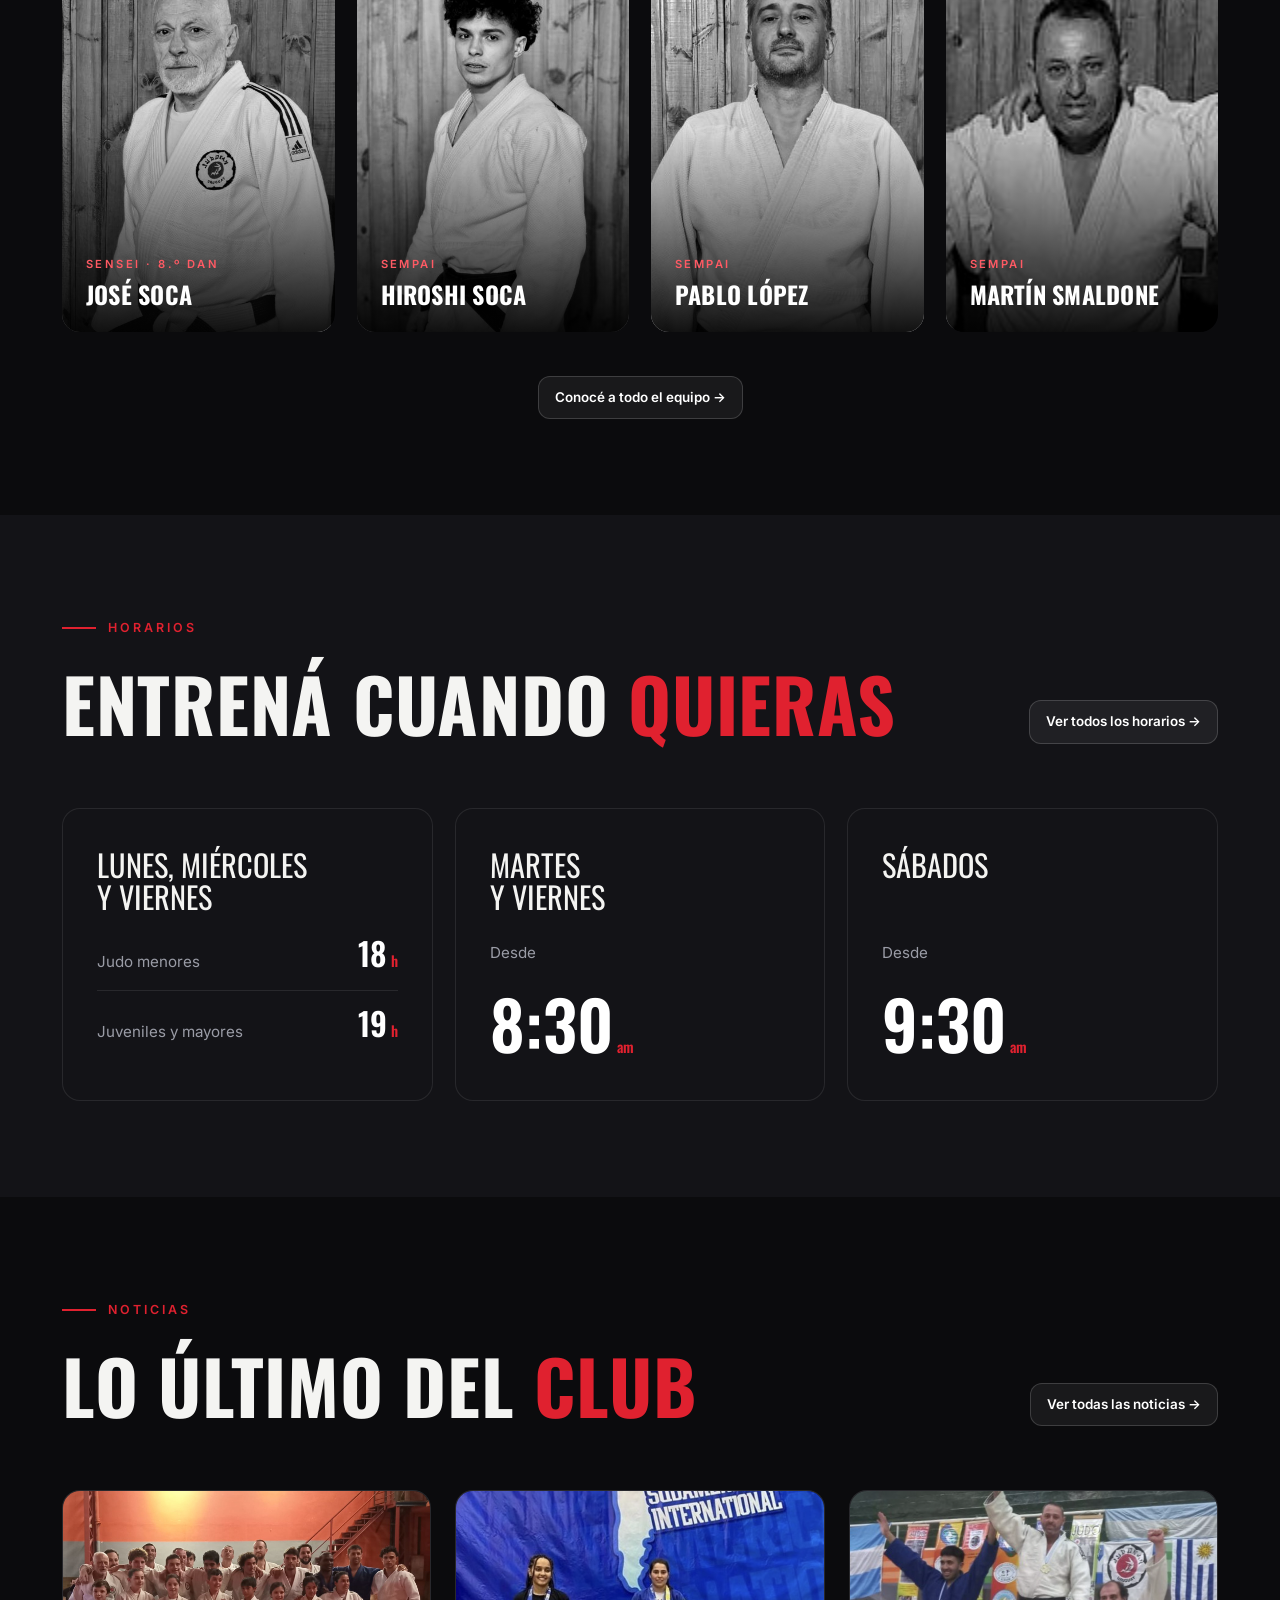
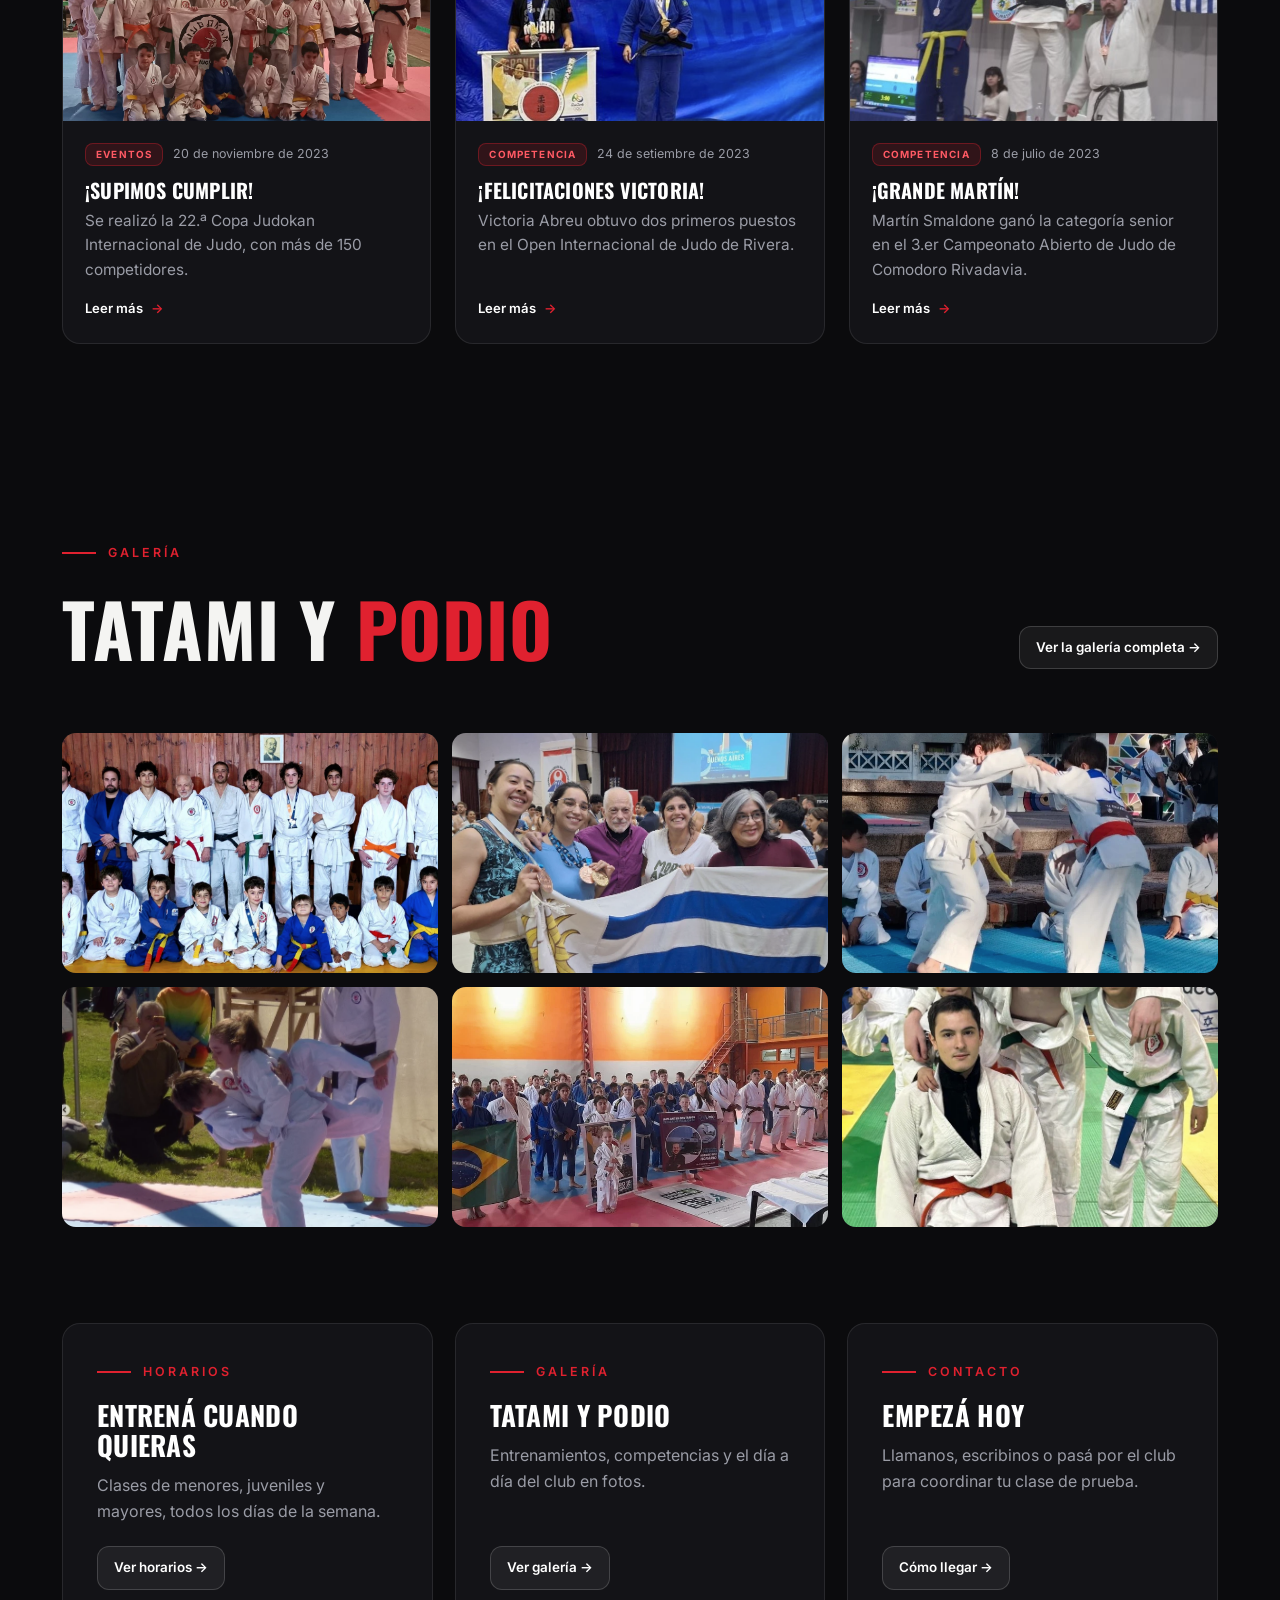
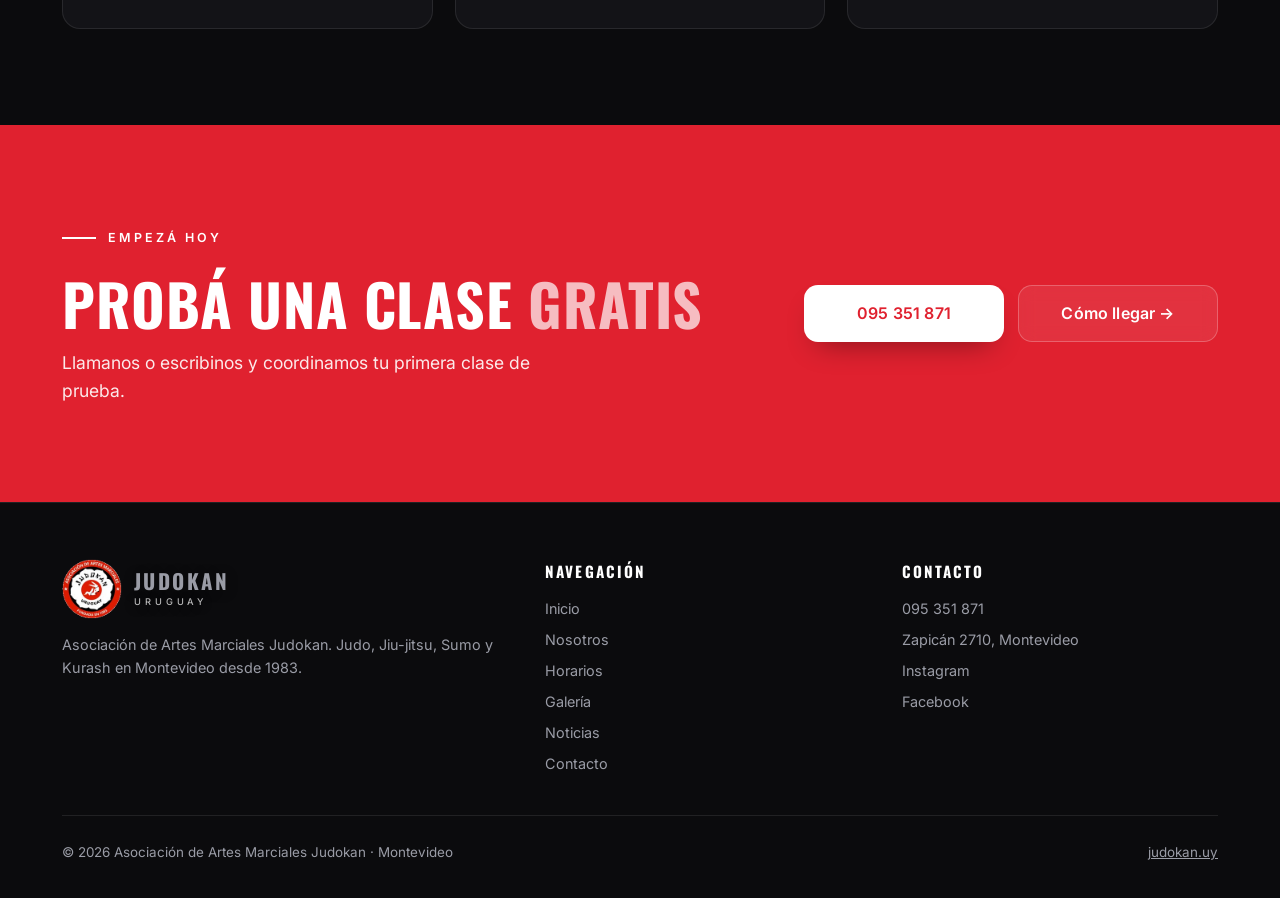
==== commit d381e476: "Divisor kanji más compacto y entrada suave de la portada Co-Authored-By: Claude Haiku 5.5 <noreply@a" ====
--- a/index.html
+++ b/index.html
@@ -10,7 +10,7 @@
 <link rel="preconnect" href="https://fonts.googleapis.com">
 <link rel="preconnect" href="https://fonts.gstatic.com" crossorigin>
 <link href="https://fonts.googleapis.com/css2?family=Oswald:wght@500;600;700&family=Inter:wght@400;500;600;700&display=swap" rel="stylesheet">
-<link rel="stylesheet" href="css/styles.css?v=33">
+<link rel="stylesheet" href="css/styles.css?v=34">
 </head>
 <body data-page="inicio">
 
@@ -259,8 +259,8 @@
 
 <div id="site-footer"></div>
 
-<script src="js/layout.js?v=33"></script>
-<script src="js/main.js?v=33"></script>
-<script src="js/noticias.js?v=33"></script>
+<script src="js/layout.js?v=34"></script>
+<script src="js/main.js?v=34"></script>
+<script src="js/noticias.js?v=34"></script>
 </body>
 </html>
--- a/css/styles.css
+++ b/css/styles.css
@@ -108,7 +108,9 @@
 
 /* 6. Hero (inicio) -------------------------------------------------------- */
 .hero{position:relative;min-height:100vh;min-height:100svh;display:flex;align-items:flex-end;overflow:hidden;background:#000}
-.hero-bg{position:absolute;inset:-6%;background:url("../assets/jk_1.jpeg") center 25%/cover no-repeat;animation:kenburns 22s ease-in-out infinite alternate;will-change:transform}
+.hero-bg{position:absolute;inset:-6%;background:url("../assets/jk_1.jpeg") center 25%/cover no-repeat;animation:kenburns 22s ease-in-out infinite alternate,heroIn 2.6s var(--ease) .15s backwards;will-change:transform,opacity}
+/* Entrada de la portada: aparece desde negro y se asienta desde un leve zoom */
+@keyframes heroIn{from{opacity:0;transform:scale(1.1)}to{opacity:1;transform:scale(1)}}
 .hero::after{content:"";position:absolute;inset:0;background:linear-gradient(90deg,rgba(11,11,13,.92) 0%,rgba(11,11,13,.55) 50%,rgba(11,11,13,.2) 100%),linear-gradient(0deg,var(--bg) 0%,rgba(11,11,13,0) 45%)}
 .hero-content{position:relative;z-index:2;padding-top:160px;padding-bottom:150px;max-width:920px}
 .hero h1{font-size:clamp(3.6rem,11vw,9.4rem);line-height:.86;font-weight:700}
@@ -144,7 +146,7 @@
    .divider-kanji   minimalista: 柔道 entre dos líneas rojas
    .divider-quote   lema grande con contorno
    .divider-band    banda negra inclinada (Sobre nosotros) */
-.divider-kanji{display:flex;align-items:center;gap:12px;max-width:380px;margin:56px auto;padding:0 22px}
+.divider-kanji{display:flex;align-items:center;gap:12px;max-width:380px;margin:-40px auto;padding:0 22px}
 .divider-kanji::before,.divider-kanji::after{content:"";flex:1;height:1px;background:linear-gradient(90deg,transparent,rgba(224,33,47,.75))}
 .divider-kanji::after{background:linear-gradient(270deg,transparent,rgba(224,33,47,.75))}
 .divider-kanji span{font-family:"Yu Gothic","Meiryo","Hiragino Sans",sans-serif;font-size:1.4rem;font-weight:700;line-height:1;letter-spacing:.12em;margin-right:-.12em;color:var(--red);white-space:nowrap;flex:0 0 auto}
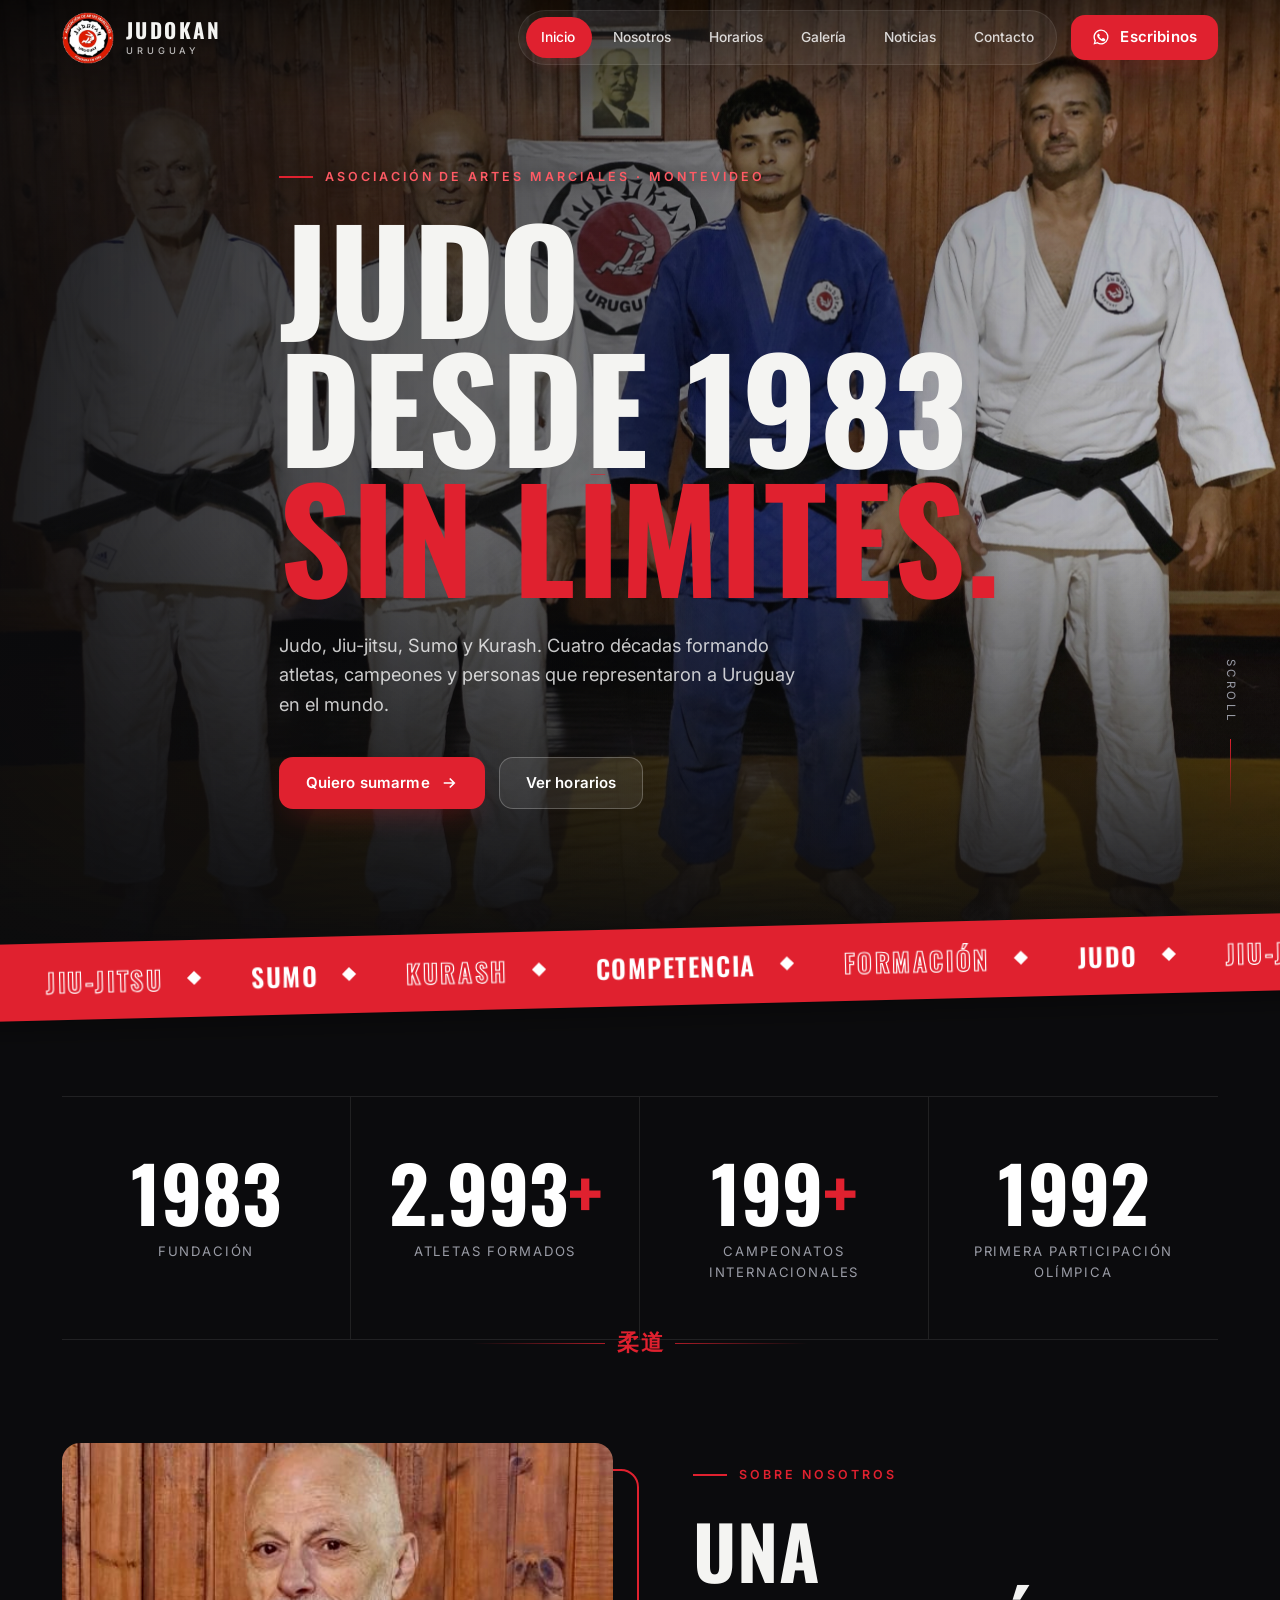
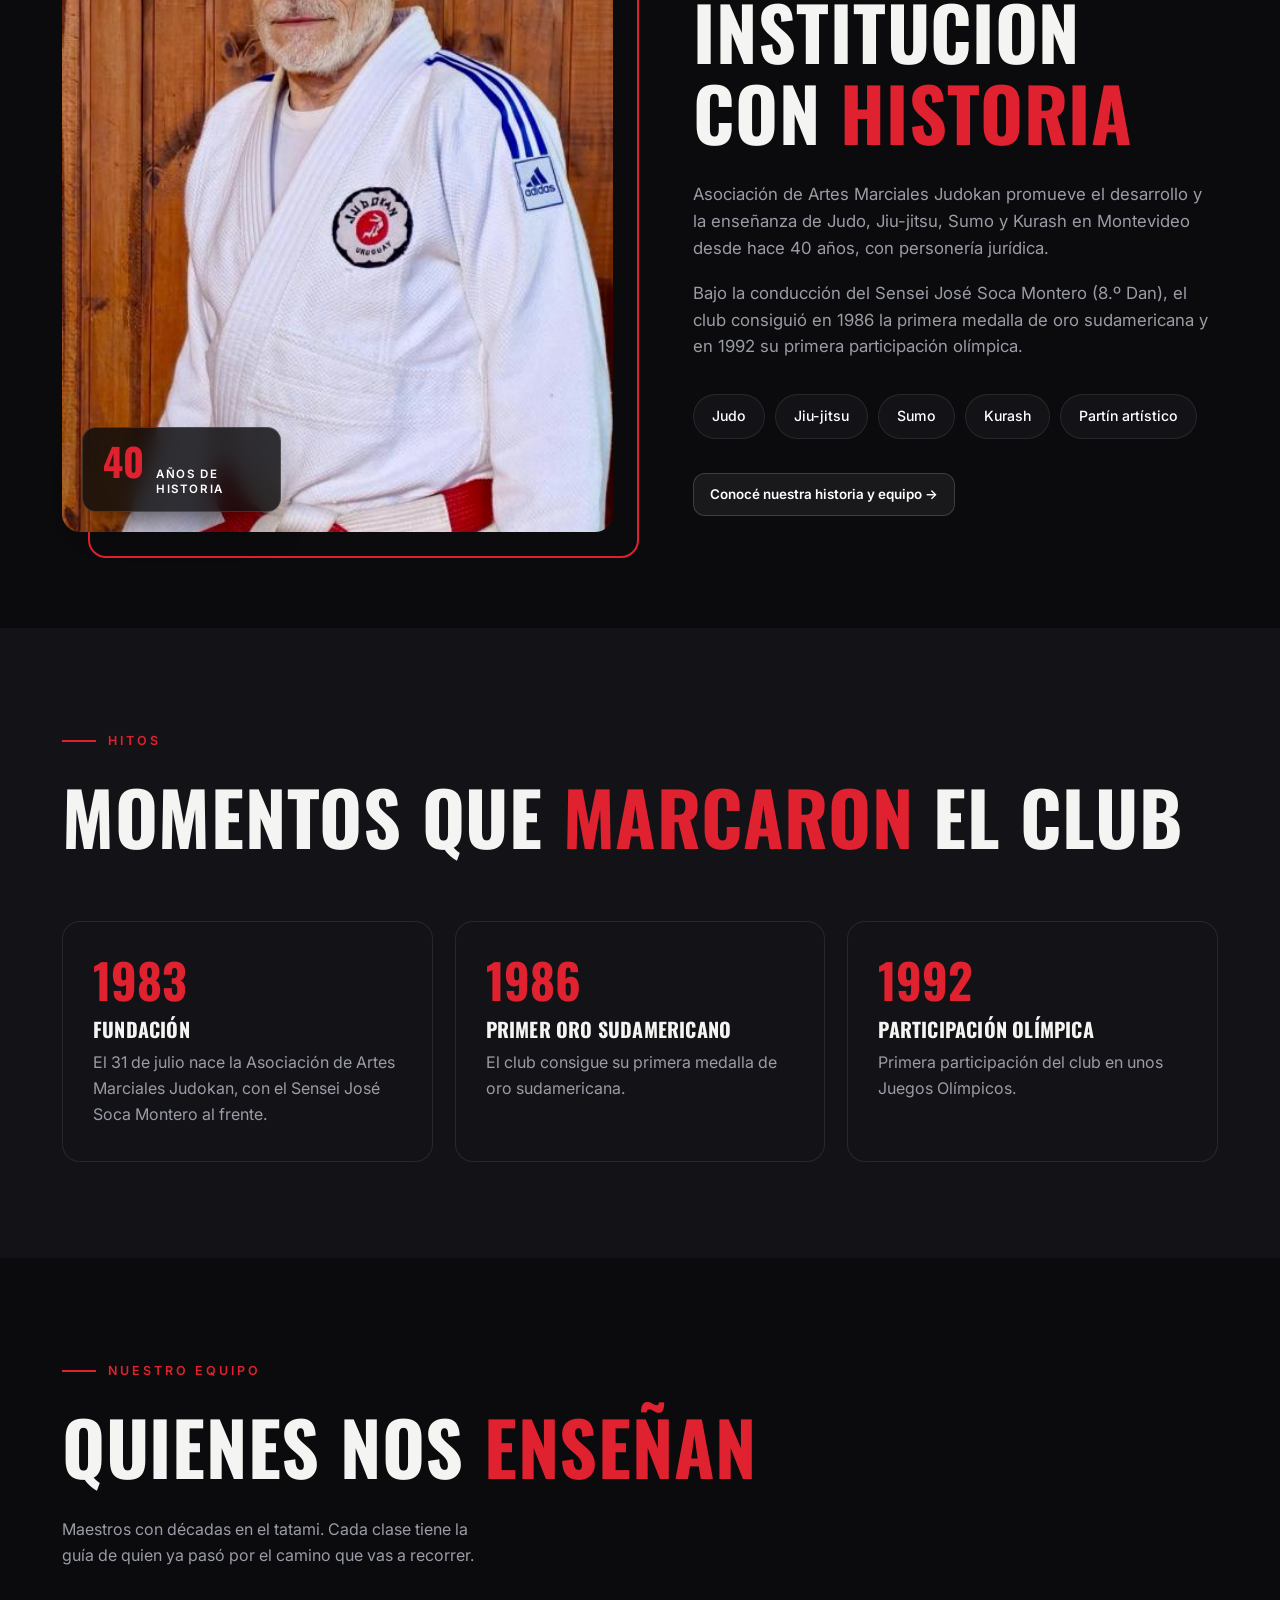
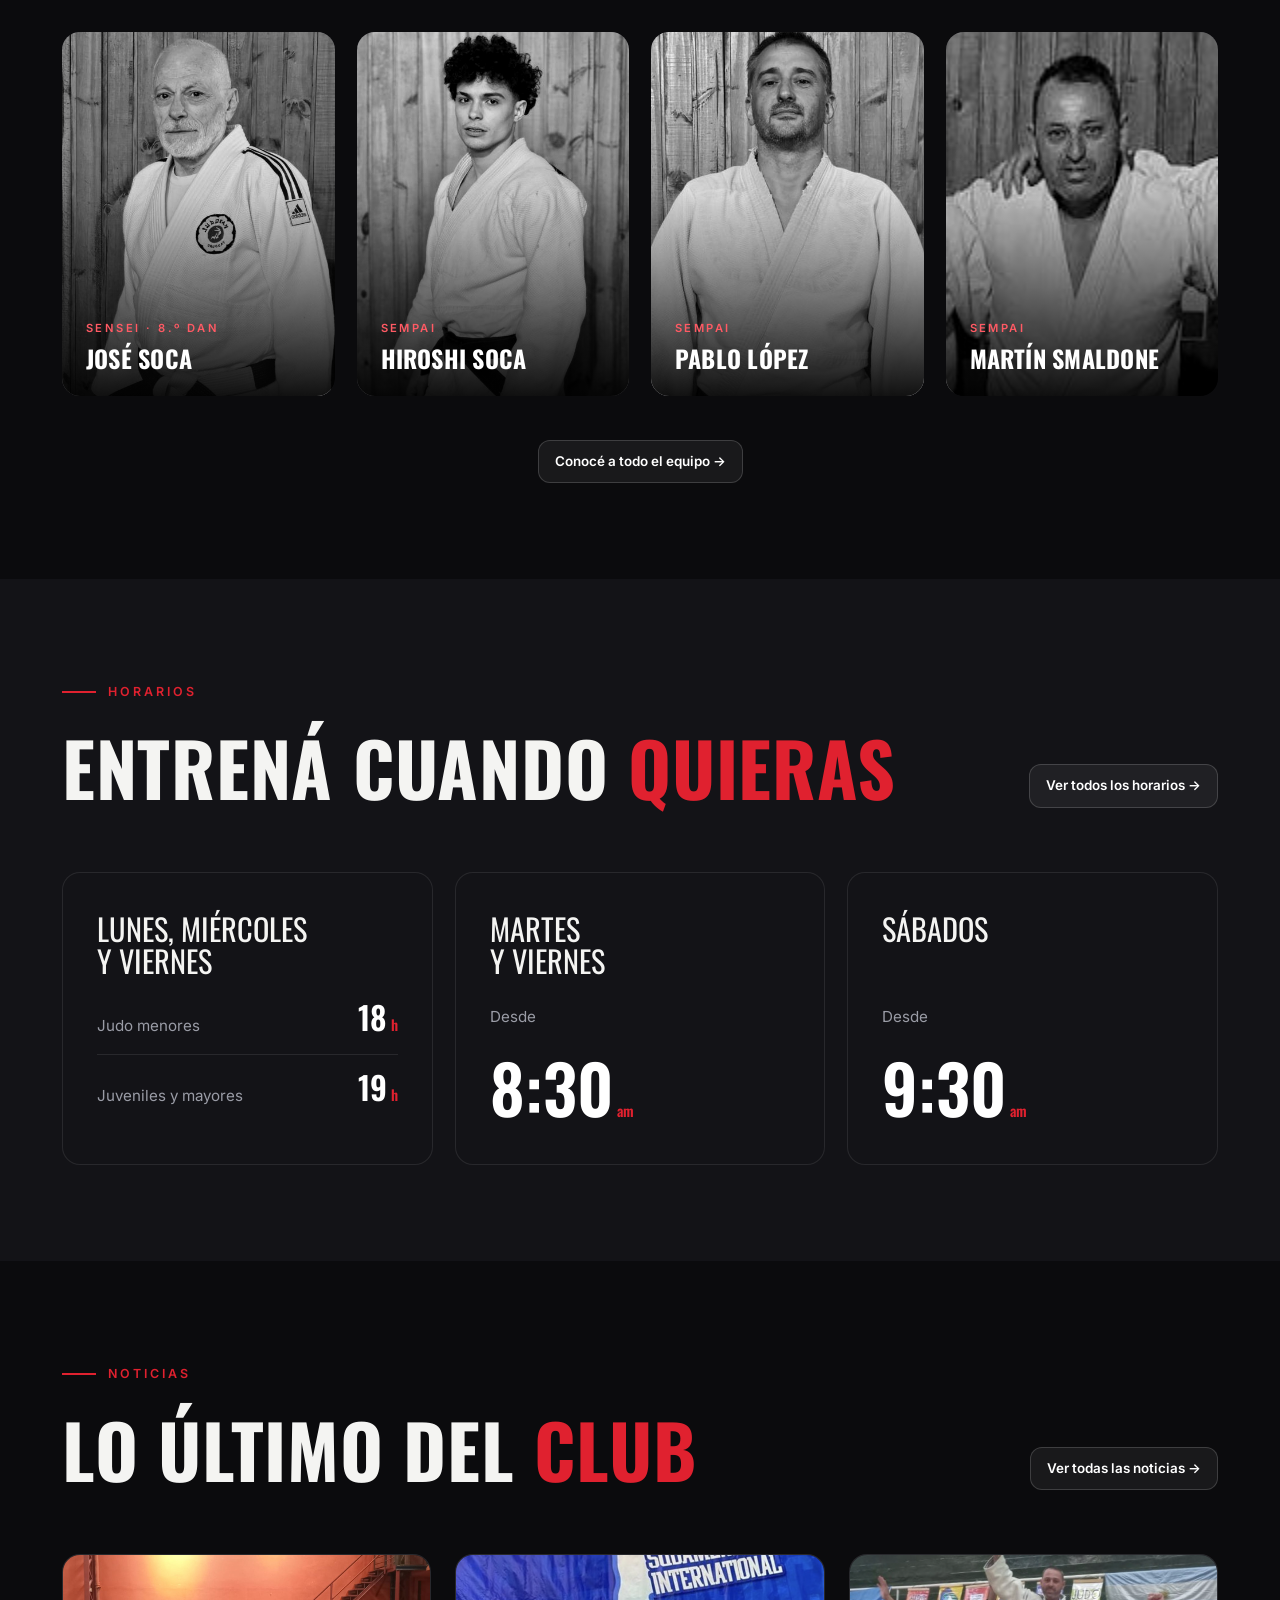
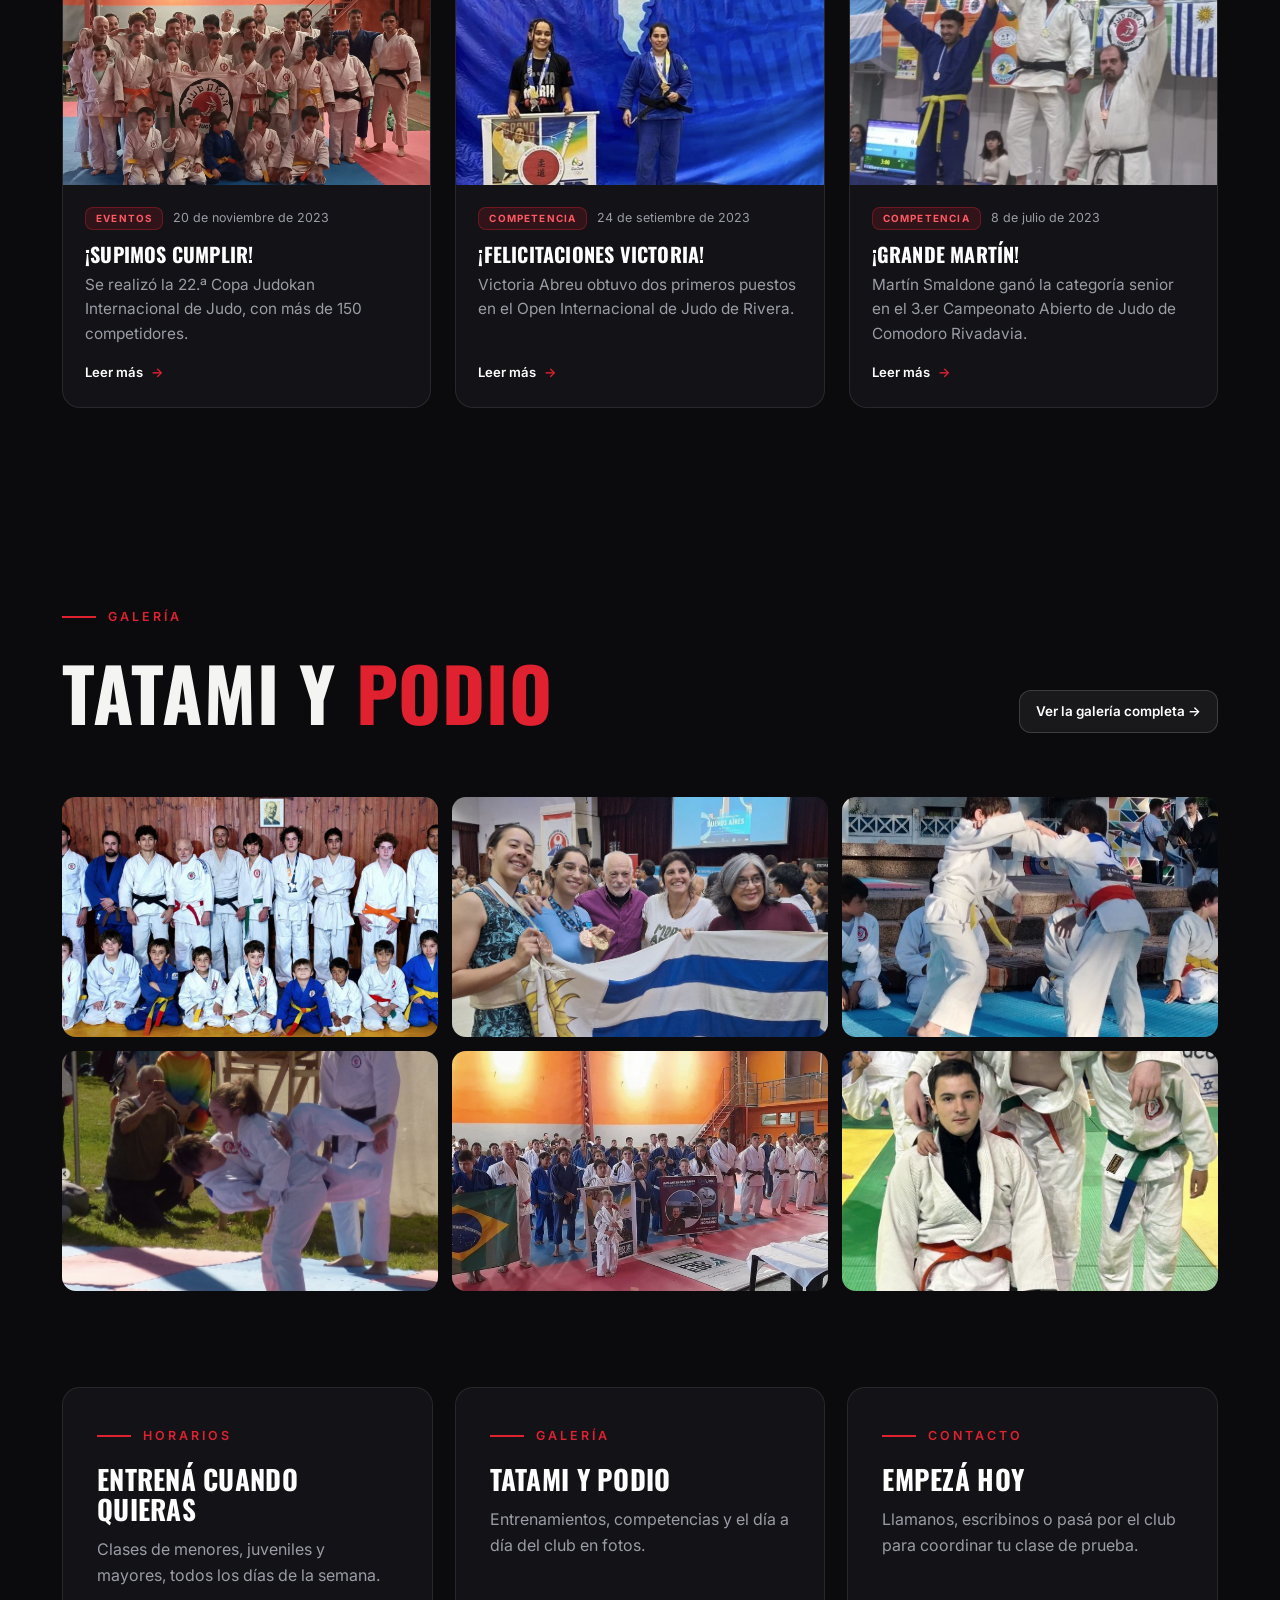
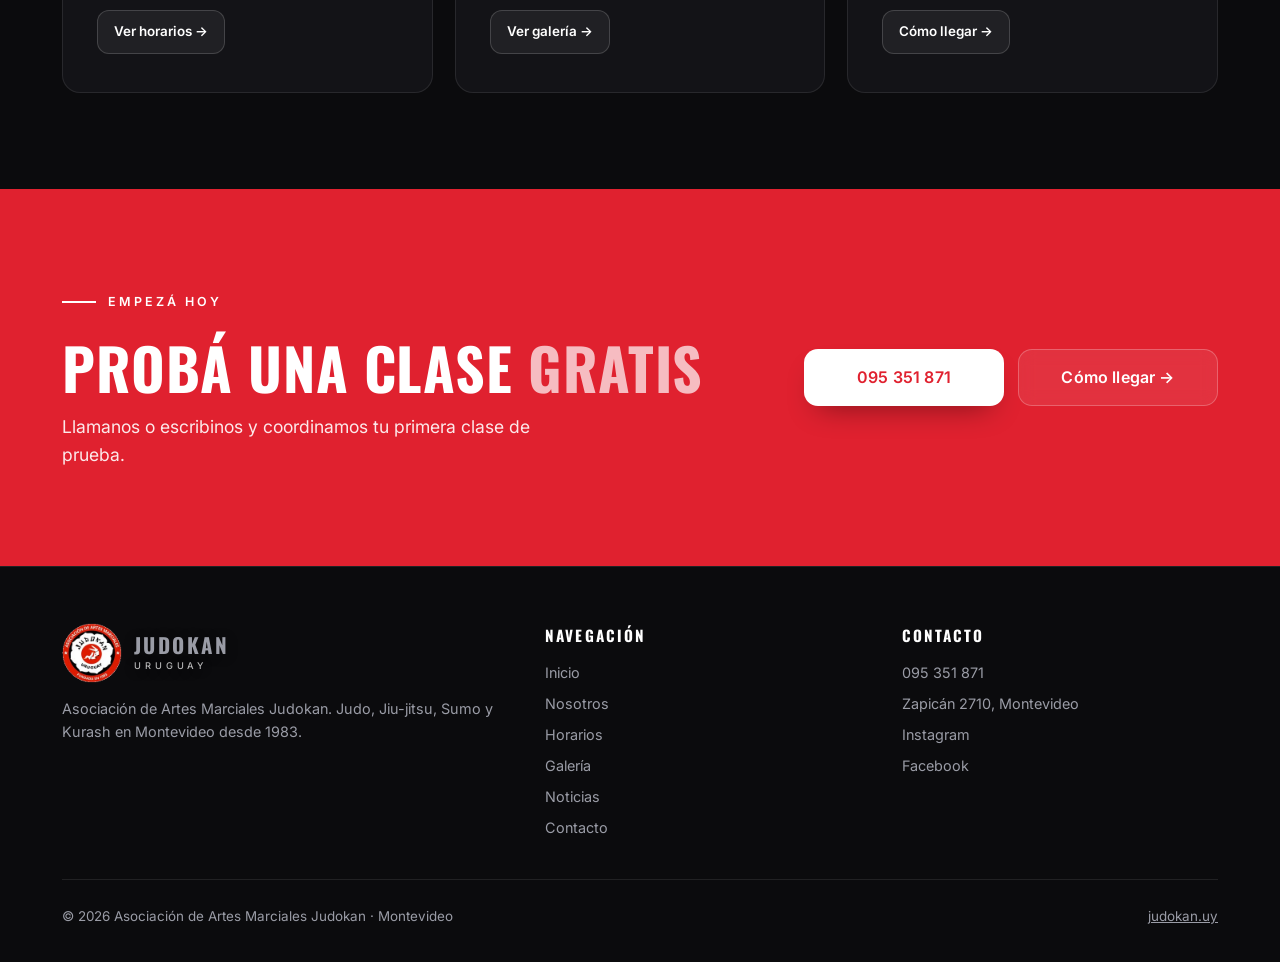
==== commit 375e5d06: "Metadatos para compartir (Open Graph y Twitter) con imagen 1200x630; enlaces canónicos Co-Authored-B" ====
--- a/index.html
+++ b/index.html
@@ -6,11 +6,26 @@
 <meta http-equiv="Cache-Control" content="no-cache">
 <title>Judokan Uruguay | Judo, Jiu-jitsu, Sumo y Kurash en Montevideo</title>
 <meta name="description" content="Asociación de Artes Marciales Judokan, Montevideo. Judo, Jiu-jitsu, Sumo y Kurash desde 1983. Horarios, noticias y contacto.">
+<link rel="canonical" href="https://manu-alz.github.io/Judokan/">
+<meta property="og:type" content="website">
+<meta property="og:site_name" content="Judokan Uruguay">
+<meta property="og:locale" content="es_UY">
+<meta property="og:title" content="Judokan Uruguay | Judo, Jiu-jitsu, Sumo y Kurash en Montevideo">
+<meta property="og:description" content="Asociación de Artes Marciales Judokan, Montevideo. Judo, Jiu-jitsu, Sumo y Kurash desde 1983. Horarios, noticias y contacto.">
+<meta property="og:url" content="https://manu-alz.github.io/Judokan/">
+<meta property="og:image" content="https://manu-alz.github.io/Judokan/assets/og-image.jpg">
+<meta property="og:image:width" content="1200">
+<meta property="og:image:height" content="630">
+<meta property="og:image:alt" content="Judokan Uruguay, asociación de artes marciales en Montevideo">
+<meta name="twitter:card" content="summary_large_image">
+<meta name="twitter:title" content="Judokan Uruguay | Judo, Jiu-jitsu, Sumo y Kurash en Montevideo">
+<meta name="twitter:description" content="Asociación de Artes Marciales Judokan, Montevideo. Judo, Jiu-jitsu, Sumo y Kurash desde 1983. Horarios, noticias y contacto.">
+<meta name="twitter:image" content="https://manu-alz.github.io/Judokan/assets/og-image.jpg">
 <link rel="icon" href="assets/logo.png">
 <link rel="preconnect" href="https://fonts.googleapis.com">
 <link rel="preconnect" href="https://fonts.gstatic.com" crossorigin>
 <link href="https://fonts.googleapis.com/css2?family=Oswald:wght@500;600;700&family=Inter:wght@400;500;600;700&display=swap" rel="stylesheet">
-<link rel="stylesheet" href="css/styles.css?v=34">
+<link rel="stylesheet" href="css/styles.css?v=35">
 </head>
 <body data-page="inicio">
 
@@ -259,8 +274,8 @@
 
 <div id="site-footer"></div>
 
-<script src="js/layout.js?v=34"></script>
-<script src="js/main.js?v=34"></script>
-<script src="js/noticias.js?v=34"></script>
+<script src="js/layout.js?v=35"></script>
+<script src="js/main.js?v=35"></script>
+<script src="js/noticias.js?v=35"></script>
 </body>
 </html>
--- a/css/styles.css
+++ b/css/styles.css
@@ -146,7 +146,7 @@
    .divider-kanji   minimalista: 柔道 entre dos líneas rojas
    .divider-quote   lema grande con contorno
    .divider-band    banda negra inclinada (Sobre nosotros) */
-.divider-kanji{display:flex;align-items:center;gap:12px;max-width:380px;margin:-40px auto;padding:0 22px}
+.divider-kanji{display:flex;align-items:center;gap:12px;max-width:380px;margin:-8px auto;padding:0 22px}
 .divider-kanji::before,.divider-kanji::after{content:"";flex:1;height:1px;background:linear-gradient(90deg,transparent,rgba(224,33,47,.75))}
 .divider-kanji::after{background:linear-gradient(270deg,transparent,rgba(224,33,47,.75))}
 .divider-kanji span{font-family:"Yu Gothic","Meiryo","Hiragino Sans",sans-serif;font-size:1.4rem;font-weight:700;line-height:1;letter-spacing:.12em;margin-right:-.12em;color:var(--red);white-space:nowrap;flex:0 0 auto}
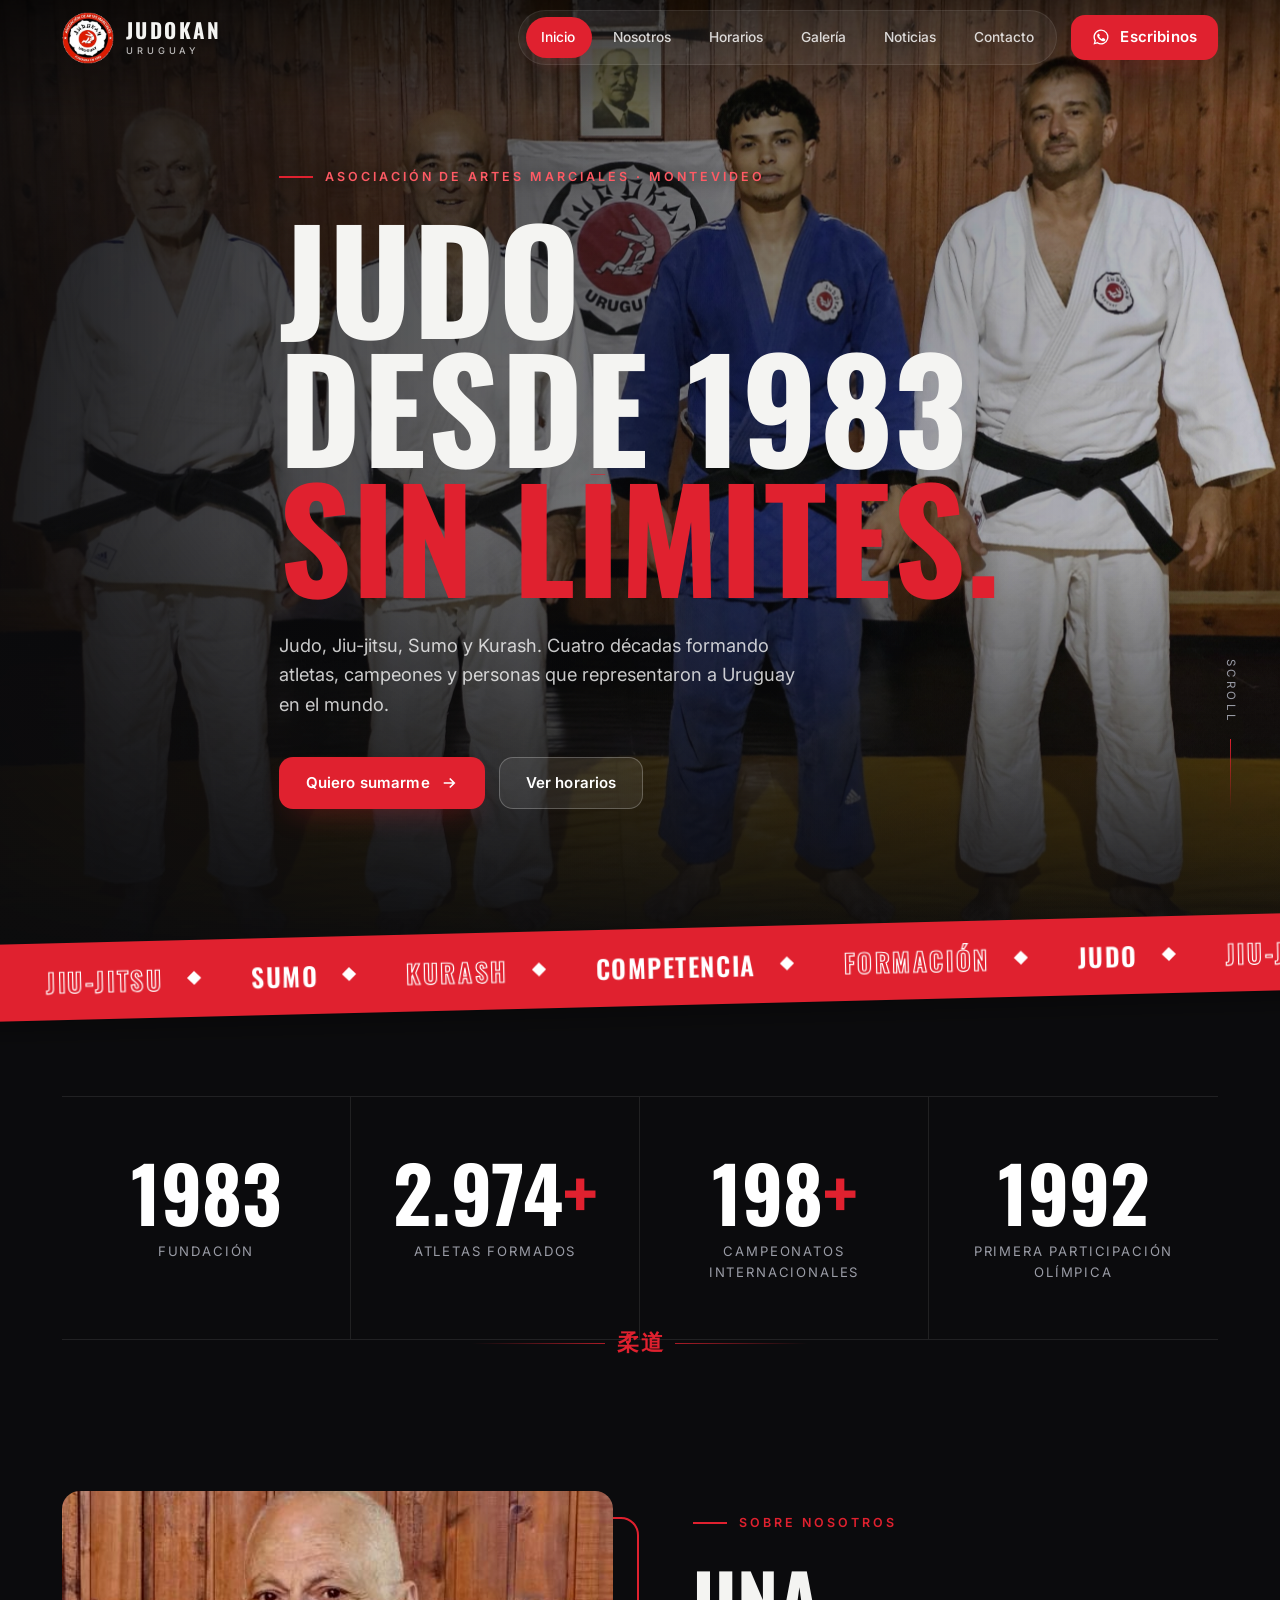
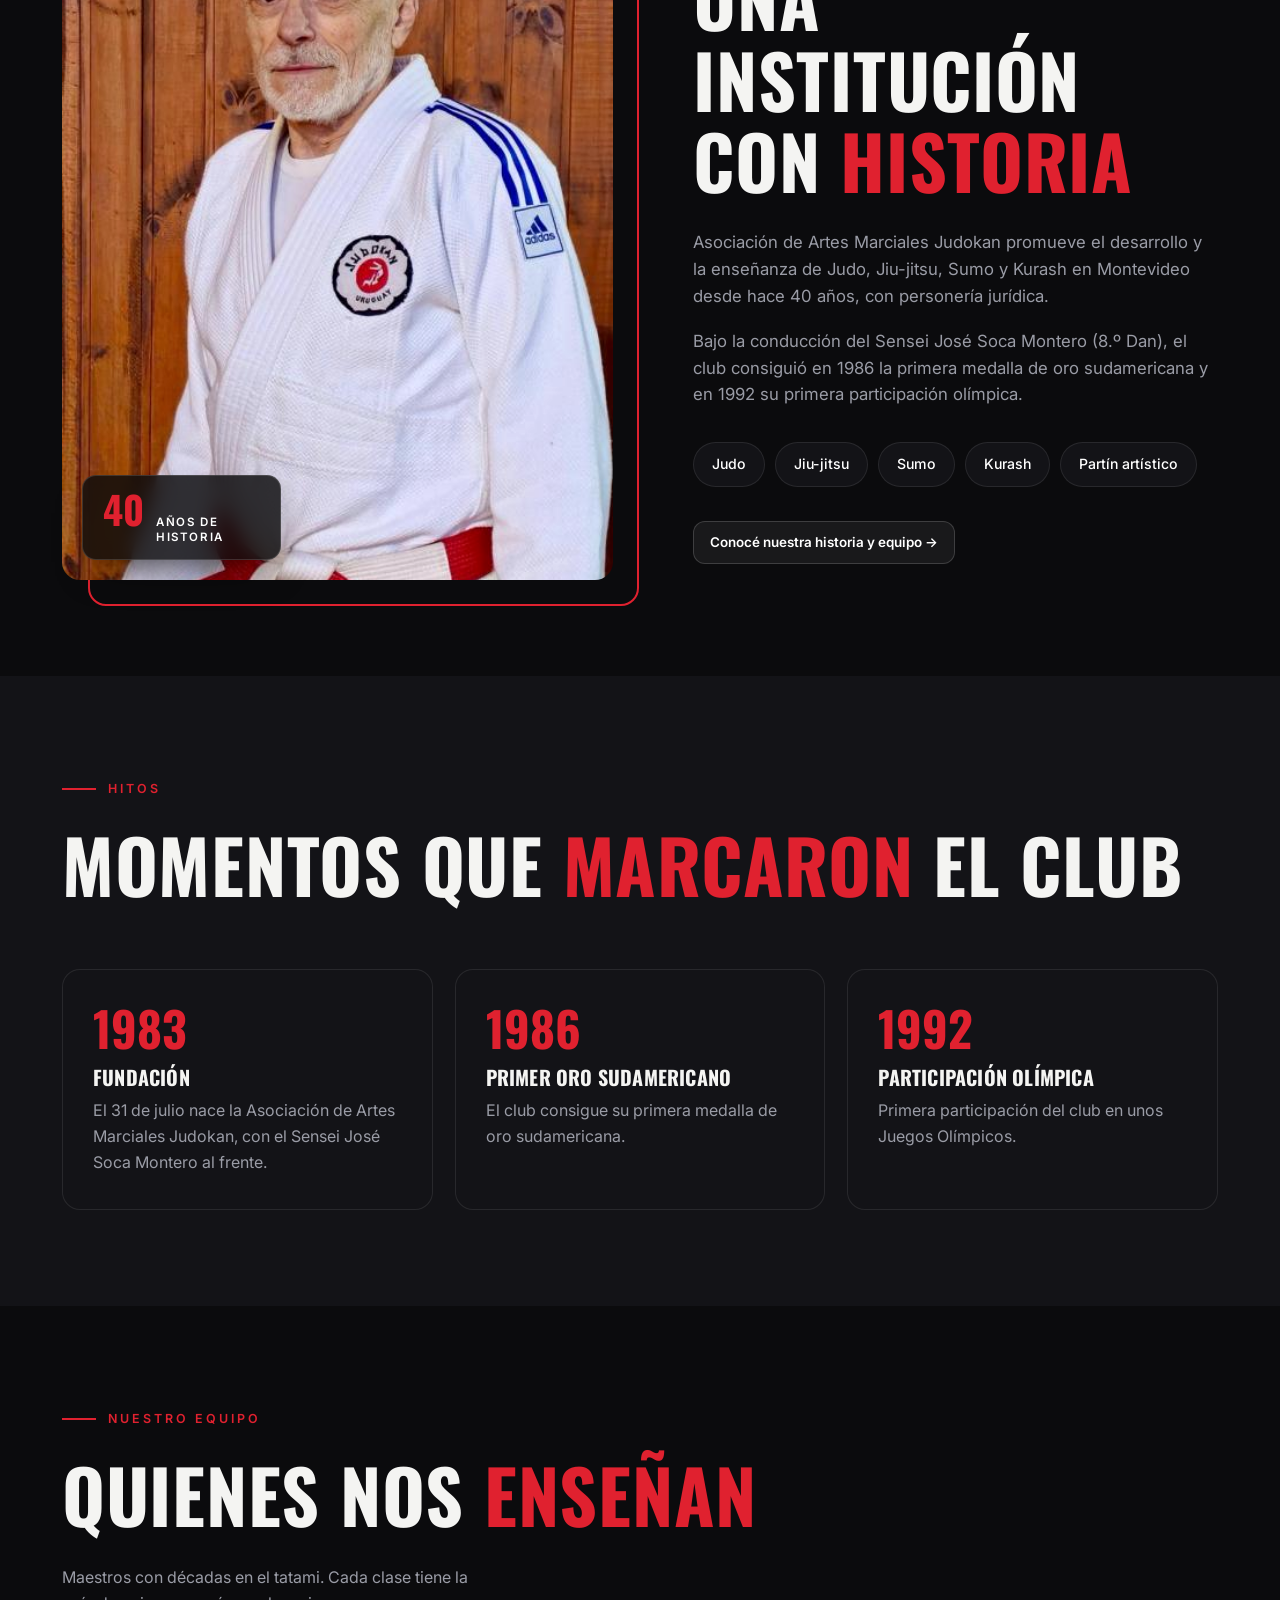
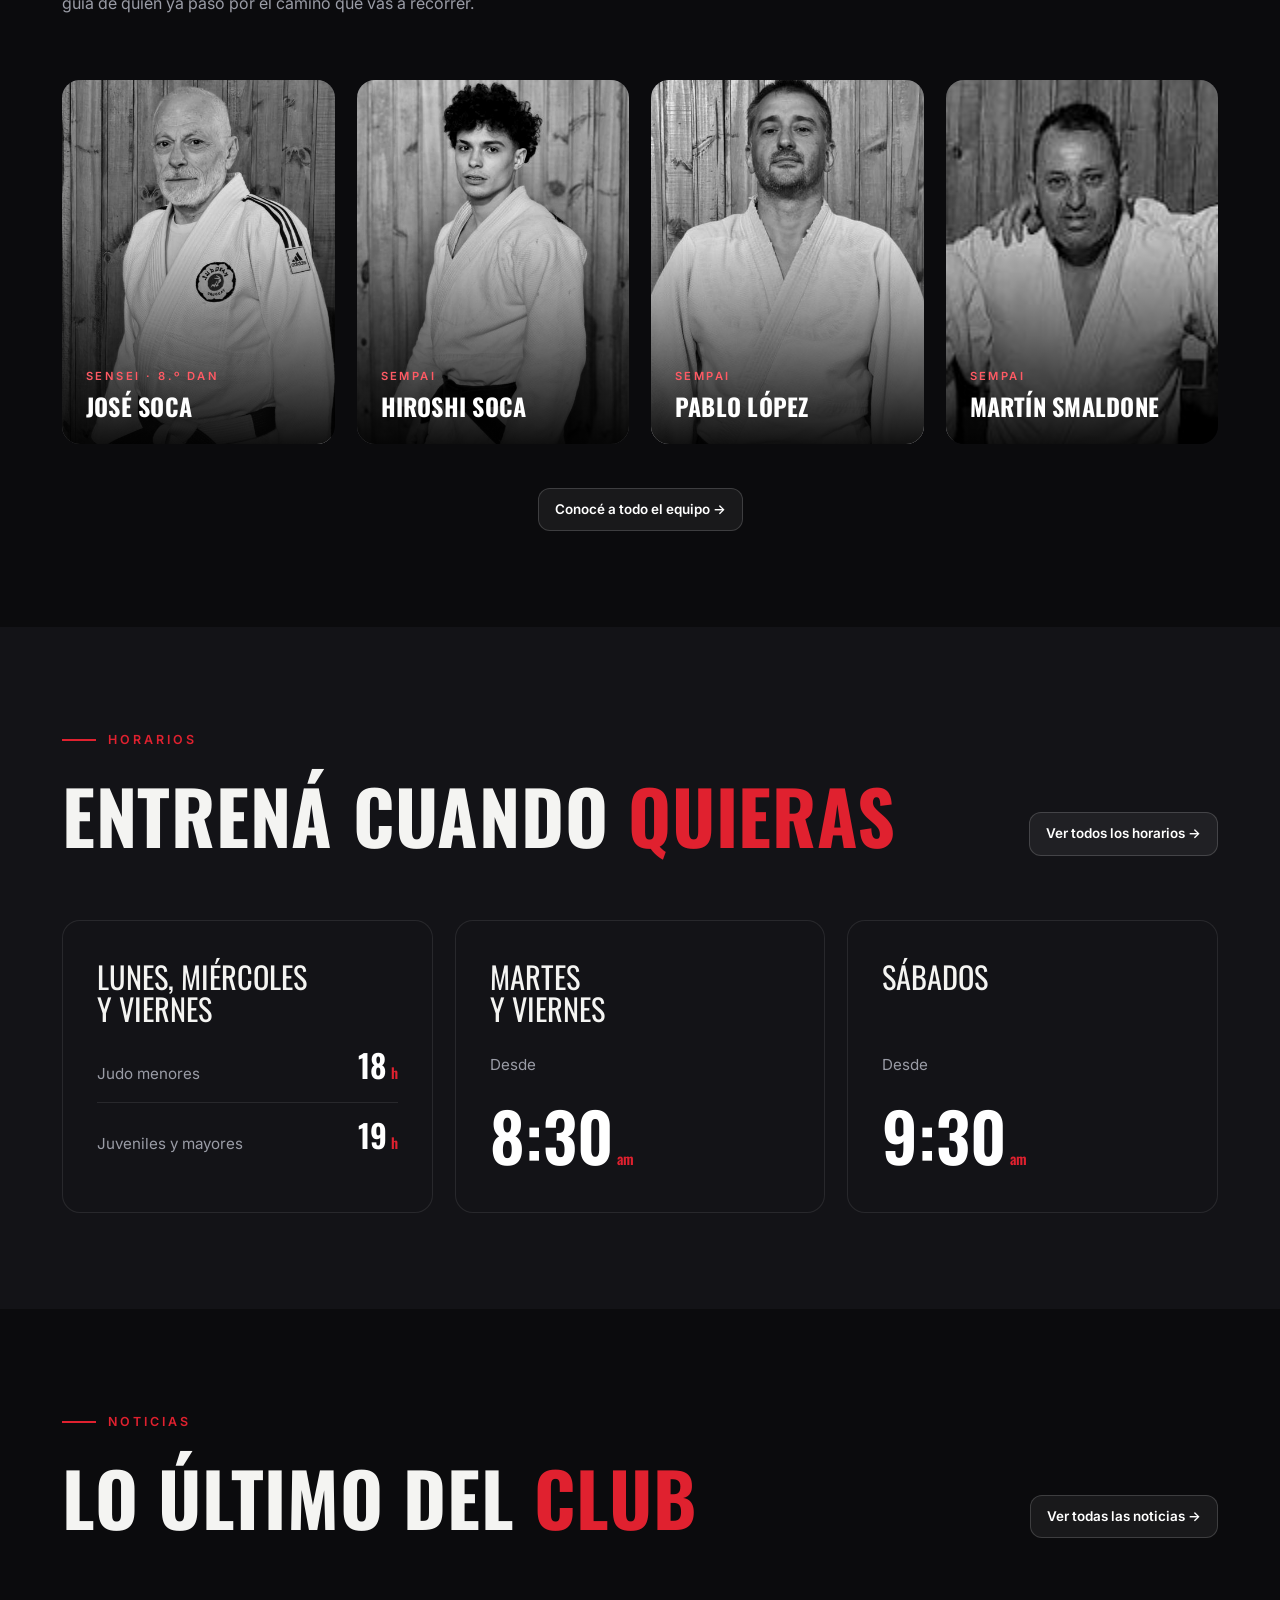
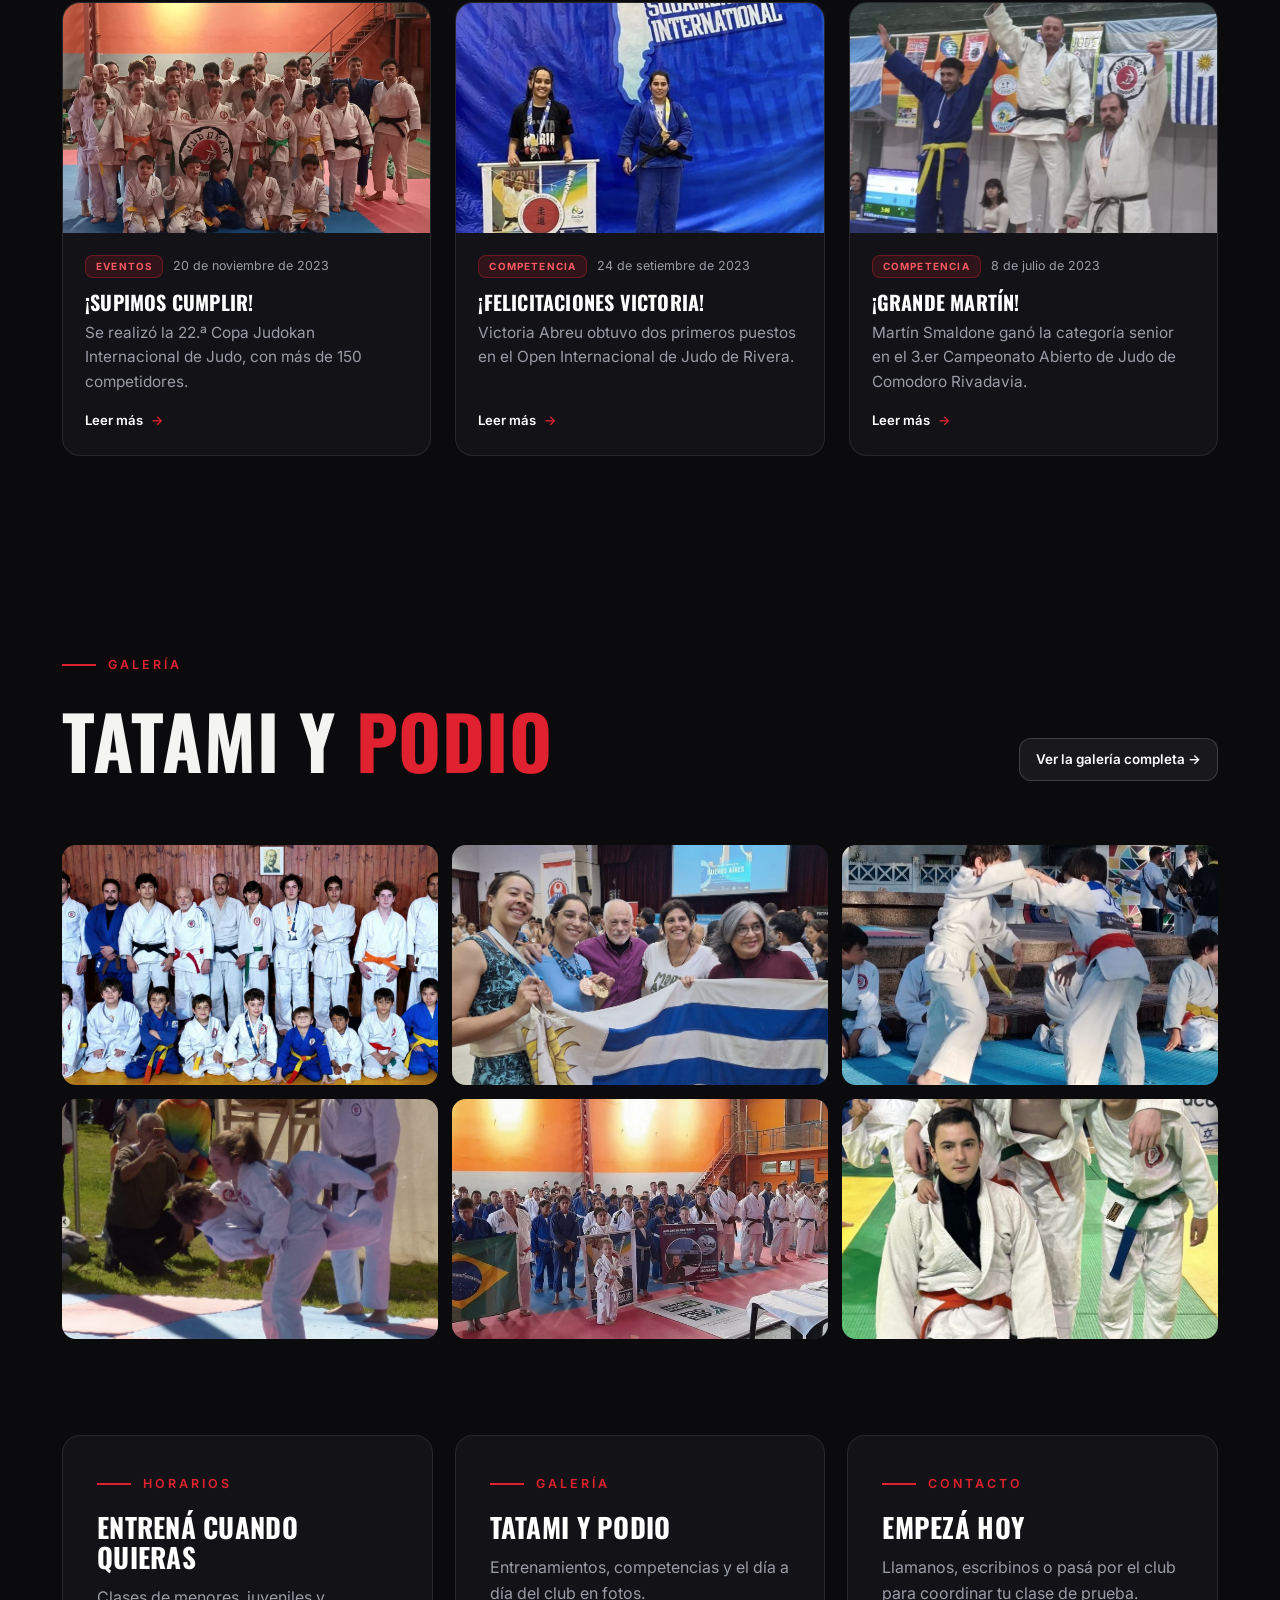
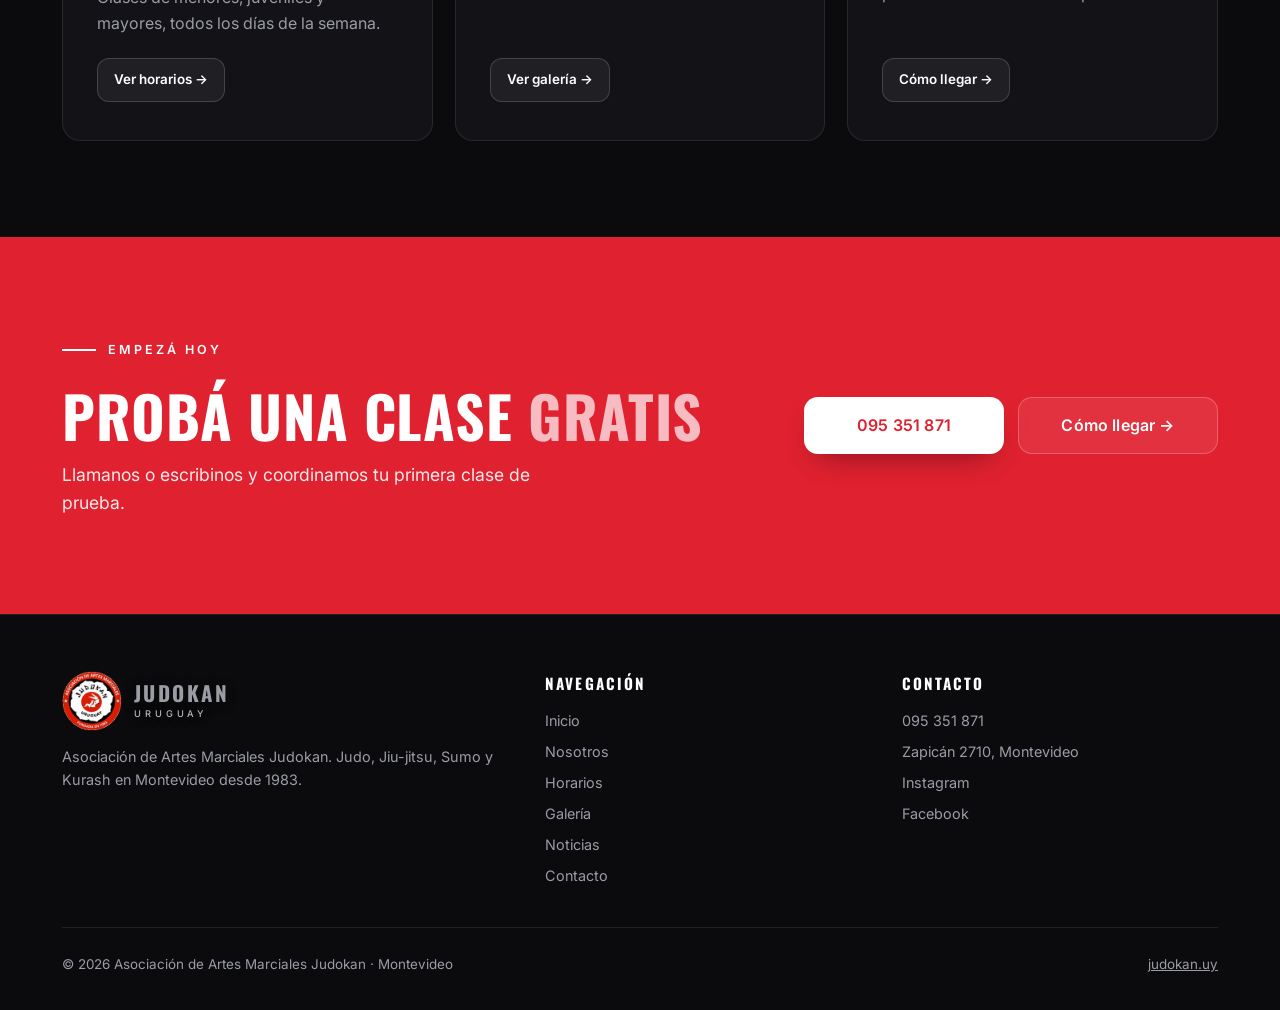
==== commit 65aed6f8: "Divisor kanji: deja de superponerse con la sección roja Co-Authored-By: Claude Haiku 5.5 <noreply@an" ====
--- a/index.html
+++ b/index.html
@@ -25,7 +25,7 @@
 <link rel="preconnect" href="https://fonts.googleapis.com">
 <link rel="preconnect" href="https://fonts.gstatic.com" crossorigin>
 <link href="https://fonts.googleapis.com/css2?family=Oswald:wght@500;600;700&family=Inter:wght@400;500;600;700&display=swap" rel="stylesheet">
-<link rel="stylesheet" href="css/styles.css?v=35">
+<link rel="stylesheet" href="css/styles.css?v=36">
 </head>
 <body data-page="inicio">
 
@@ -274,8 +274,8 @@
 
 <div id="site-footer"></div>
 
-<script src="js/layout.js?v=35"></script>
-<script src="js/main.js?v=35"></script>
-<script src="js/noticias.js?v=35"></script>
+<script src="js/layout.js?v=36"></script>
+<script src="js/main.js?v=36"></script>
+<script src="js/noticias.js?v=36"></script>
 </body>
 </html>
--- a/css/styles.css
+++ b/css/styles.css
@@ -146,7 +146,7 @@
    .divider-kanji   minimalista: 柔道 entre dos líneas rojas
    .divider-quote   lema grande con contorno
    .divider-band    banda negra inclinada (Sobre nosotros) */
-.divider-kanji{display:flex;align-items:center;gap:12px;max-width:380px;margin:-8px auto;padding:0 22px}
+.divider-kanji{display:flex;align-items:center;gap:12px;max-width:380px;margin:-8px auto 40px;padding:0 22px;position:relative;z-index:1}
 .divider-kanji::before,.divider-kanji::after{content:"";flex:1;height:1px;background:linear-gradient(90deg,transparent,rgba(224,33,47,.75))}
 .divider-kanji::after{background:linear-gradient(270deg,transparent,rgba(224,33,47,.75))}
 .divider-kanji span{font-family:"Yu Gothic","Meiryo","Hiragino Sans",sans-serif;font-size:1.4rem;font-weight:700;line-height:1;letter-spacing:.12em;margin-right:-.12em;color:var(--red);white-space:nowrap;flex:0 0 auto}
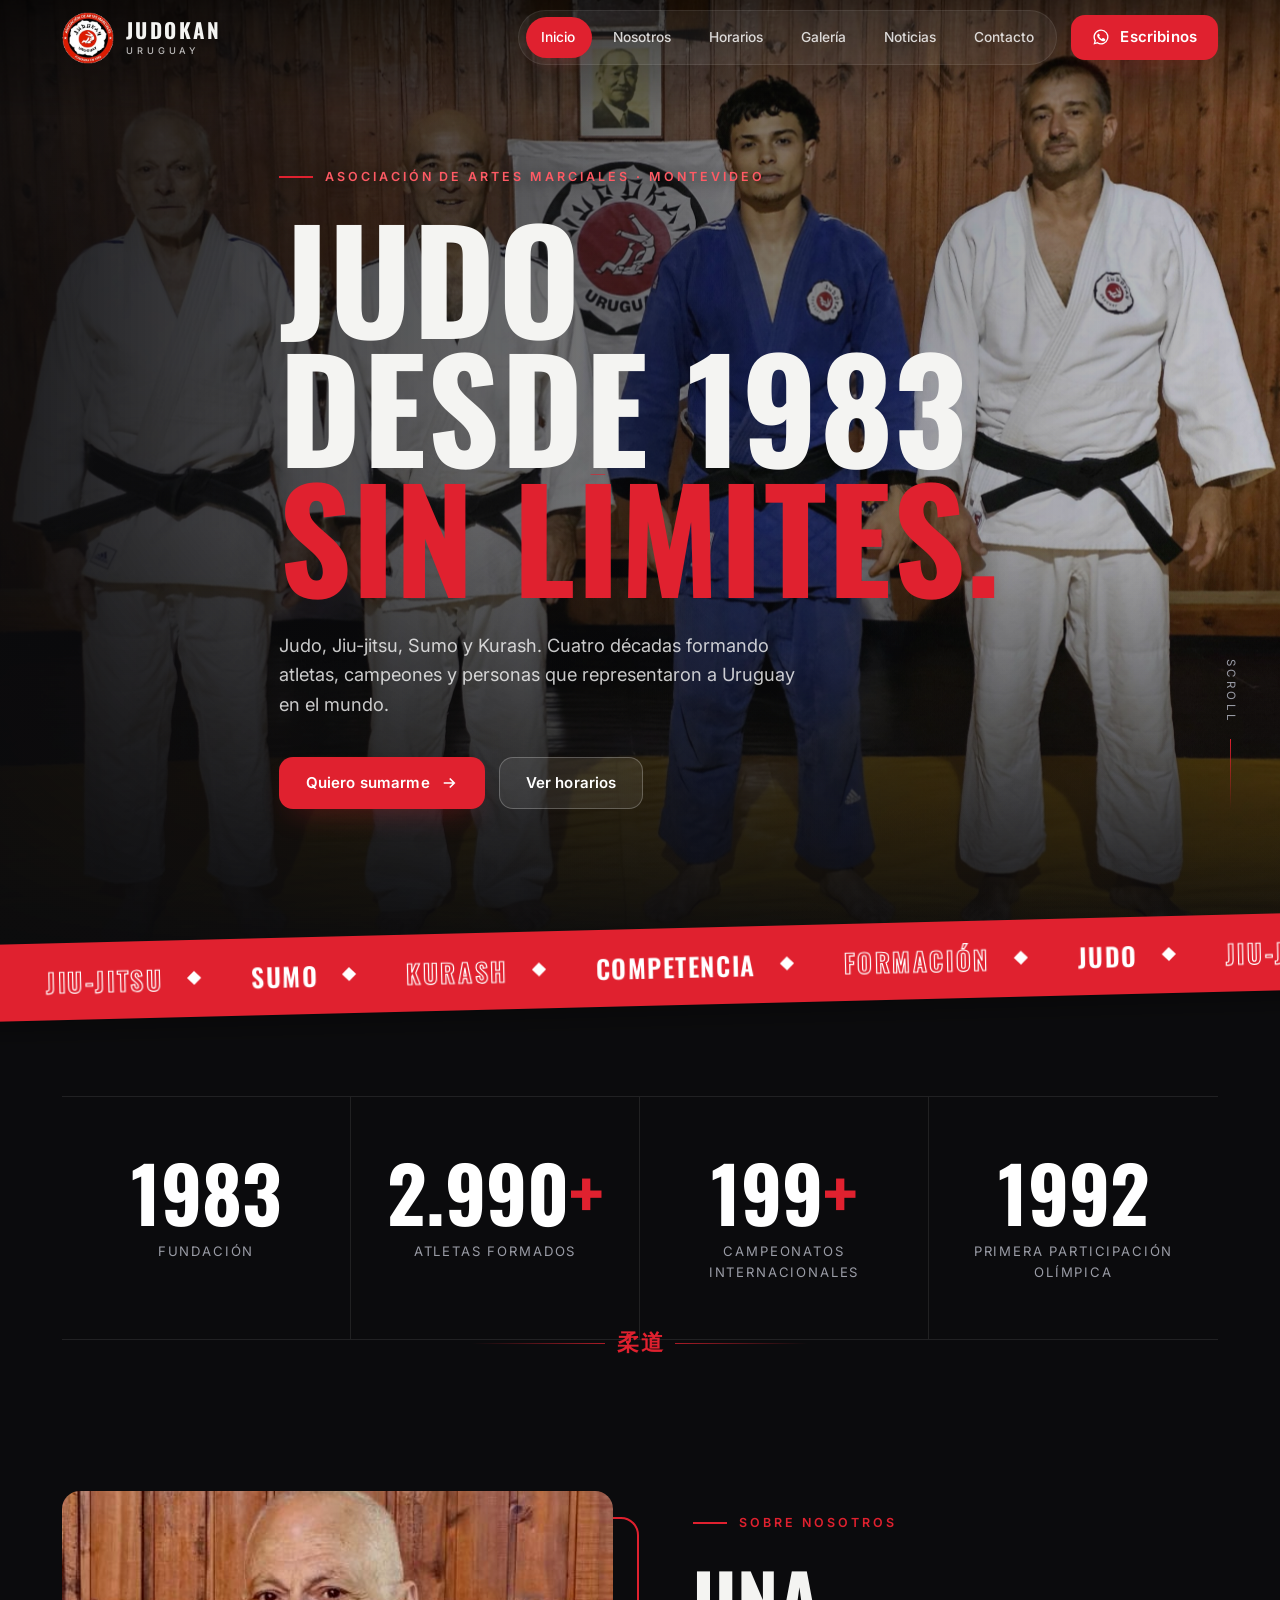
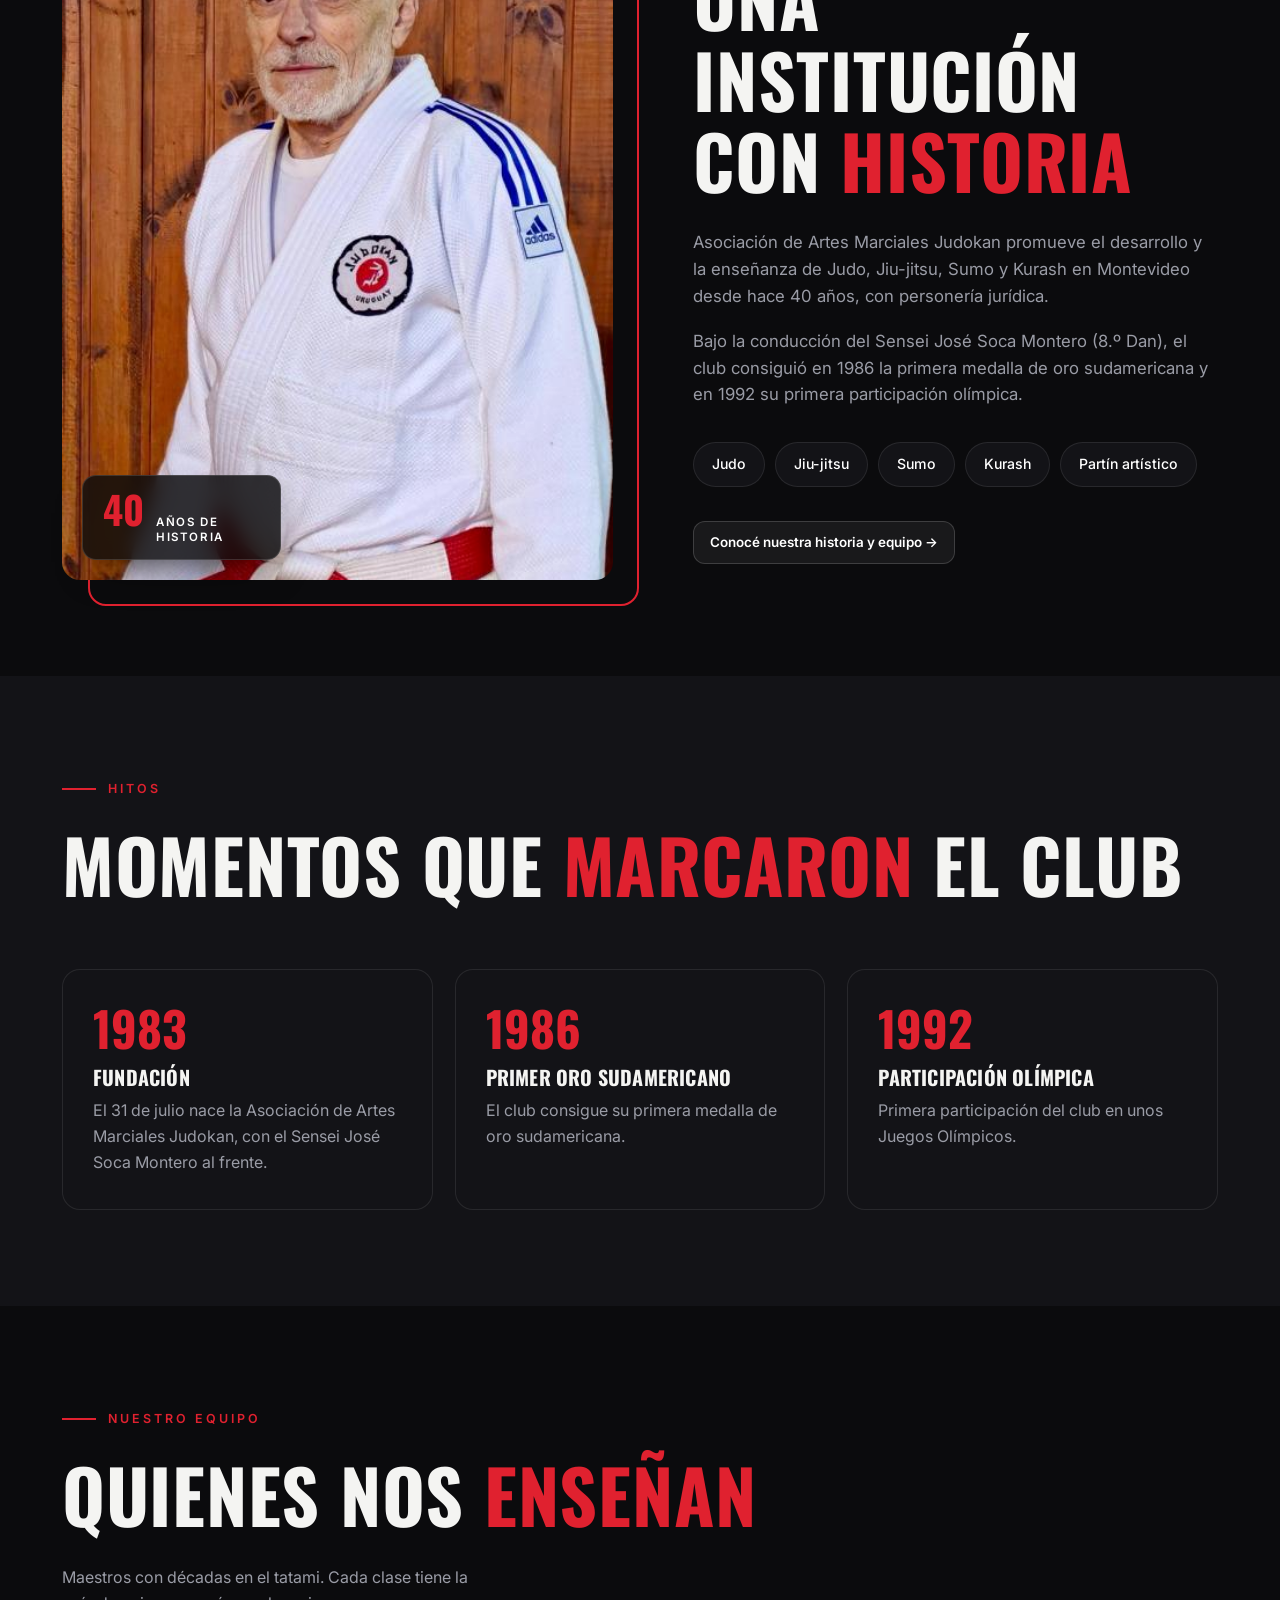
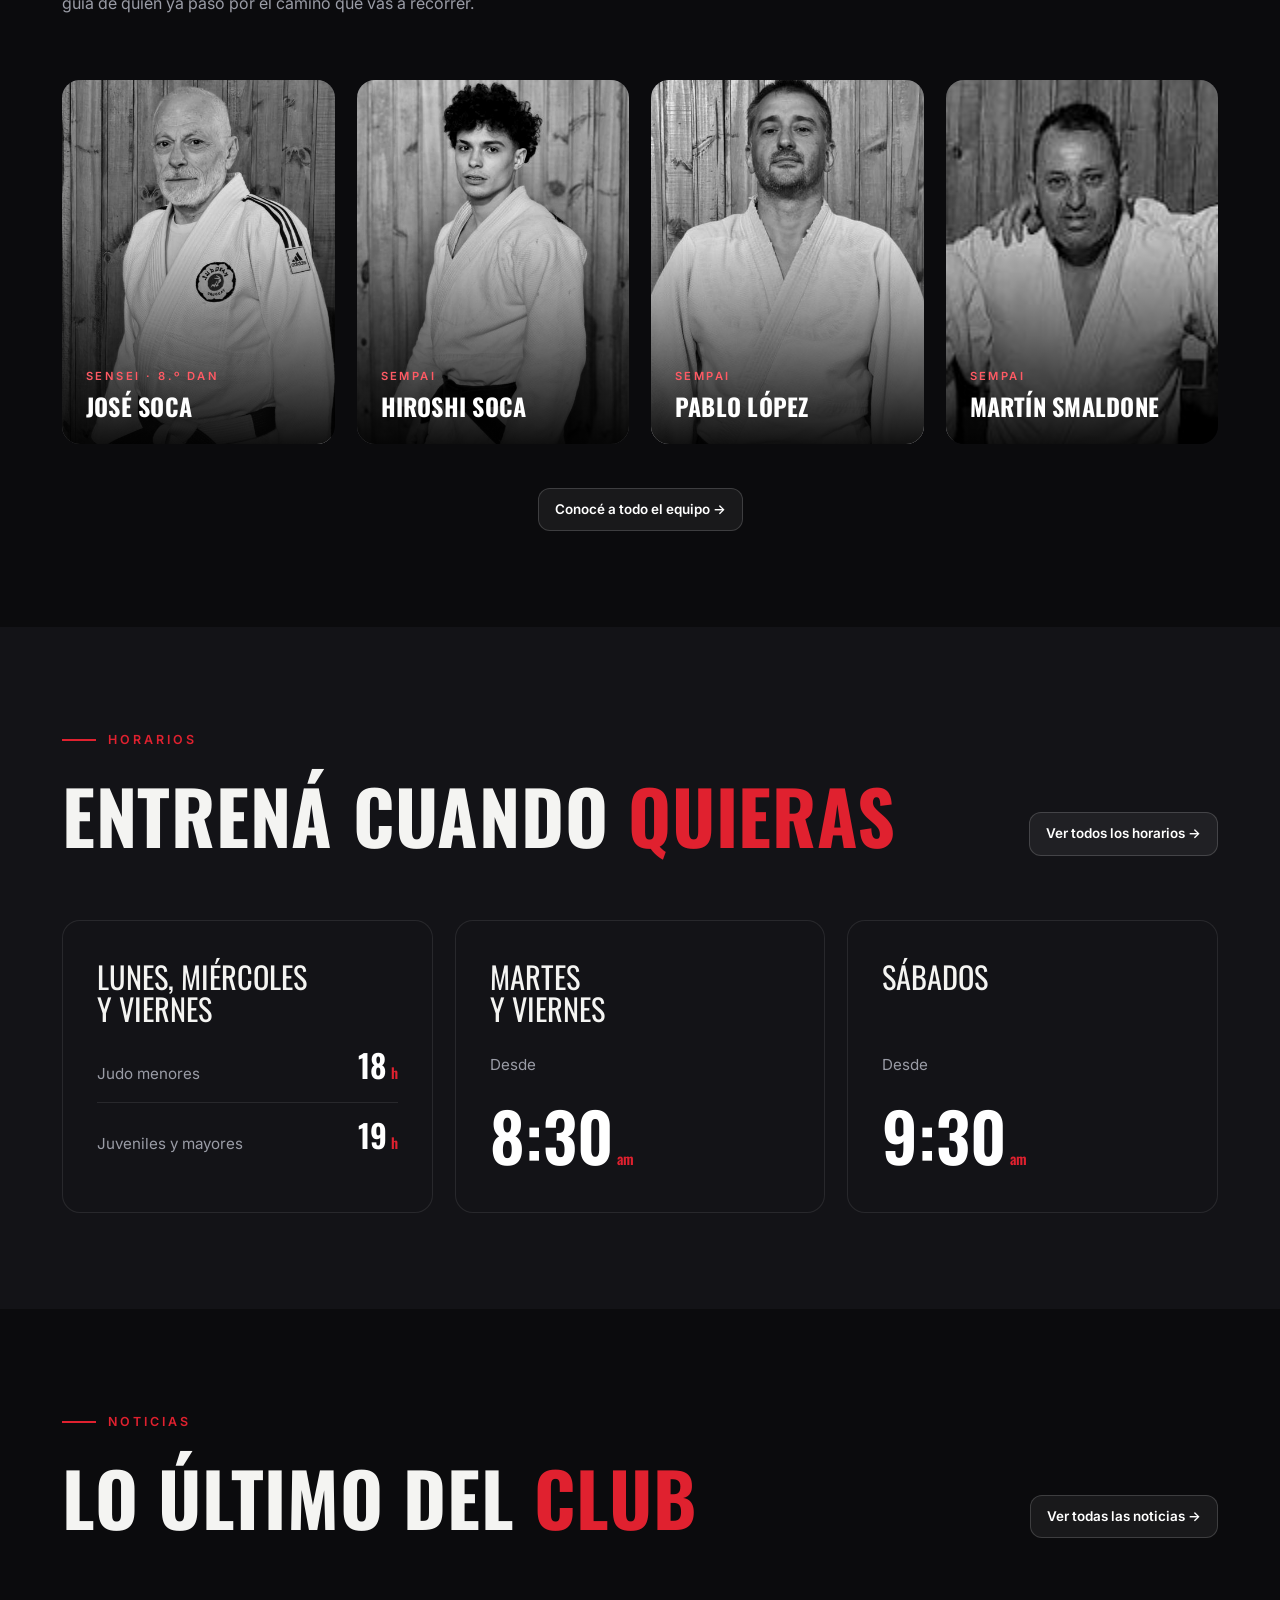
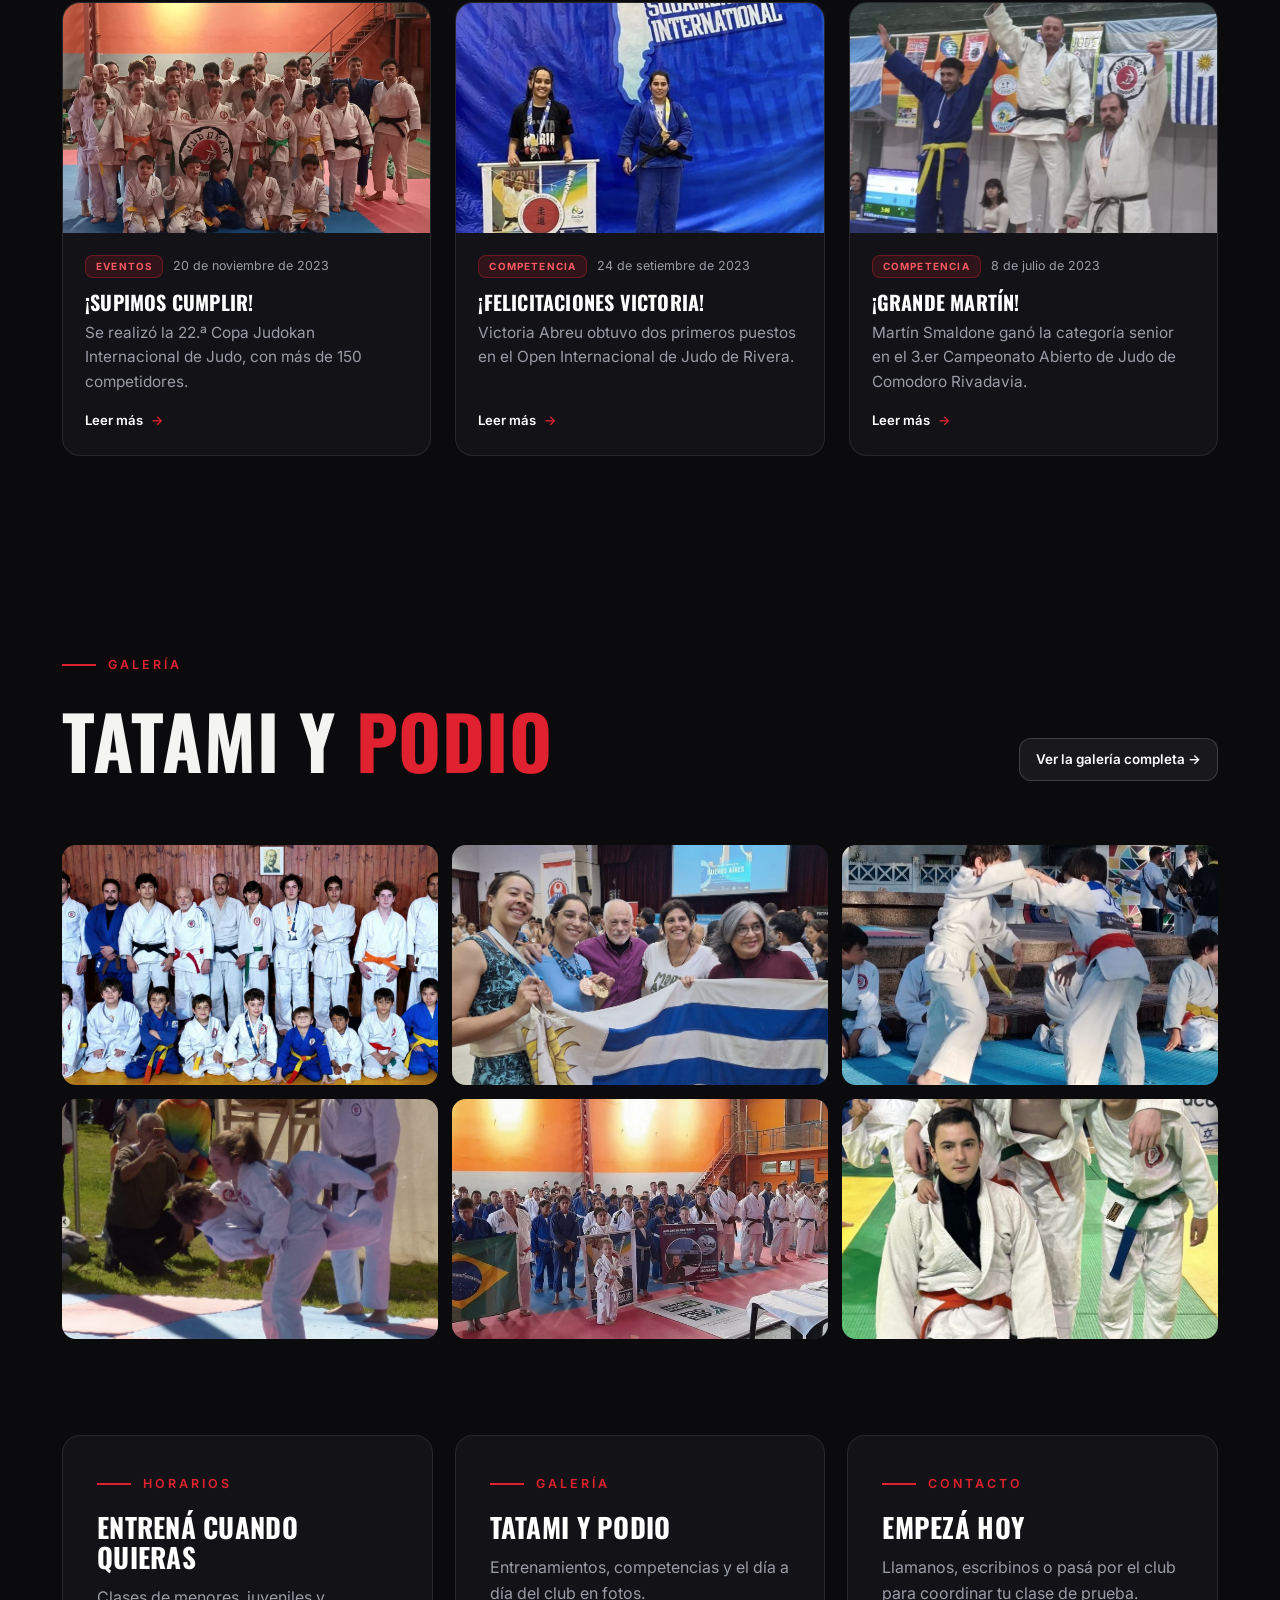
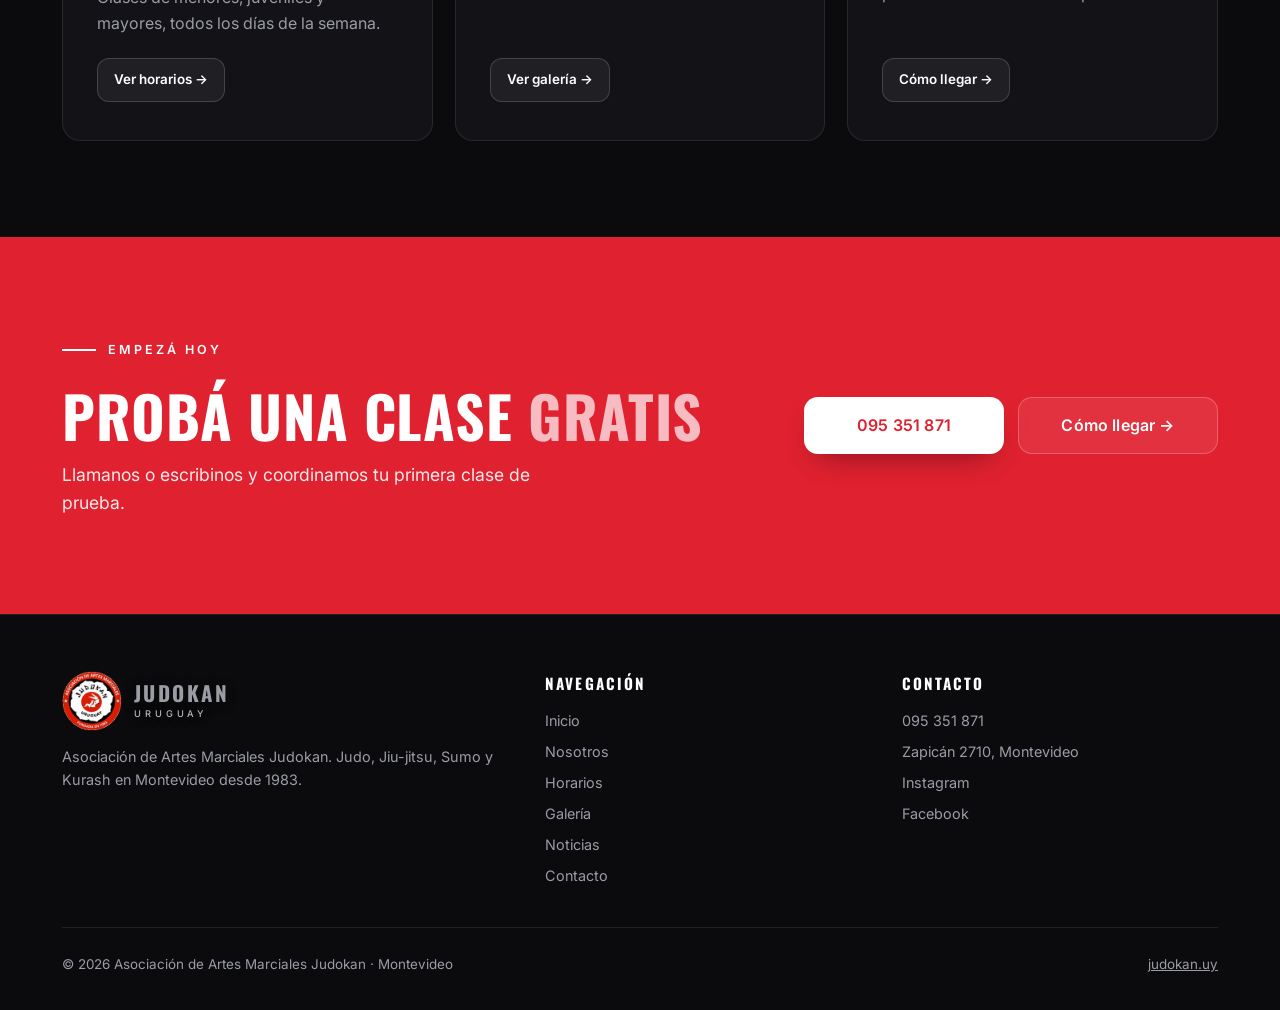
==== commit 06d44b4f: "Enlaces a la página principal limpios (./ en vez de index.html) Co-Authored-By: Claude Haiku 5.5 <no" ====
--- a/index.html
+++ b/index.html
@@ -25,7 +25,7 @@
 <link rel="preconnect" href="https://fonts.googleapis.com">
 <link rel="preconnect" href="https://fonts.gstatic.com" crossorigin>
 <link href="https://fonts.googleapis.com/css2?family=Oswald:wght@500;600;700&family=Inter:wght@400;500;600;700&display=swap" rel="stylesheet">
-<link rel="stylesheet" href="css/styles.css?v=36">
+<link rel="stylesheet" href="css/styles.css?v=37">
 </head>
 <body data-page="inicio">
 
@@ -274,8 +274,8 @@
 
 <div id="site-footer"></div>
 
-<script src="js/layout.js?v=36"></script>
-<script src="js/main.js?v=36"></script>
-<script src="js/noticias.js?v=36"></script>
+<script src="js/layout.js?v=37"></script>
+<script src="js/main.js?v=37"></script>
+<script src="js/noticias.js?v=37"></script>
 </body>
 </html>
